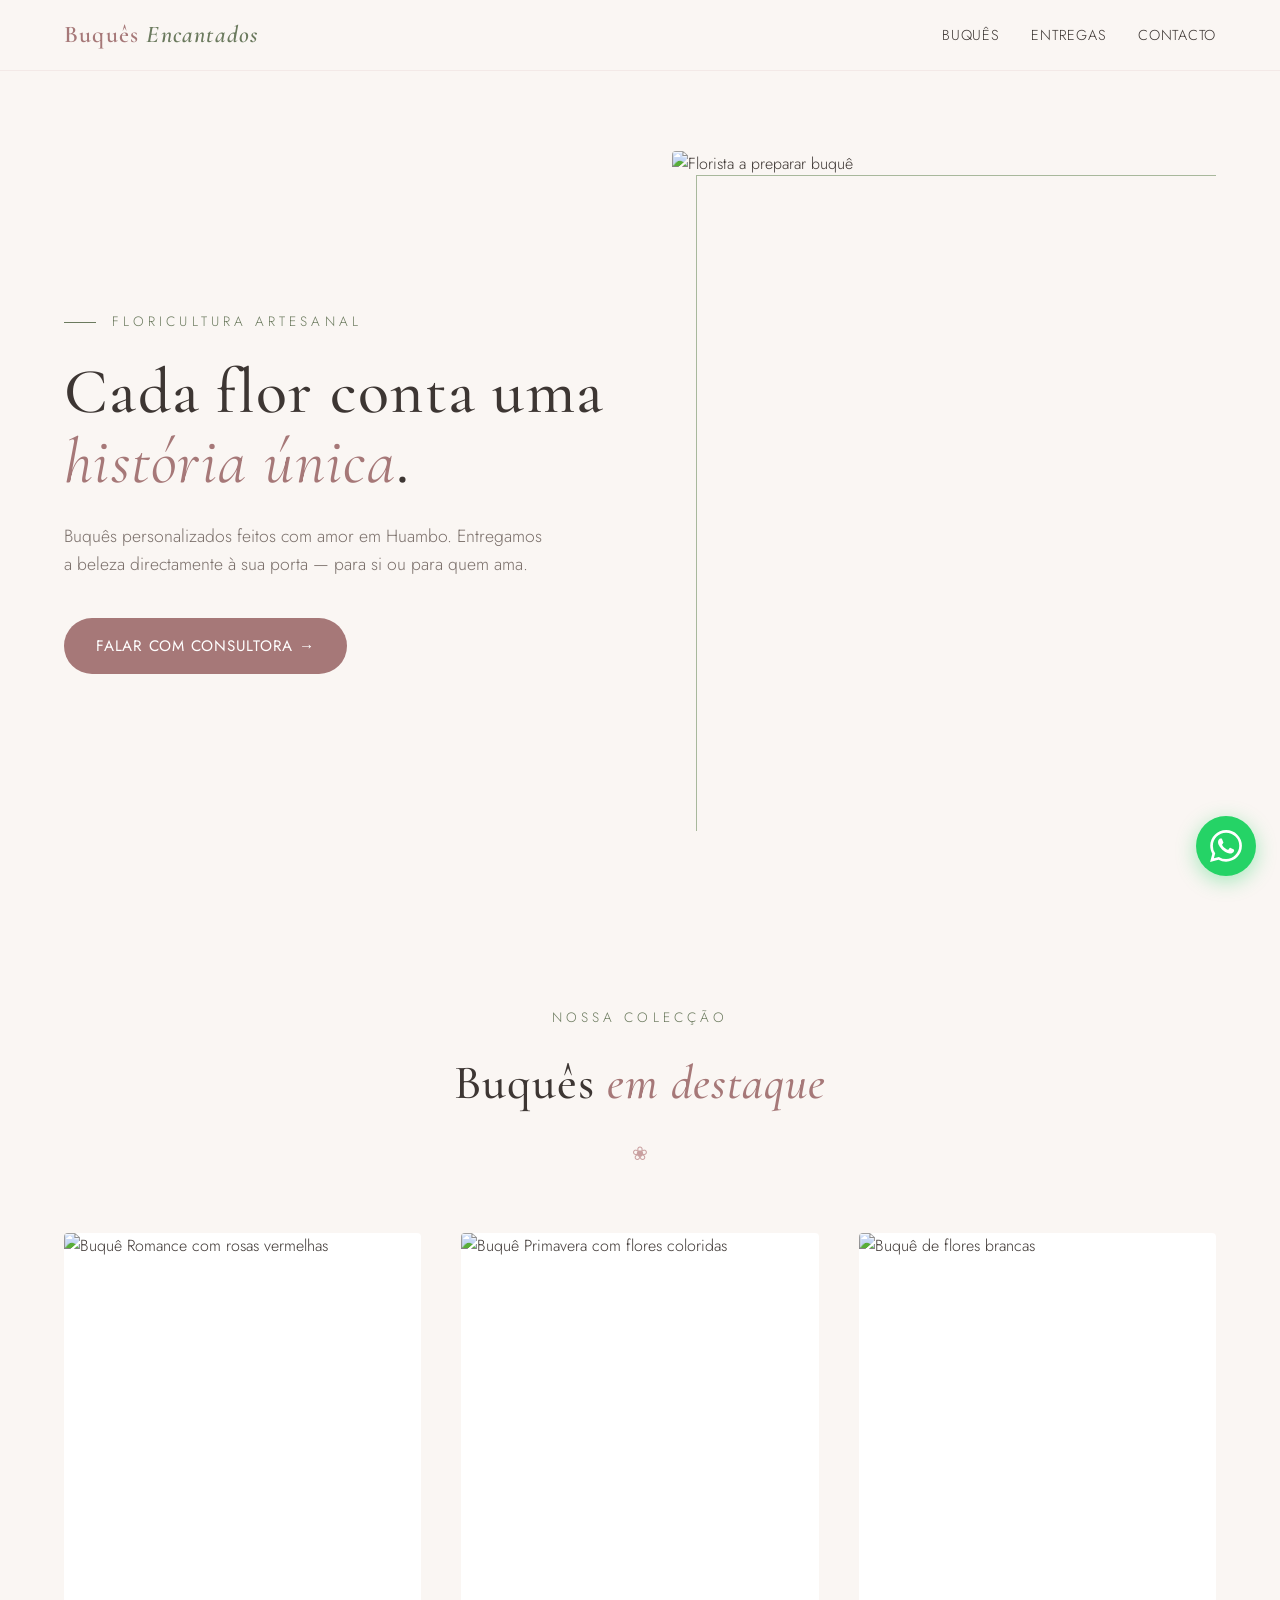
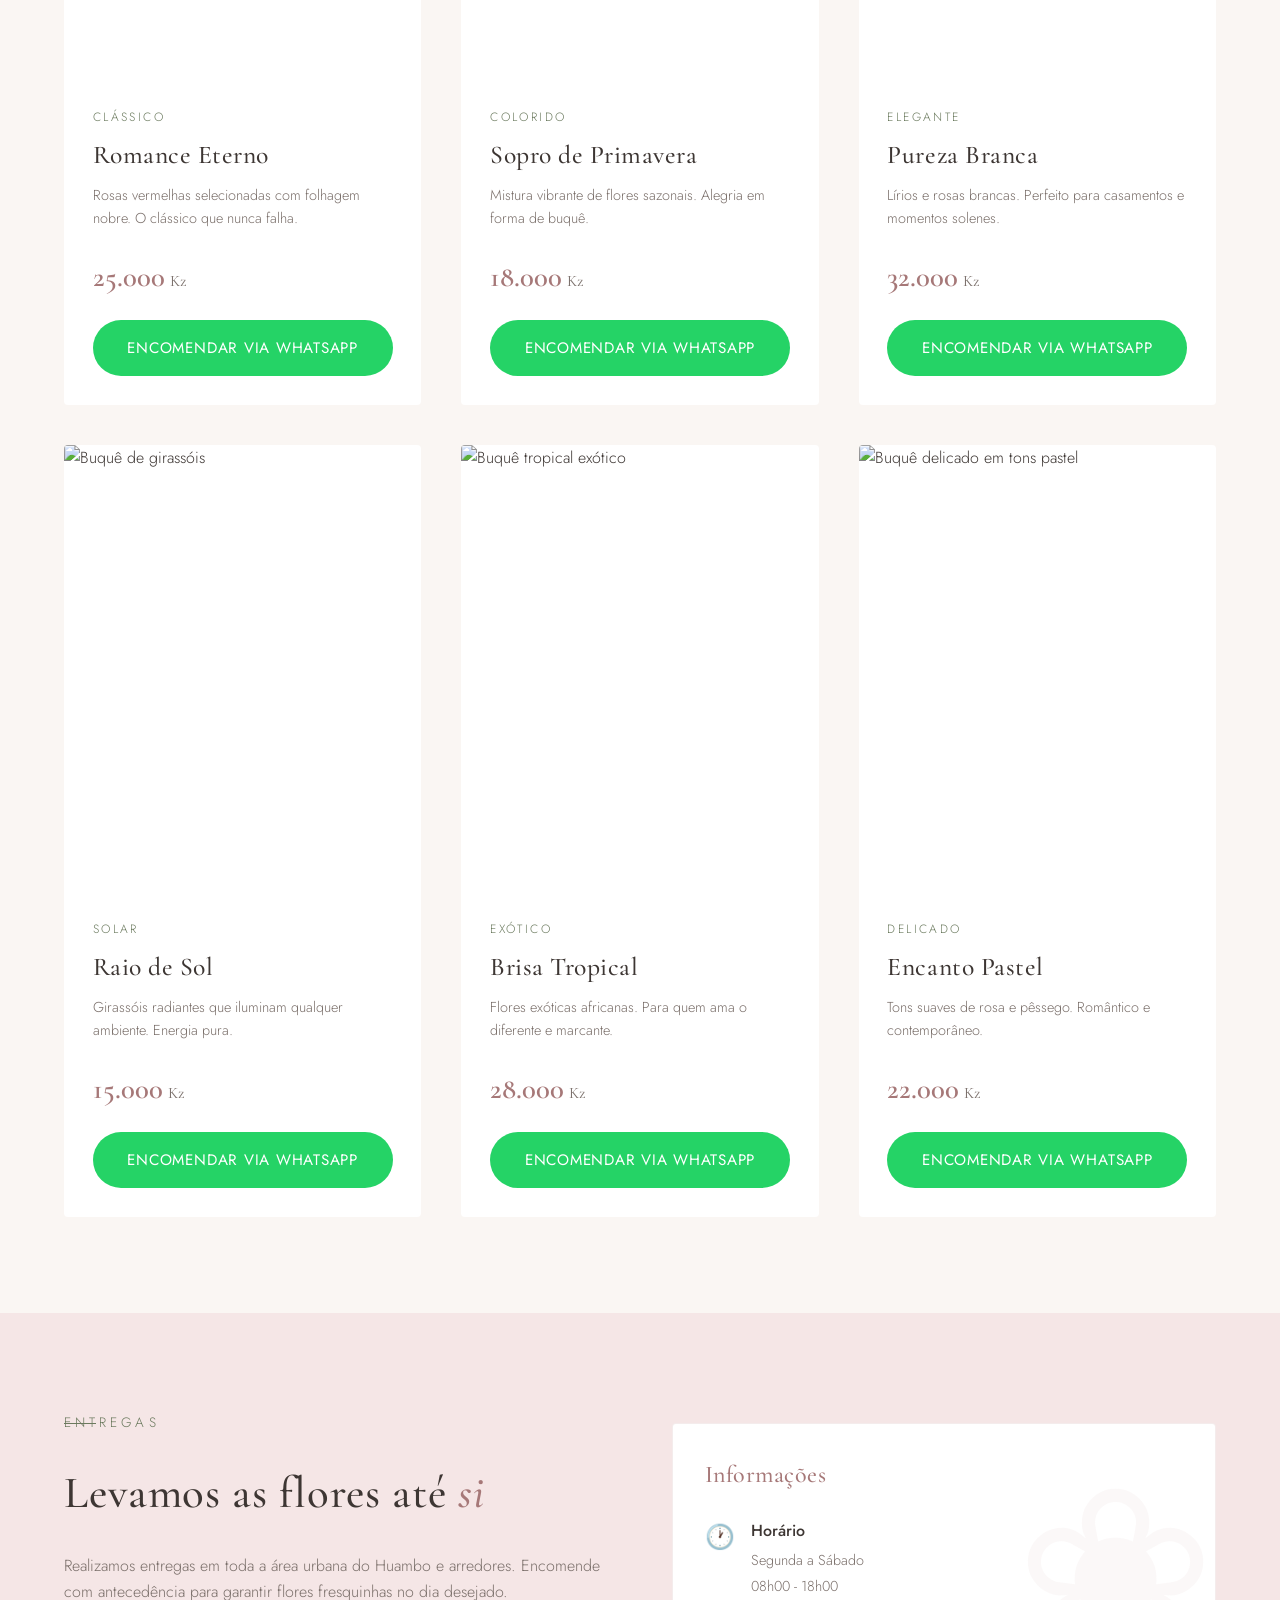
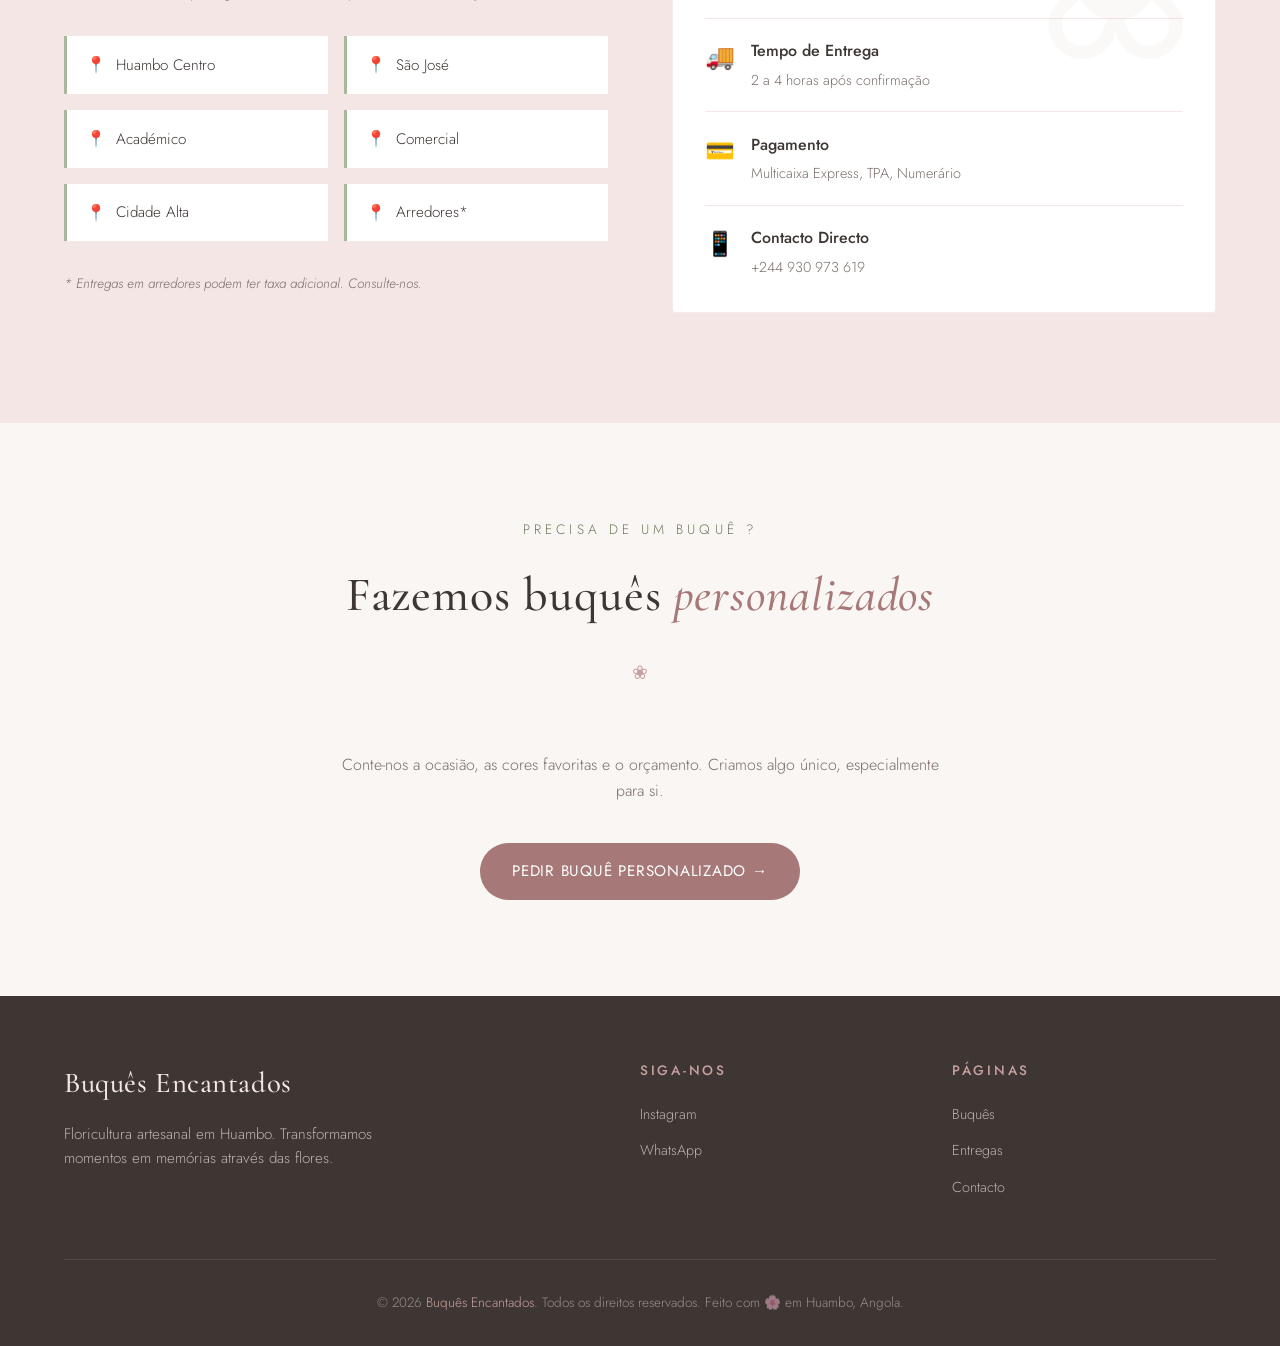
==== index.html @ ee4c5f5b "landingpages" ====
<!DOCTYPE html>
<html lang="pt-AO">
<head>
    <!-- ============================================= -->
    <!-- META TAGS - Configurações básicas e SEO       -->
    <!-- ============================================= -->
    <meta charset="UTF-8">
    <meta http-equiv="X-UA-Compatible" content="IE=edge">
    <!-- Viewport: garante que a página se adapte a celulares (responsivo) -->
    <meta name="viewport" content="width=device-width, initial-scale=1.0">
    
    <!-- SEO: descrição que aparece no Google e ao partilhar no WhatsApp -->
    <meta name="description" content="Buquês de flores artesanais em Huambo, Angola. Encomendas e entregas rápidas. Fale connosco pelo WhatsApp.">
    <meta name="keywords" content="flores, buquês, Huambo, Angola, entrega de flores, floricultura">
    <meta name="author" content="Floricultura">
    
    <!-- Open Graph: como a página aparece quando partilhada no WhatsApp/Facebook -->
    <meta property="og:title" content="Flores em Huambo">
    <meta property="og:description" content="Buquês artesanais com entrega em Huambo e arredores.">
    <meta property="og:type" content="website">
    
    <title>Flores Artesanais em Huambo</title>
    

     <link rel="stylesheet" href="style.css">
    <link rel="preconnect" href="https://fonts.googleapis.com">
    <link rel="preconnect" href="https://fonts.gstatic.com" crossorigin>
    
    <link href="https://fonts.googleapis.com/css2?family=Cormorant+Garamond:wght@400;500;600;700&family=Jost:wght@300;400;500;600&display=swap" rel="stylesheet">
    
     <link rel="icon" href="data:image/svg+xml,<svg xmlns=%22http://www.w3.org/2000/svg%22 viewBox=%220 0 100 100%22><text y=%22.9em%22 font-size=%2290%22>🌸</text></svg>">
    
</head>
<body>

    <nav class="navbar">
        <div class="nav-container">
            <div class="logo">Buquês <span>Encantados</span></div>
            
            <!-- Menu de navegação (esconde-se em ecrãs pequenos) -->
            <ul class="nav-links">
                <li><a href="#produtos">Buquês</a></li>
                <li><a href="#entrega">Entregas</a></li>
                <li><a href="#contacto">Contacto</a></li>
            </ul>
        </div>
    </nav>

    <!-- ============================================= -->
    <!-- HERO SECTION - Banner principal               -->
    <!-- ============================================= -->
    <section class="hero">
        <div class="hero-content fade-in">
            <span class="hero-tag">Floricultura Artesanal</span>
            <h1>Cada flor conta uma <em>história única</em>.</h1>
            <p class="hero-description">
                Buquês personalizados feitos com amor em Huambo. Entregamos a beleza 
                directamente à sua porta — para si ou para quem ama.
            </p>
            <!-- BOTÃO PRINCIPAL: Já vai com mensagem pronta para o WhatsApp -->
            <!-- IMPORTANTE: Substitua o número 244923000000 pelo número real da consultora -->
            <a href="https://wa.me/244923000000?text=Ol%C3%A1!%20Gostaria%20de%20falar%20com%20a%20consultora%20sobre%20os%20buqu%C3%AAs." 
               class="btn btn-primary" 
               target="_blank" 
               rel="noopener">
                Falar com Consultora →
            </a>
        </div>

        <!-- IMAGEM PRINCIPAL: Substitua a URL pela foto da loja/dona -->
        <!-- Usamos parâmetros do Unsplash (?w=600&q=75) para otimizar o tamanho -->
        <div class="hero-image fade-in">
            <img src="https://images.unsplash.com/photo-1561181286-d3fee7d55364?w=600&q=75&auto=format&fit=crop" 
                 alt="Florista a preparar buquê" 
                 loading="eager"
                 width="600"
                 height="750">
        </div>
    </section>

    <!-- ============================================= -->
    <!-- SECÇÃO DE PRODUTOS - Grid com os buquês       -->
    <!-- ============================================= -->
    <section class="produtos" id="produtos">
        <div class="container">
            <div class="section-title">
                <span class="tag">Nossa Colecção</span>
                <h2>Buquês <em>em destaque</em></h2>
            </div>

            <!-- Grid responsivo (ajusta-se sozinho ao ecrã) -->
            <div class="produtos-grid">

                <!-- ============================================= -->
                <!-- CARD 1: Buquê Romance                         -->
                <!-- Para adicionar mais buquês, copie um card     -->
                <!-- ============================================= -->
                <article class="produto-card">
                    <div class="produto-imagem">
                        <!-- loading="lazy": só carrega a imagem quando aparece no ecrã (poupa internet) -->
                        <img src="https://images.unsplash.com/photo-1561181286-d3fee7d55364?w=400&q=70&auto=format&fit=crop" 
                             alt="Buquê Romance com rosas vermelhas" 
                             loading="lazy"
                             width="400"
                             height="500">
                    </div>
                    <div class="produto-info">
                        <span class="produto-categoria">Clássico</span>
                        <h3 class="produto-nome">Romance Eterno</h3>
                        <p class="produto-descricao">
                            Rosas vermelhas selecionadas com folhagem nobre. O clássico que nunca falha.
                        </p>
                        <div class="produto-preco">
                            25.000<span class="moeda">Kz</span>
                        </div>
                        <!-- Mensagem pronta para WhatsApp (já com nome do produto codificado) -->
                        <a href="https://wa.me/244923000000?text=Ol%C3%A1%2C%20gostaria%20de%20encomendar%20o%20Romance%20Eterno." 
                           class="btn btn-whatsapp" 
                           target="_blank" 
                           rel="noopener">
                            Encomendar via WhatsApp
                        </a>
                    </div>
                </article>

                <!-- CARD 2: Primavera -->
                <article class="produto-card">
                    <div class="produto-imagem">
                        <img src="https://images.unsplash.com/photo-1487530811176-3780de880c2d?w=400&q=70&auto=format&fit=crop" 
                             alt="Buquê Primavera com flores coloridas" 
                             loading="lazy"
                             width="400"
                             height="500">
                    </div>
                    <div class="produto-info">
                        <span class="produto-categoria">Colorido</span>
                        <h3 class="produto-nome">Sopro de Primavera</h3>
                        <p class="produto-descricao">
                            Mistura vibrante de flores sazonais. Alegria em forma de buquê.
                        </p>
                        <div class="produto-preco">
                            18.000<span class="moeda">Kz</span>
                        </div>
                        <a href="https://wa.me/244930973619?text=Ol%C3%A1%2C%20gostaria%20de%20encomendar%20o%20Sopro%20de%20Primavera." 
                           class="btn btn-whatsapp" 
                           target="_blank" 
                           rel="noopener">
                            Encomendar via WhatsApp
                        </a>
                    </div>
                </article>

                <!-- CARD 3: Branco Puro -->
                <article class="produto-card">
                    <div class="produto-imagem">
                        <img src="https://images.unsplash.com/photo-1455659817273-f96807779a8a?w=400&q=70&auto=format&fit=crop" 
                             alt="Buquê de flores brancas" 
                             loading="lazy"
                             width="400"
                             height="500">
                    </div>
                    <div class="produto-info">
                        <span class="produto-categoria">Elegante</span>
                        <h3 class="produto-nome">Pureza Branca</h3>
                        <p class="produto-descricao">
                            Lírios e rosas brancas. Perfeito para casamentos e momentos solenes.
                        </p>
                        <div class="produto-preco">
                            32.000<span class="moeda">Kz</span>
                        </div>
                        <a href="https://wa.me/244923000000?text=Ol%C3%A1%2C%20gostaria%20de%20encomendar%20o%20Pureza%20Branca." 
                           class="btn btn-whatsapp" 
                           target="_blank" 
                           rel="noopener">
                            Encomendar via WhatsApp
                        </a>
                    </div>
                </article>

                <!-- CARD 4: Girassol -->
                <article class="produto-card">
                    <div class="produto-imagem">
                        <img src="https://images.unsplash.com/photo-1597848212624-a19eb35e2651?w=400&q=70&auto=format&fit=crop" 
                             alt="Buquê de girassóis" 
                             loading="lazy"
                             width="400"
                             height="500">
                    </div>
                    <div class="produto-info">
                        <span class="produto-categoria">Solar</span>
                        <h3 class="produto-nome">Raio de Sol</h3>
                        <p class="produto-descricao">
                            Girassóis radiantes que iluminam qualquer ambiente. Energia pura.
                        </p>
                        <div class="produto-preco">
                            15.000<span class="moeda">Kz</span>
                        </div>
                        <a href="https://wa.me/244923000000?text=Ol%C3%A1%2C%20gostaria%20de%20encomendar%20o%20Raio%20de%20Sol." 
                           class="btn btn-whatsapp" 
                           target="_blank" 
                           rel="noopener">
                            Encomendar via WhatsApp
                        </a>
                    </div>
                </article>

                <!-- CARD 5: Tropical -->
                <article class="produto-card">
                    <div class="produto-imagem">
                        <img src="https://images.unsplash.com/photo-1469259943454-aa100abba749?w=400&q=70&auto=format&fit=crop" 
                             alt="Buquê tropical exótico" 
                             loading="lazy"
                             width="400"
                             height="500">
                    </div>
                    <div class="produto-info">
                        <span class="produto-categoria">Exótico</span>
                        <h3 class="produto-nome">Brisa Tropical</h3>
                        <p class="produto-descricao">
                            Flores exóticas africanas. Para quem ama o diferente e marcante.
                        </p>
                        <div class="produto-preco">
                            28.000<span class="moeda">Kz</span>
                        </div>
                        <a href="https://wa.me/244923000000?text=Ol%C3%A1%2C%20gostaria%20de%20encomendar%20o%20Brisa%20Tropical." 
                           class="btn btn-whatsapp" 
                           target="_blank" 
                           rel="noopener">
                            Encomendar via WhatsApp
                        </a>
                    </div>
                </article>

                <!-- CARD 6: Suave -->
                <article class="produto-card">
                    <div class="produto-imagem">
                        <img src="https://images.unsplash.com/photo-1518895949257-7621c3c786d7?w=400&q=70&auto=format&fit=crop" 
                             alt="Buquê delicado em tons pastel" 
                             loading="lazy"
                             width="400"
                             height="500">
                    </div>
                    <div class="produto-info">
                        <span class="produto-categoria">Delicado</span>
                        <h3 class="produto-nome">Encanto Pastel</h3>
                        <p class="produto-descricao">
                            Tons suaves de rosa e pêssego. Romântico e contemporâneo.
                        </p>
                        <div class="produto-preco">
                            22.000<span class="moeda">Kz</span>
                        </div>
                        <a href="https://wa.me/244923000000?text=Ol%C3%A1%2C%20gostaria%20de%20encomendar%20o%20Encanto%20Pastel." 
                           class="btn btn-whatsapp" 
                           target="_blank" 
                           rel="noopener">
                            Encomendar via WhatsApp
                        </a>
                    </div>
                </article>

            </div>
        </div>
    </section>

    <!-- ============================================= -->
    <!-- SECÇÃO DE ENTREGA - Zonas atendidas           -->
    <!-- ============================================= -->
    <section class="entrega" id="entrega">
        <div class="container">
            <div class="entrega-grid">

                <div class="entrega-content">
                    <span class="hero-tag" style="padding-left: 0;">Entregas</span>
                    <h2>Levamos as flores até <em>si</em></h2>
                    <p>
                        Realizamos entregas em toda a área urbana do Huambo e arredores. 
                        Encomende com antecedência para garantir flores fresquinhas no dia desejado.
                    </p>

                    <!-- LISTA DE ZONAS: Edite aqui as zonas que a empreendedora cobre -->
                    <ul class="zonas-lista">
                        <li>Huambo Centro</li>
                        <li>São José</li>
                        <li>Académico</li>
                        <li>Comercial</li>
                        <li>Cidade Alta</li>
                        <li>Arredores*</li>
                    </ul>

                    <p style="font-size: 0.85rem; font-style: italic;">
                        * Entregas em arredores podem ter taxa adicional. Consulte-nos.
                    </p>
                </div>

                <!-- CAIXA DE INFORMAÇÕES: Horários e contactos -->
                <div class="info-box">
                    <h3>Informações</h3>
                    
                    <div class="info-item">
                        <div class="info-icon">🕐</div>
                        <div class="info-text">
                            <strong>Horário</strong>
                            <span>Segunda a Sábado<br>08h00 - 18h00</span>
                        </div>
                    </div>

                    <div class="info-item">
                        <div class="info-icon">🚚</div>
                        <div class="info-text">
                            <strong>Tempo de Entrega</strong>
                            <span>2 a 4 horas após confirmação</span>
                        </div>
                    </div>

                    <div class="info-item">
                        <div class="info-icon">💳</div>
                        <div class="info-text">
                            <strong>Pagamento</strong>
                            <span>Multicaixa Express, TPA, Numerário</span>
                        </div>
                    </div>

                    <div class="info-item">
                        <div class="info-icon">📱</div>
                        <div class="info-text">
                            <strong>Contacto Directo</strong>
                            <!-- IMPORTANTE: Atualize o número do WhatsApp aqui -->
                            <span>+244 930 973 619</span>
                        </div>
                    </div>
                </div>

            </div>
        </div>
    </section>

    <!-- ============================================= -->
    <!-- CTA FINAL - Última chamada para acção         -->
    <!-- ============================================= -->
    <section class="cta-final" id="contacto">
        <div class="container">
            <div class="section-title">
                <span class="tag">Precisa de um buquê ?</span>
                <h2>Fazemos buquês <em>personalizados</em></h2>
            </div>
            <p>
                Conte-nos a ocasião, as cores favoritas e o orçamento. 
                Criamos algo único, especialmente para si.
            </p>
            <a href="https://wa.me/2449230973619?text=Ol%C3%A1!%20Gostaria%20de%20encomendar%20um%20buqu%C3%AA%20personalizado." 
               class="btn btn-primary" 
               target="_blank" 
               rel="noopener">
                Pedir Buquê Personalizado →
            </a>
        </div>
    </section>

    <!-- ============================================= -->
    <!-- FOOTER - Rodapé com informações               -->
    <!-- ============================================= -->
    <footer class="footer">
        <div class="container">
            <div class="footer-grid">
                
                <!-- Coluna 1: Marca e descrição -->
                <div class="footer-brand">
                    <h3>Buquês Encantados</h3>
                    <p>
                        Floricultura artesanal em Huambo. 
                        Transformamos momentos em memórias através das flores.
                    </p>
                </div>

                <!-- Coluna 2: Redes Sociais -->
                <div class="footer-col">
                    <h4>Siga-nos</h4>
                    <ul>
                        <!-- ATUALIZE: Coloque o @ correto do Instagram -->
                        <li><a href="https://instagram.com/buquesencantados" target="_blank" rel="noopener">Instagram</a></li>
                        <li><a href="https://wa.me/244923000000" target="_blank" rel="noopener">WhatsApp</a></li>
                    </ul>
                </div>

                <!-- Coluna 3: Navegação -->
                <div class="footer-col">
                    <h4>Páginas</h4>
                    <ul>
                        <li><a href="#produtos">Buquês</a></li>
                        <li><a href="#entrega">Entregas</a></li>
                        <li><a href="#contacto">Contacto</a></li>
                    </ul>
                </div>

            </div>

            <!-- Direitos autorais -->
            <div class="footer-bottom">
                <p>
                    © 2026 <span>Buquês Encantados</span>. Todos os direitos reservados. 
                    Feito com 🌸 em Huambo, Angola.
                </p>
            </div>
        </div>
    </footer>

    <!-- ============================================= -->
    <!-- BOTÃO FLUTUANTE WHATSAPP - Sempre visível    -->
    <!-- ============================================= -->
    <a href="https://wa.me/244923000000?text=Ol%C3%A1!%20Vim%20pelo%20site%20e%20gostaria%20de%20mais%20informa%C3%A7%C3%B5es." 
       class="whatsapp-flutuante" 
       target="_blank" 
       rel="noopener"
       aria-label="Falar pelo WhatsApp">
        <!-- Ícone do WhatsApp em SVG (mais leve que imagem) -->
        <svg viewBox="0 0 24 24" xmlns="http://www.w3.org/2000/svg">
            <path d="M17.472 14.382c-.297-.149-1.758-.867-2.03-.967-.273-.099-.471-.148-.67.15-.197.297-.767.966-.94 1.164-.173.199-.347.223-.644.075-.297-.15-1.255-.463-2.39-1.475-.883-.788-1.48-1.761-1.653-2.059-.173-.297-.018-.458.13-.606.134-.133.298-.347.446-.52.149-.174.198-.298.298-.497.099-.198.05-.371-.025-.52-.075-.149-.669-1.612-.916-2.207-.242-.579-.487-.5-.669-.51-.173-.008-.371-.01-.57-.01-.198 0-.52.074-.792.372-.272.297-1.04 1.016-1.04 2.479 0 1.462 1.065 2.875 1.213 3.074.149.198 2.096 3.2 5.077 4.487.709.306 1.262.489 1.694.625.712.227 1.36.195 1.871.118.571-.085 1.758-.719 2.006-1.413.248-.694.248-1.289.173-1.413-.074-.124-.272-.198-.57-.347m-5.421 7.403h-.004a9.87 9.87 0 01-5.031-1.378l-.361-.214-3.741.982.998-3.648-.235-.374a9.86 9.86 0 01-1.51-5.26c.001-5.45 4.436-9.884 9.888-9.884 2.64 0 5.122 1.03 6.988 2.898a9.825 9.825 0 012.893 6.994c-.003 5.45-4.437 9.884-9.885 9.884m8.413-18.297A11.815 11.815 0 0012.05 0C5.495 0 .16 5.335.157 11.892c0 2.096.547 4.142 1.588 5.945L.057 24l6.305-1.654a11.882 11.882 0 005.683 1.448h.005c6.554 0 11.89-5.335 11.893-11.893a11.821 11.821 0 00-3.48-8.413z"/>
        </svg>
    </a>

</body>
</html>
---- style.css ----
/* ============================================= */
        /* VARIÁVEIS DE COR - Mude aqui para alterar TODA a página */
        /* ============================================= */
        :root {
            --rosa-seco: #c9a0a0;          /* Rosa principal (botões e destaques) */
            --rosa-claro: #f5e6e6;         /* Rosa muito claro (fundos suaves) */
            --rosa-escuro: #a67878;        /* Rosa escuro (hover dos botões) */
            --verde-suave: #a8b89c;        /* Verde sálvia (folhas) */
            --verde-escuro: #6b7a5e;       /* Verde escuro (acentos) */
            --branco-sujo: #faf6f3;        /* Branco quente (fundo principal) */
            --bege: #f0e8e0;               /* Bege suave (cards) */
            --texto: #3d3633;              /* Cor do texto principal */
            --texto-suave: #7a6f6a;        /* Texto secundário */
            --whatsapp: #25d366;           /* Verde oficial do WhatsApp */
            --whatsapp-escuro: #1da851;    /* WhatsApp hover */
        }

        * {
            margin: 0;
            padding: 0;
            box-sizing: border-box;
        }

        /* Rolagem suave ao clicar nos links do menu */
        html {
            scroll-behavior: smooth;
        }

       
        body {
            font-family: 'Jost', sans-serif;
            font-weight: 300;
            color: var(--texto);
            background-color: var(--branco-sujo);
            line-height: 1.6;
            overflow-x: hidden; /* Evita scroll horizontal indesejado */
        }

        /* Títulos usam a fonte serifada elegante */
        h1, h2, h3 {
            font-family: 'Cormorant Garamond', serif;
            font-weight: 500;
            letter-spacing: 0.02em;
        }

        img {
            max-width: 100%;
            display: block;
        }

        /* ============================================= */
        /* CONTAINER - Limita largura em telas grandes  */
        /* ============================================= */
        .container {
            max-width: 1200px;
            margin: 0 auto;
            padding: 0 1.5rem;
        }

        /* ============================================= */
        /* NAVBAR - Menu superior fixo                  */
        /* ============================================= */
        .navbar {
            position: sticky;
            top: 0;
            background-color: rgba(250, 246, 243, 0.95);
            backdrop-filter: blur(10px);
            -webkit-backdrop-filter: blur(10px); /* Safari */
            z-index: 100;
            padding: 1rem 0;
            border-bottom: 1px solid rgba(201, 160, 160, 0.15);
        }

        .nav-container {
            display: flex;
            justify-content: space-between;
            align-items: center;
            max-width: 1200px;
            margin: 0 auto;
            padding: 0 1.5rem;
        }

        .logo {
            font-family: 'Cormorant Garamond', serif;
            font-size: 1.5rem;
            font-weight: 600;
            color: var(--rosa-escuro);
            letter-spacing: 0.05em;
        }

        .logo span {
            color: var(--verde-escuro);
            font-style: italic;
        }

        /* Menu de navegação - escondido no celular */
        .nav-links {
            display: flex;
            gap: 2rem;
            list-style: none;
        }

        .nav-links a {
            color: var(--texto);
            text-decoration: none;
            font-size: 0.9rem;
            letter-spacing: 0.05em;
            transition: color 0.3s ease;
            text-transform: uppercase;
        }

        .nav-links a:hover {
            color: var(--rosa-escuro);
        }

        /* ============================================= */
        /* HERO SECTION - Primeira secção (banner)      */
        /* ============================================= */
        .hero {
            display: grid;
            grid-template-columns: 1fr 1fr;
            gap: 4rem;
            align-items: center;
            padding: 5rem 1.5rem;
            max-width: 1200px;
            margin: 0 auto;
            min-height: 80vh;
        }

        .hero-content {
            position: relative;
        }

        /* Pequeno texto decorativo acima do título */
        .hero-tag {
            display: inline-block;
            font-size: 0.85rem;
            letter-spacing: 0.3em;
            text-transform: uppercase;
            color: var(--verde-escuro);
            margin-bottom: 1.5rem;
            padding-left: 3rem;
            position: relative;
        }

        /* Linha decorativa antes da tag */
        .hero-tag::before {
            content: '';
            position: absolute;
            left: 0;
            top: 50%;
            width: 2rem;
            height: 1px;
            background-color: var(--verde-escuro);
        }

        .hero h1 {
            font-size: clamp(2.5rem, 5vw, 4.5rem); /* Tamanho responsivo: ajusta sozinho */
            line-height: 1.1;
            margin-bottom: 1.5rem;
            color: var(--texto);
        }

        .hero h1 em {
            color: var(--rosa-escuro);
            font-style: italic;
            font-weight: 400;
        }

        .hero-description {
            font-size: 1.1rem;
            color: var(--texto-suave);
            margin-bottom: 2.5rem;
            max-width: 480px;
        }

        /* ============================================= */
        /* BOTÕES - Estilos reutilizáveis                */
        /* ============================================= */
        .btn {
            display: inline-flex;
            align-items: center;
            gap: 0.6rem;
            padding: 1rem 2rem;
            border: none;
            border-radius: 50px;
            font-family: 'Jost', sans-serif;
            font-size: 0.95rem;
            font-weight: 400;
            letter-spacing: 0.05em;
            cursor: pointer;
            text-decoration: none;
            transition: all 0.3s ease;
            text-transform: uppercase;
        }

        /* Botão principal (rosa) */
        .btn-primary {
            background-color: var(--rosa-escuro);
            color: white;
        }

        .btn-primary:hover {
            background-color: var(--texto);
            transform: translateY(-2px);
            box-shadow: 0 10px 25px rgba(166, 120, 120, 0.3);
        }

        /* Botão WhatsApp (verde) */
        .btn-whatsapp {
            background-color: var(--whatsapp);
            color: white;
            width: 100%;
            justify-content: center;
        }

        .btn-whatsapp:hover {
            background-color: var(--whatsapp-escuro);
            transform: translateY(-2px);
        }

        /* ============================================= */
        /* IMAGEM HERO - Foto principal com moldura     */
        /* ============================================= */
        .hero-image {
            position: relative;
            aspect-ratio: 4/5;
            overflow: hidden;
            border-radius: 4px;
        }

        .hero-image img {
            width: 100%;
            height: 100%;
            object-fit: cover;
        }

        /* Decoração: moldura verde atrás da imagem */
        .hero-image::before {
            content: '';
            position: absolute;
            top: 1.5rem;
            left: 1.5rem;
            right: -1.5rem;
            bottom: -1.5rem;
            border: 1px solid var(--verde-suave);
            z-index: -1;
        }

        /* ============================================= */
        /* TÍTULOS DE SECÇÃO - Estilo reutilizável      */
        /* ============================================= */
        .section-title {
            text-align: center;
            margin-bottom: 4rem;
        }

        .section-title .tag {
            font-size: 0.85rem;
            letter-spacing: 0.3em;
            text-transform: uppercase;
            color: var(--verde-escuro);
            display: block;
            margin-bottom: 1rem;
        }

        .section-title h2 {
            font-size: clamp(2rem, 4vw, 3rem);
            color: var(--texto);
        }

        .section-title h2 em {
            color: var(--rosa-escuro);
            font-style: italic;
        }

        /* Linha decorativa abaixo do título */
        .section-title::after {
            content: '❀';
            display: block;
            margin-top: 1rem;
            color: var(--rosa-seco);
            font-size: 1.2rem;
        }

        /* ============================================= */
        /* GRID DE PRODUTOS - Galeria de buquês         */
        /* ============================================= */
        .produtos {
            padding: 6rem 0;
            background-color: var(--branco-sujo);
        }

        .produtos-grid {
            display: grid;
            /* Auto-fit: ajusta o número de colunas conforme o ecrã */
            grid-template-columns: repeat(auto-fit, minmax(280px, 1fr));
            gap: 2.5rem;
        }

        /* CARD DE PRODUTO - Cada buquê */
        .produto-card {
            background-color: white;
            border-radius: 4px;
            overflow: hidden;
            transition: transform 0.4s ease, box-shadow 0.4s ease;
            display: flex;
            flex-direction: column;
        }

        .produto-card:hover {
            transform: translateY(-8px);
            box-shadow: 0 20px 40px rgba(166, 120, 120, 0.15);
        }

        .produto-imagem {
            aspect-ratio: 4/5;
            overflow: hidden;
            position: relative;
        }

        .produto-imagem img {
            width: 100%;
            height: 100%;
            object-fit: cover;
            transition: transform 0.6s ease;
        }

        .produto-card:hover .produto-imagem img {
            transform: scale(1.05); /* Efeito de zoom suave ao passar o rato */
        }

        .produto-info {
            padding: 1.8rem;
            flex-grow: 1;
            display: flex;
            flex-direction: column;
        }

        .produto-categoria {
            font-size: 0.75rem;
            letter-spacing: 0.2em;
            text-transform: uppercase;
            color: var(--verde-escuro);
            margin-bottom: 0.5rem;
        }

        .produto-nome {
            font-family: 'Cormorant Garamond', serif;
            font-size: 1.6rem;
            font-weight: 500;
            margin-bottom: 0.5rem;
            color: var(--texto);
        }

        .produto-descricao {
            font-size: 0.9rem;
            color: var(--texto-suave);
            margin-bottom: 1.5rem;
            flex-grow: 1;
        }

        .produto-preco {
            font-family: 'Cormorant Garamond', serif;
            font-size: 1.8rem;
            font-weight: 600;
            color: var(--rosa-escuro);
            margin-bottom: 1.2rem;
        }

        .produto-preco .moeda {
            font-size: 1rem;
            font-weight: 400;
            color: var(--texto-suave);
            margin-left: 0.3rem;
        }

        /* ============================================= */
        /* SECÇÃO DE ENTREGA - Zonas de entrega         */
        /* ============================================= */
        .entrega {
            padding: 6rem 0;
            background-color: var(--rosa-claro);
            position: relative;
            overflow: hidden;
        }

        /* Decoração floral no fundo (suave) */
        .entrega::before {
            content: '❀';
            position: absolute;
            top: 10%;
            right: 5%;
            font-size: 15rem;
            color: rgba(201, 160, 160, 0.08);
            pointer-events: none;
        }

        .entrega-grid {
            display: grid;
            grid-template-columns: 1fr 1fr;
            gap: 4rem;
            align-items: center;
        }

        .entrega-content h2 {
            font-size: clamp(2rem, 4vw, 2.8rem);
            margin-bottom: 1.5rem;
        }

        .entrega-content h2 em {
            color: var(--rosa-escuro);
            font-style: italic;
        }

        .entrega-content p {
            color: var(--texto-suave);
            margin-bottom: 2rem;
        }

        /* Lista das zonas de entrega */
        .zonas-lista {
            list-style: none;
            display: grid;
            grid-template-columns: repeat(2, 1fr);
            gap: 1rem;
            margin-bottom: 2rem;
        }

        .zonas-lista li {
            padding: 1rem 1.2rem;
            background-color: white;
            border-left: 3px solid var(--verde-suave);
            font-size: 0.95rem;
            display: flex;
            align-items: center;
            gap: 0.6rem;
        }

        .zonas-lista li::before {
            content: '📍';
            font-size: 1rem;
        }

        .info-box {
            background-color: white;
            padding: 2rem;
            border-radius: 4px;
            border: 1px solid rgba(201, 160, 160, 0.2);
        }

        .info-box h3 {
            font-size: 1.5rem;
            margin-bottom: 1.5rem;
            color: var(--rosa-escuro);
        }

        .info-item {
            display: flex;
            gap: 1rem;
            margin-bottom: 1.2rem;
            padding-bottom: 1.2rem;
            border-bottom: 1px solid var(--rosa-claro);
        }

        .info-item:last-child {
            margin-bottom: 0;
            padding-bottom: 0;
            border-bottom: none;
        }

        .info-icon {
            font-size: 1.5rem;
            flex-shrink: 0;
        }

        .info-text strong {
            display: block;
            font-weight: 500;
            margin-bottom: 0.2rem;
            color: var(--texto);
        }

        .info-text span {
            font-size: 0.9rem;
            color: var(--texto-suave);
        }

        /* ============================================= */
        /* CTA FINAL - Chamada para acção               */
        /* ============================================= */
        .cta-final {
            padding: 6rem 0;
            text-align: center;
            background-color: var(--branco-sujo);
        }

        .cta-final h2 {
            font-size: clamp(2rem, 4vw, 3rem);
            margin-bottom: 1.5rem;
        }

        .cta-final h2 em {
            color: var(--rosa-escuro);
            font-style: italic;
        }

        .cta-final p {
            color: var(--texto-suave);
            margin-bottom: 2.5rem;
            max-width: 600px;
            margin-left: auto;
            margin-right: auto;
        }

        /* ============================================= */
        /* FOOTER - Rodapé do site                      */
        /* ============================================= */
        .footer {
            background-color: var(--texto);
            color: var(--branco-sujo);
            padding: 4rem 0 2rem;
        }

        .footer-grid {
            display: grid;
            grid-template-columns: 2fr 1fr 1fr;
            gap: 3rem;
            margin-bottom: 3rem;
        }

        .footer-brand h3 {
            font-size: 1.8rem;
            color: var(--rosa-claro);
            margin-bottom: 1rem;
        }

        .footer-brand p {
            color: rgba(245, 230, 230, 0.7);
            font-size: 0.95rem;
            max-width: 350px;
        }

        .footer-col h4 {
            font-family: 'Jost', sans-serif;
            font-size: 0.85rem;
            letter-spacing: 0.2em;
            text-transform: uppercase;
            color: var(--rosa-seco);
            margin-bottom: 1.2rem;
            font-weight: 500;
        }

        .footer-col ul {
            list-style: none;
        }

        .footer-col li {
            margin-bottom: 0.7rem;
        }

        .footer-col a {
            color: rgba(245, 230, 230, 0.7);
            text-decoration: none;
            font-size: 0.9rem;
            transition: color 0.3s ease;
        }

        .footer-col a:hover {
            color: var(--rosa-claro);
        }

        .footer-bottom {
            padding-top: 2rem;
            border-top: 1px solid rgba(245, 230, 230, 0.1);
            text-align: center;
            font-size: 0.85rem;
            color: rgba(245, 230, 230, 0.5);
        }

        .footer-bottom span {
            color: var(--rosa-seco);
        }

        /* ============================================= */
        /* BOTÃO FLUTUANTE WHATSAPP - Sempre visível   */
        /* ============================================= */
        .whatsapp-flutuante {
            position: fixed;
            bottom: 1.5rem;
            right: 1.5rem;
            width: 60px;
            height: 60px;
            background-color: var(--whatsapp);
            border-radius: 50%;
            display: flex;
            align-items: center;
            justify-content: center;
            box-shadow: 0 5px 20px rgba(37, 211, 102, 0.4);
            z-index: 99;
            transition: transform 0.3s ease;
            text-decoration: none;
            animation: pulse 2s infinite;
        }

        .whatsapp-flutuante:hover {
            transform: scale(1.1);
        }

        .whatsapp-flutuante svg {
            width: 32px;
            height: 32px;
            fill: white;
        }

        /* Animação de pulsação para chamar atenção */
        @keyframes pulse {
            0% { box-shadow: 0 5px 20px rgba(37, 211, 102, 0.4), 0 0 0 0 rgba(37, 211, 102, 0.6); }
            70% { box-shadow: 0 5px 20px rgba(37, 211, 102, 0.4), 0 0 0 15px rgba(37, 211, 102, 0); }
            100% { box-shadow: 0 5px 20px rgba(37, 211, 102, 0.4), 0 0 0 0 rgba(37, 211, 102, 0); }
        }

        /* ============================================= */
        /* RESPONSIVO - Tablets (até 900px)             */
        /* ============================================= */
        @media (max-width: 900px) {
            .hero {
                grid-template-columns: 1fr;
                gap: 3rem;
                padding: 3rem 1.5rem;
                text-align: center;
                min-height: auto;
            }

            .hero-tag {
                padding-left: 0;
            }

            .hero-tag::before {
                display: none;
            }

            .hero-description {
                margin-left: auto;
                margin-right: auto;
            }

            .hero-image {
                max-width: 400px;
                margin: 0 auto;
            }

            .entrega-grid {
                grid-template-columns: 1fr;
                gap: 3rem;
            }

            .footer-grid {
                grid-template-columns: 1fr 1fr;
                gap: 2rem;
            }
        }

        /* ============================================= */
        /* RESPONSIVO - Celulares (até 600px)           */
        /* ============================================= */
        @media (max-width: 600px) {
            /* Esconde menu no celular (poderia adicionar hambúrguer aqui) */
            .nav-links {
                display: none;
            }

            .produtos, .entrega, .cta-final {
                padding: 4rem 0;
            }

            .produtos-grid {
                grid-template-columns: 1fr;
                gap: 2rem;
            }

            .zonas-lista {
                grid-template-columns: 1fr;
            }

            .footer-grid {
                grid-template-columns: 1fr;
                text-align: center;
            }

            .footer-brand p {
                margin: 0 auto;
            }

            .section-title {
                margin-bottom: 3rem;
            }

            .whatsapp-flutuante {
                width: 55px;
                height: 55px;
                bottom: 1rem;
                right: 1rem;
            }

            .whatsapp-flutuante svg {
                width: 28px;
                height: 28px;
            }
        }

        /* ============================================= */
        /* ANIMAÇÃO DE ENTRADA - Elementos aparecem suavemente */
        /* ============================================= */
        .fade-in {
            animation: fadeInUp 0.8s ease-out;
        }

        @keyframes fadeInUp {
            from {
                opacity: 0;
                transform: translateY(20px);
            }
            to {
                opacity: 1;
                transform: translateY(0);
            }
        }
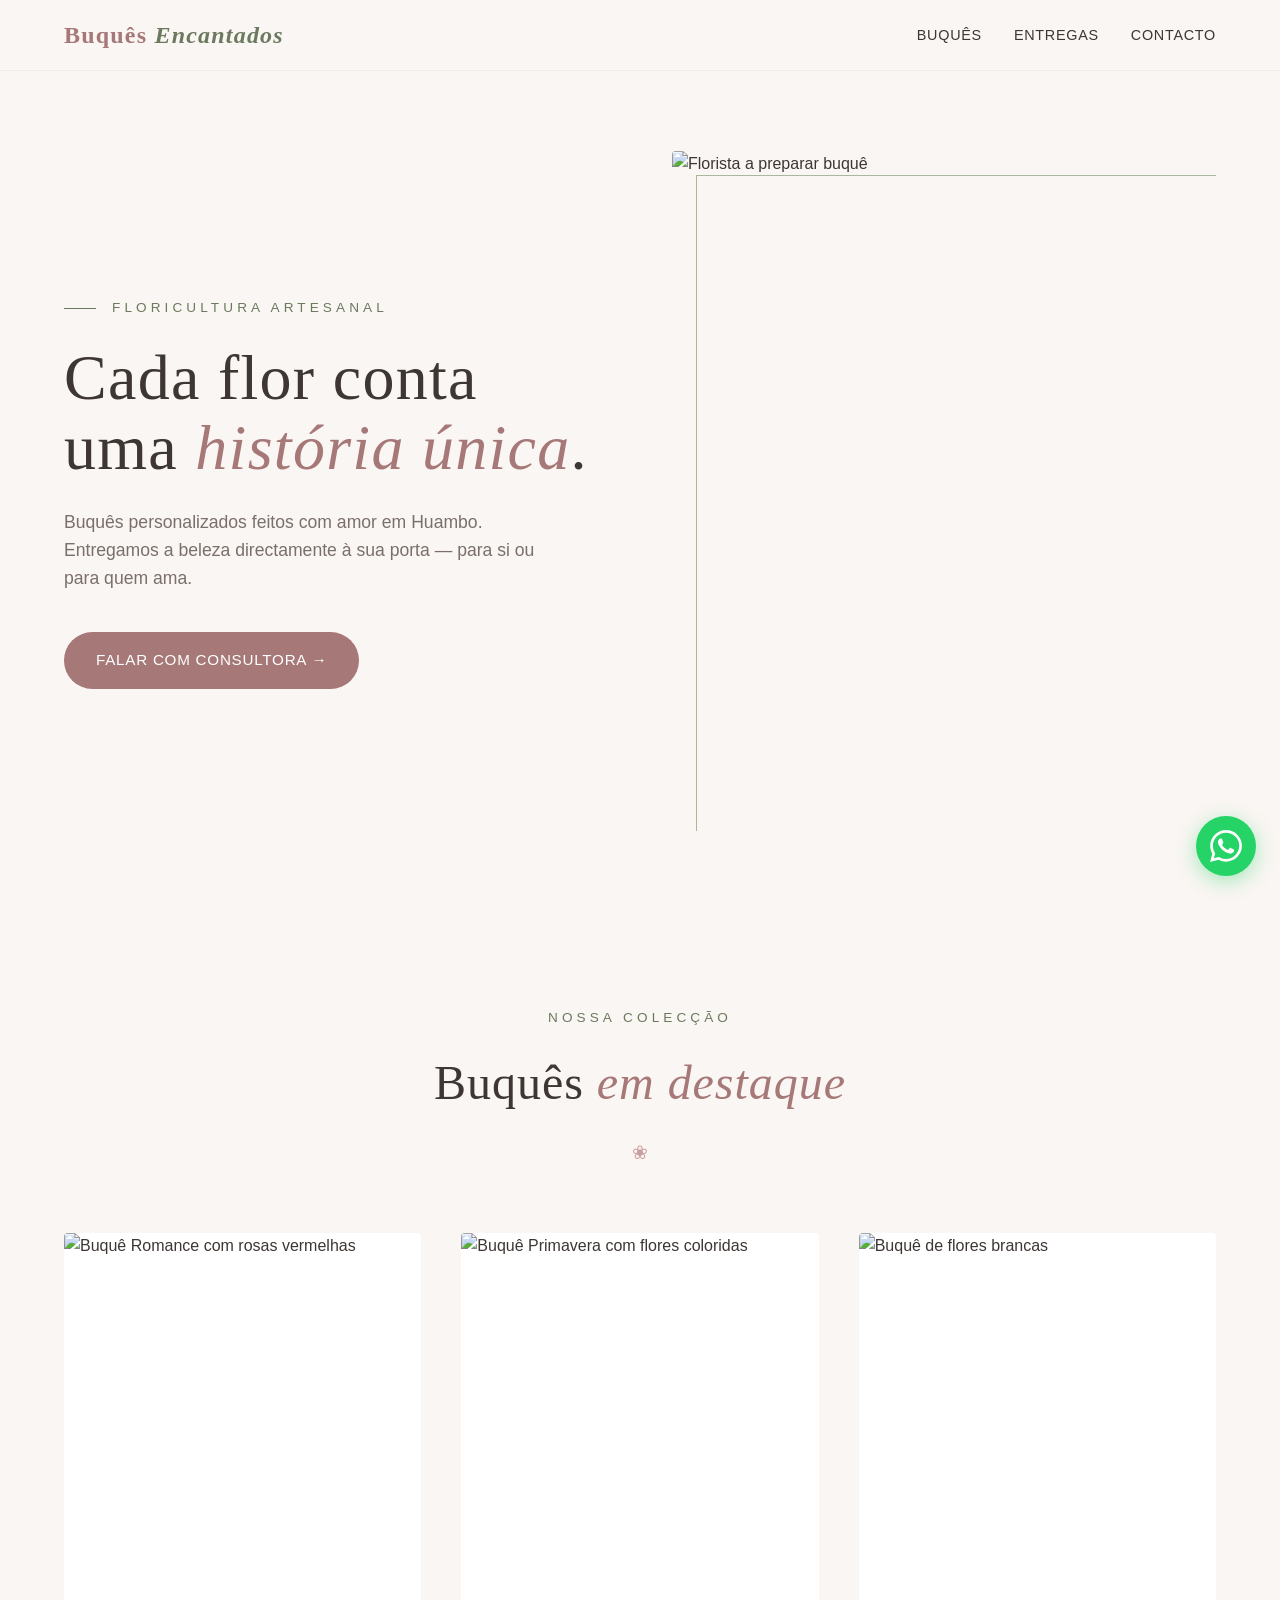
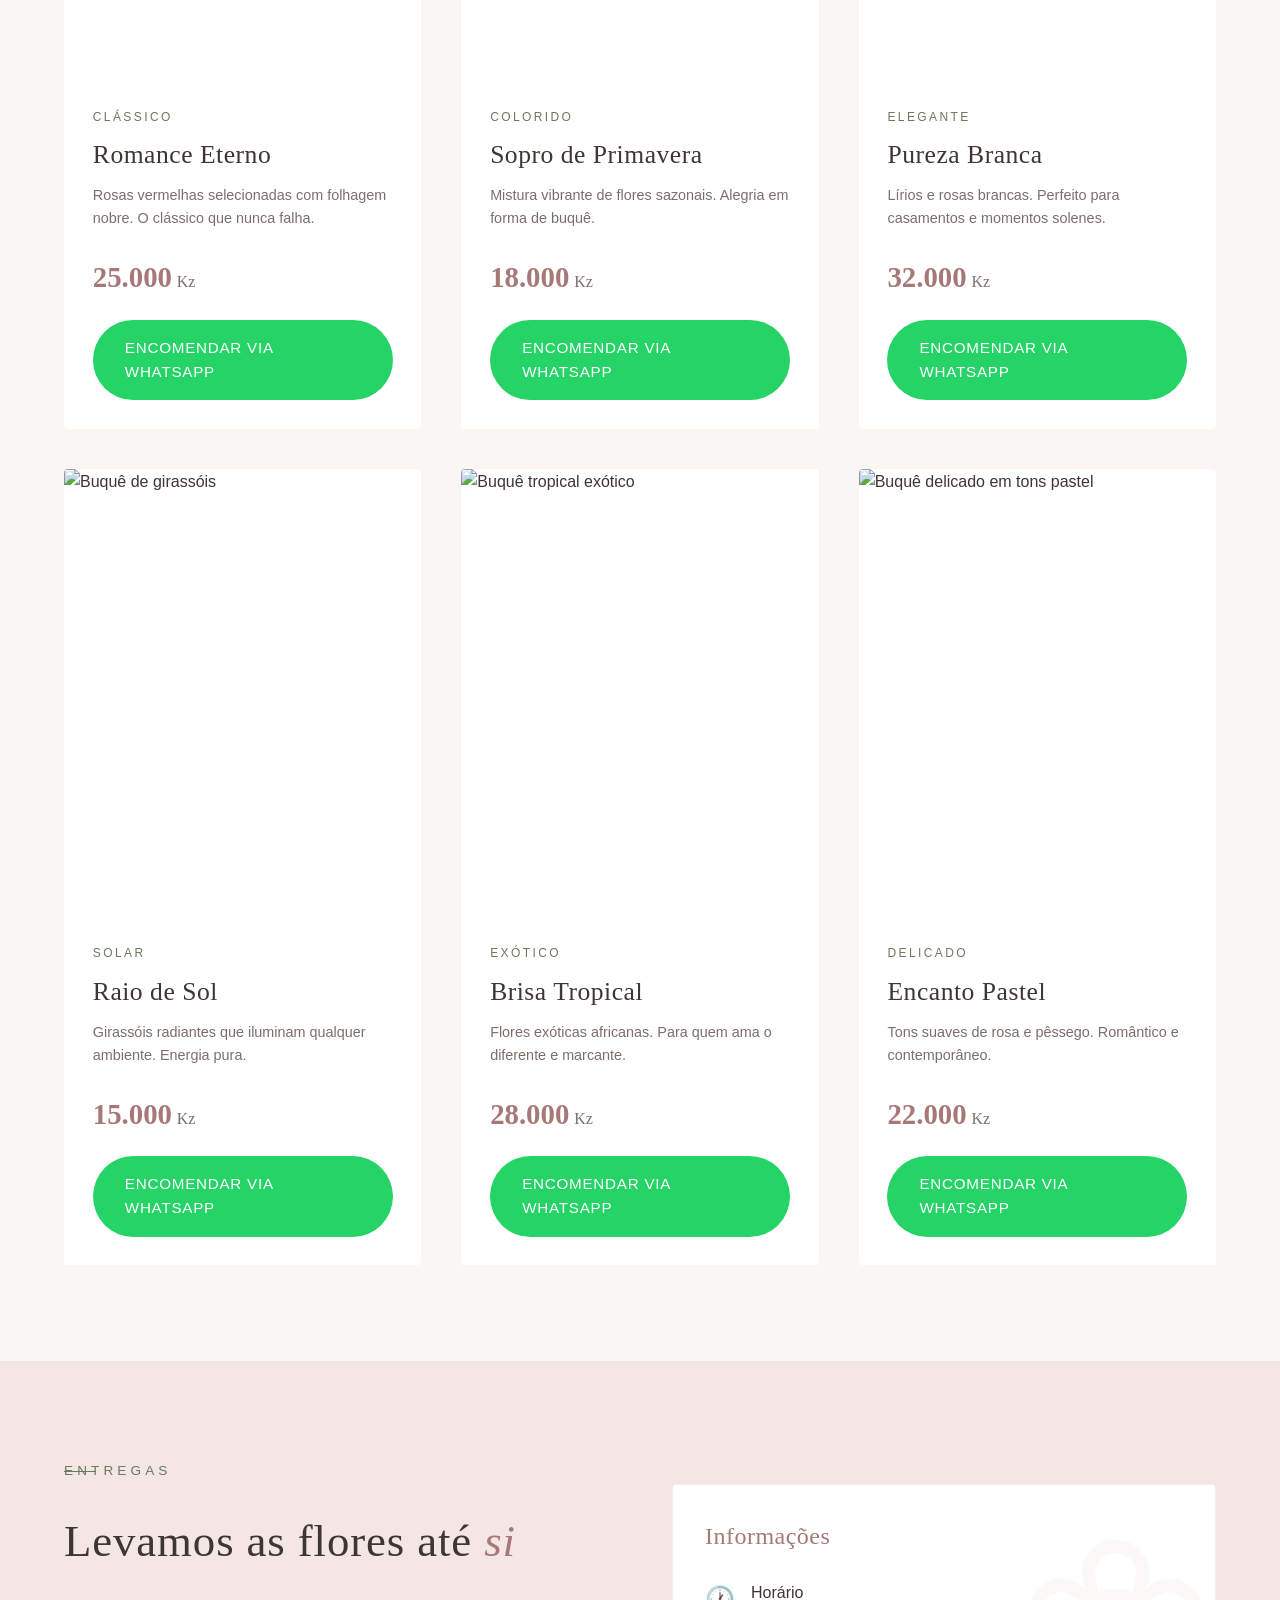
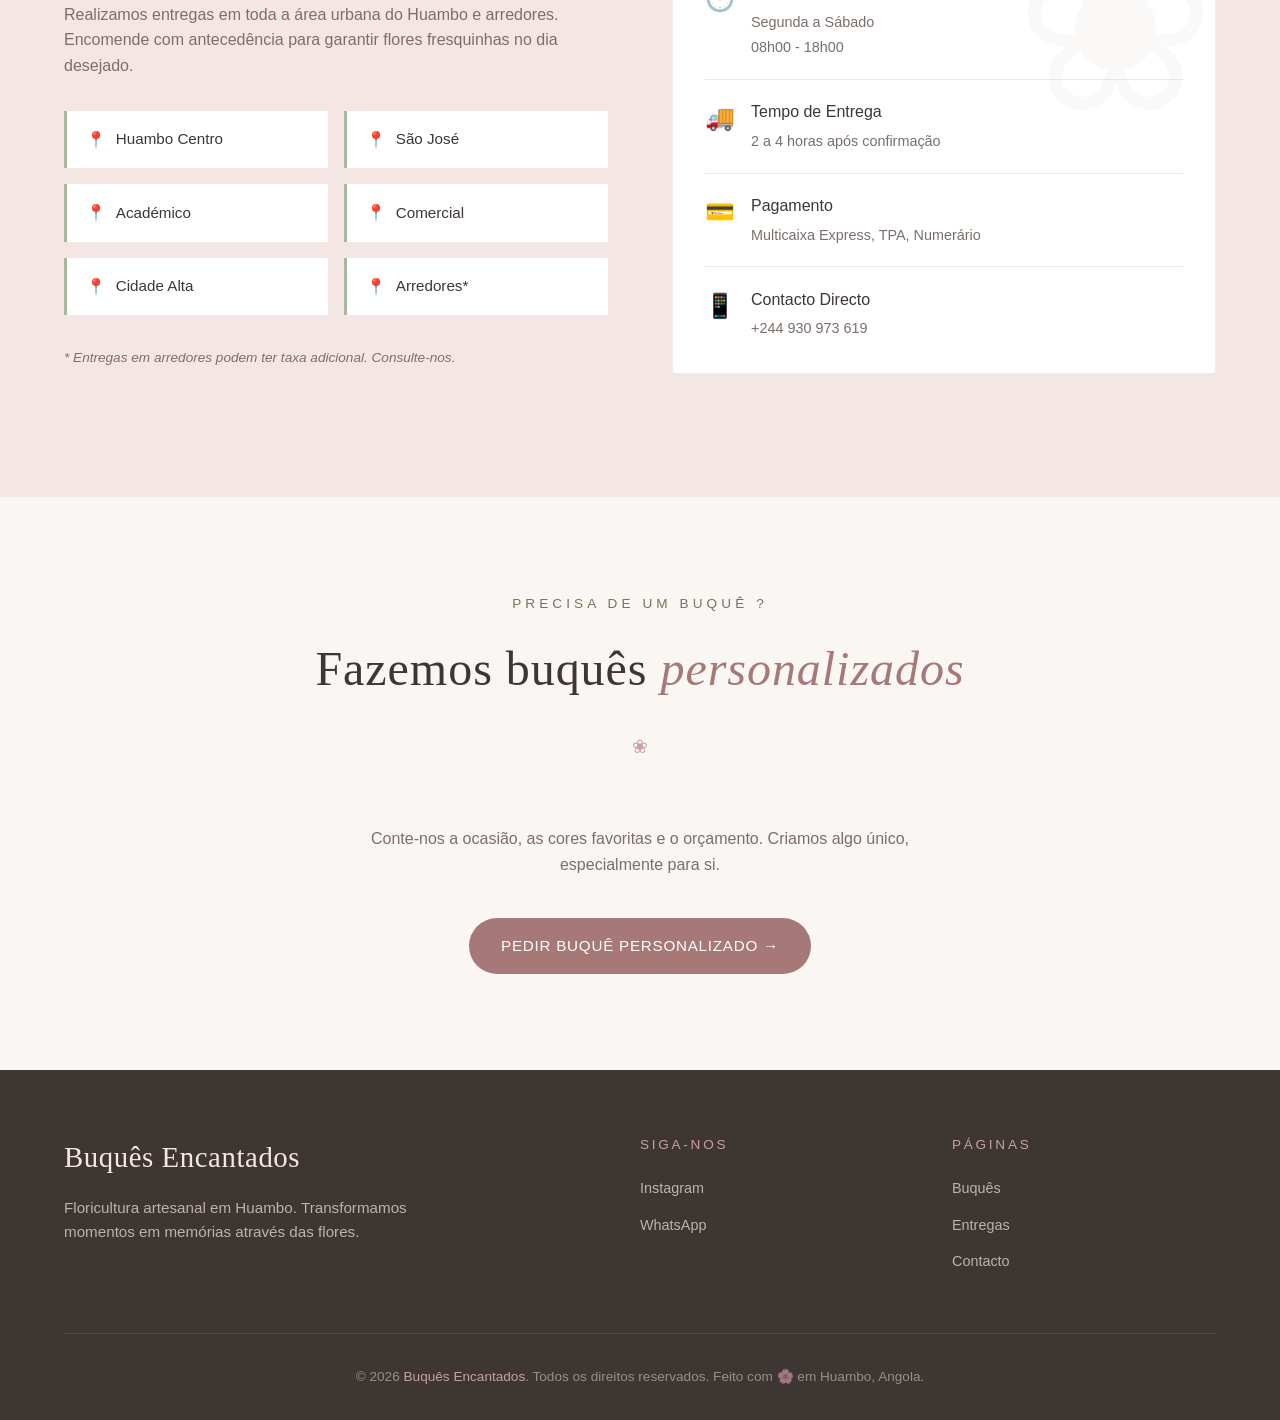
==== commit b37164f3: "Add files via upload" ====
--- a/index.html
+++ b/index.html
@@ -26,8 +26,7 @@
     <link rel="preconnect" href="https://fonts.googleapis.com">
     <link rel="preconnect" href="https://fonts.gstatic.com" crossorigin>
     
-    <link href="https://fonts.googleapis.com/css2?family=Cormorant+Garamond:wght@400;500;600;700&family=Jost:wght@300;400;500;600&display=swap" rel="stylesheet">
-    
+    <link href="https://fonts.googleapis.com/css2?family=Oswald:wght@200..700&display=swap" rel="stylesheet">
      <link rel="icon" href="data:image/svg+xml,<svg xmlns=%22http://www.w3.org/2000/svg%22 viewBox=%220 0 100 100%22><text y=%22.9em%22 font-size=%2290%22>🌸</text></svg>">
     
 </head>
@@ -70,7 +69,7 @@
         <!-- IMAGEM PRINCIPAL: Substitua a URL pela foto da loja/dona -->
         <!-- Usamos parâmetros do Unsplash (?w=600&q=75) para otimizar o tamanho -->
         <div class="hero-image fade-in">
-            <img src="https://images.unsplash.com/photo-1561181286-d3fee7d55364?w=600&q=75&auto=format&fit=crop" 
+            <img src="imagens/1.jpg" 
                  alt="Florista a preparar buquê" 
                  loading="eager"
                  width="600"
@@ -126,7 +125,7 @@
                 <!-- CARD 2: Primavera -->
                 <article class="produto-card">
                     <div class="produto-imagem">
-                        <img src="https://images.unsplash.com/photo-1487530811176-3780de880c2d?w=400&q=70&auto=format&fit=crop" 
+                        <img src="imagens/2.jpg" 
                              alt="Buquê Primavera com flores coloridas" 
                              loading="lazy"
                              width="400"
@@ -180,7 +179,7 @@
                 <!-- CARD 4: Girassol -->
                 <article class="produto-card">
                     <div class="produto-imagem">
-                        <img src="https://images.unsplash.com/photo-1597848212624-a19eb35e2651?w=400&q=70&auto=format&fit=crop" 
+                        <img src="imagens/Un bouquet de chocolat 🍫💐.jpeg" 
                              alt="Buquê de girassóis" 
                              loading="lazy"
                              width="400"
@@ -207,7 +206,7 @@
                 <!-- CARD 5: Tropical -->
                 <article class="produto-card">
                     <div class="produto-imagem">
-                        <img src="https://images.unsplash.com/photo-1469259943454-aa100abba749?w=400&q=70&auto=format&fit=crop" 
+                        <img src="imagens/1C.jpeg" 
                              alt="Buquê tropical exótico" 
                              loading="lazy"
                              width="400"
@@ -234,7 +233,7 @@
                 <!-- CARD 6: Suave -->
                 <article class="produto-card">
                     <div class="produto-imagem">
-                        <img src="https://images.unsplash.com/photo-1518895949257-7621c3c786d7?w=400&q=70&auto=format&fit=crop" 
+                        <img src="imagens/2C.jpeg" 
                              alt="Buquê delicado em tons pastel" 
                              loading="lazy"
                              width="400"
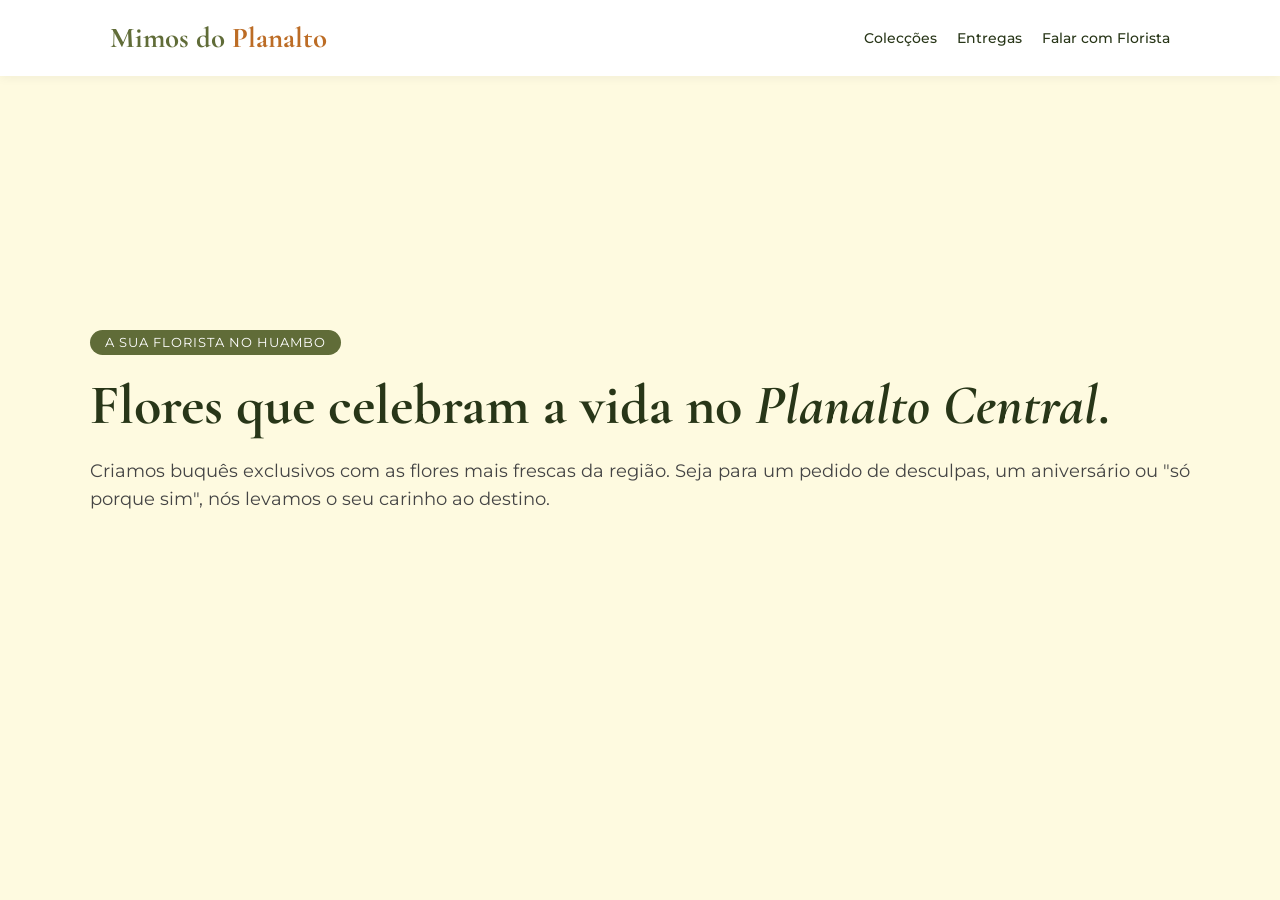
==== commit ac6115bf: "mudança de idioma" ====
--- a/index.html
+++ b/index.html
@@ -1,421 +1,117 @@
 <!DOCTYPE html>
 <html lang="pt-AO">
 <head>
-    <!-- ============================================= -->
-    <!-- META TAGS - Configurações básicas e SEO       -->
-    <!-- ============================================= -->
     <meta charset="UTF-8">
-    <meta http-equiv="X-UA-Compatible" content="IE=edge">
-    <!-- Viewport: garante que a página se adapte a celulares (responsivo) -->
     <meta name="viewport" content="width=device-width, initial-scale=1.0">
+    <meta name="description" content="A melhor floricultura do Huambo. Buquês artesanais, flores frescas e mimos especiais com entrega ao domicílio.">
+    <title>Mimos do Planalto | Floricultura em Huambo</title>
     
-    <!-- SEO: descrição que aparece no Google e ao partilhar no WhatsApp -->
-    <meta name="description" content="Buquês de flores artesanais em Huambo, Angola. Encomendas e entregas rápidas. Fale connosco pelo WhatsApp.">
-    <meta name="keywords" content="flores, buquês, Huambo, Angola, entrega de flores, floricultura">
-    <meta name="author" content="Floricultura">
-    
-    <!-- Open Graph: como a página aparece quando partilhada no WhatsApp/Facebook -->
-    <meta property="og:title" content="Flores em Huambo">
-    <meta property="og:description" content="Buquês artesanais com entrega em Huambo e arredores.">
-    <meta property="og:type" content="website">
-    
-    <title>Flores Artesanais em Huambo</title>
-    
+    <link rel="preconnect" href="https://fonts.googleapis.com">
+    <link href="https://fonts.googleapis.com/css2?family=Cormorant+Garamond:ital,wght@0,500;0,700;1,500&family=Montserrat:wght@300;400;600&display=swap" rel="stylesheet">
 
-     <link rel="stylesheet" href="style.css">
-    <link rel="preconnect" href="https://fonts.googleapis.com">
-    <link rel="preconnect" href="https://fonts.gstatic.com" crossorigin>
-    
-    <link href="https://fonts.googleapis.com/css2?family=Oswald:wght@200..700&display=swap" rel="stylesheet">
-     <link rel="icon" href="data:image/svg+xml,<svg xmlns=%22http://www.w3.org/2000/svg%22 viewBox=%220 0 100 100%22><text y=%22.9em%22 font-size=%2290%22>🌸</text></svg>">
-    
+    <style>
+        :root {
+            --primary: #d4a373; /* Tom de terra/dourado */
+            --secondary: #606c38; /* Verde folha */
+            --accent: #bc6c25; /* Terracota */
+            --light: #fefae0;
+            --dark: #283618;
+            --white: #ffffff;
+        }
+
+        * { margin: 0; padding: 0; box-sizing: border-box; }
+        body { font-family: 'Montserrat', sans-serif; background-color: var(--light); color: var(--dark); line-height: 1.6; }
+
+        .container { max-width: 1100px; margin: 0 auto; padding: 0 20px; }
+        em { font-family: 'Cormorant Garamond', serif; font-style: italic; }
+
+        /* Navigation */
+        .navbar { background: var(--white); padding: 15px 0; position: sticky; top: 0; z-index: 1000; box-shadow: 0 2px 10px rgba(0,0,0,0.05); }
+        .nav-container { display: flex; justify-content: space-between; align-items: center; }
+        .logo { font-family: 'Cormorant Garamond', serif; font-size: 1.8rem; font-weight: bold; color: var(--secondary); text-decoration: none; }
+        .logo span { color: var(--accent); }
+        .nav-links { list-style: none; display: flex; gap: 20px; }
+        .nav-links a { text-decoration: none; color: var(--dark); font-weight: 500; font-size: 0.9rem; transition: 0.3s; }
+        .nav-links a:hover { color: var(--accent); }
+
+        /* Hero */
+        .hero { display: flex; align-items: center; min-height: 80vh; padding: 60px 0; gap: 40px; flex-wrap: wrap; }
+        .hero-content { flex: 1; min-width: 300px; }
+        .hero-tag { background: var(--secondary); color: var(--white); padding: 5px 15px; border-radius: 50px; font-size: 0.8rem; text-transform: uppercase; letter-spacing: 1px; }
+        .hero h1 { font-family: 'Cormorant Garamond', serif; font-size: 3.5rem; line-height: 1.1; margin: 20px 0; color: var(--dark); }
+        .hero p { font-size: 1.1rem; margin-bottom: 30px; color: #444; }
+        .hero-image { flex: 1; min-width: 300px; position: relative; }
+        .hero-image img { width: 100%; border-radius: 20px; box-shadow: 20px 20px 0 var(--primary); }
+
+        /* Buttons */
+        .btn { display: inline-block; padding: 15px 35px; border-radius: 5px; text-decoration: none; font-weight: 600; transition: 0.3s; cursor: pointer; border: none; }
+        .btn-primary { background: var(--accent); color: var(--white); }
+        .btn-primary:hover { background: var(--dark); transform: translateY(-3px); }
+        .btn-whatsapp { background: #25d366; color: var(--white); width: 100%; text-align: center; margin-top: 15px; }
+
+        /* Products Section */
+        .produtos { padding: 80px 0; background: var(--white); }
+        .section-title { text-align: center; margin-bottom: 50px; }
+        .section-title h2 { font-family: 'Cormorant Garamond', serif; font-size: 2.8rem; }
+        .produtos-grid { display: grid; grid-template-columns: repeat(auto-fit, minmax(300px, 1fr)); gap: 30px; }
+        
+        .produto-card { background: var(--light); border-radius: 15px; overflow: hidden; transition: 0.3s; }
+        .produto-card:hover { transform: translateY(-10px); box-shadow: 0 10px 20px rgba(0,0,0,0.1); }
+        .produto-imagem { height: 350px; overflow: hidden; }
+        .produto-imagem img { width: 100%; height: 100%; object-fit: cover; }
+        .produto-info { padding: 25px; }
+        .produto-categoria { color: var(--accent); font-size: 0.8rem; font-weight: 600; text-transform: uppercase; }
+        .produto-nome { font-family: 'Cormorant Garamond', serif; font-size: 1.6rem; margin: 10px 0; }
+        .produto-preco { font-size: 1.4rem; font-weight: bold; color: var(--secondary); margin-bottom: 15px; }
+        .moeda { font-size: 0.9rem; margin-left: 4px; }
+
+        /* Entrega Info */
+        .entrega { padding: 80px 0; background: var(--secondary); color: var(--white); }
+        .entrega-grid { display: grid; grid-template-columns: 1fr 1fr; gap: 50px; align-items: center; }
+        .zonas-lista { list-style: none; margin: 20px 0; display: grid; grid-template-columns: 1fr 1fr; gap: 10px; }
+        .zonas-lista li::before { content: "📍 "; }
+        .info-box { background: rgba(255,255,255,0.1); padding: 30px; border-radius: 15px; border-left: 5px solid var(--primary); }
+
+        /* Footer */
+        .footer { background: var(--dark); color: var(--white); padding: 60px 0 20px; }
+        .footer-grid { display: grid; grid-template-columns: repeat(auto-fit, minmax(200px, 1fr)); gap: 40px; margin-bottom: 40px; }
+        .footer-brand h3 { font-family: 'Cormorant Garamond', serif; font-size: 1.8rem; margin-bottom: 15px; }
+        .footer-col h4 { margin-bottom: 20px; color: var(--primary); }
+        .footer-col ul { list-style: none; }
+        .footer-col a { color: #ccc; text-decoration: none; display: block; margin-bottom: 10px; }
+        .footer-bottom { border-top: 1px solid rgba(255,255,255,0.1); padding-top: 20px; text-align: center; font-size: 0.8rem; }
+
+        /* Floating WhatsApp */
+        .whatsapp-flutuante { position: fixed; bottom: 30px; right: 30px; background: #25d366; width: 60px; height: 60px; border-radius: 50%; display: flex; align-items: center; justify-content: center; box-shadow: 0 4px 10px rgba(0,0,0,0.3); z-index: 1000; transition: 0.3s; }
+        .whatsapp-flutuante:hover { transform: scale(1.1); }
+        .whatsapp-flutuante svg { width: 35px; fill: white; }
+
+        @media (max-width: 768px) {
+            .hero h1 { font-size: 2.5rem; }
+            .entrega-grid { grid-template-columns: 1fr; }
+            .nav-links { display: none; }
+        }
+    </style>
 </head>
 <body>
 
     <nav class="navbar">
-        <div class="nav-container">
-            <div class="logo">Buquês <span>Encantados</span></div>
-            
-            <!-- Menu de navegação (esconde-se em ecrãs pequenos) -->
+        <div class="container nav-container">
+            <a href="#" class="logo">Mimos do <span>Planalto</span></a>
             <ul class="nav-links">
-                <li><a href="#produtos">Buquês</a></li>
+                <li><a href="#produtos">Colecções</a></li>
                 <li><a href="#entrega">Entregas</a></li>
-                <li><a href="#contacto">Contacto</a></li>
+                <li><a href="#contacto">Falar com Florista</a></li>
             </ul>
         </div>
     </nav>
 
-    <!-- ============================================= -->
-    <!-- HERO SECTION - Banner principal               -->
-    <!-- ============================================= -->
-    <section class="hero">
-        <div class="hero-content fade-in">
-            <span class="hero-tag">Floricultura Artesanal</span>
-            <h1>Cada flor conta uma <em>história única</em>.</h1>
-            <p class="hero-description">
-                Buquês personalizados feitos com amor em Huambo. Entregamos a beleza 
-                directamente à sua porta — para si ou para quem ama.
+    <section class="container hero">
+        <div class="hero-content">
+            <span class="hero-tag">A sua Florista no Huambo</span>
+            <h1>Flores que celebram a vida no <em>Planalto Central</em>.</h1>
+            <p>
+                Criamos buquês exclusivos com as flores mais frescas da região. 
+                Seja para um pedido de desculpas, um aniversário ou "só porque sim", nós levamos o seu carinho ao destino.
             </p>
-            <!-- BOTÃO PRINCIPAL: Já vai com mensagem pronta para o WhatsApp -->
-            <!-- IMPORTANTE: Substitua o número 244923000000 pelo número real da consultora -->
-            <a href="https://wa.me/244923000000?text=Ol%C3%A1!%20Gostaria%20de%20falar%20com%20a%20consultora%20sobre%20os%20buqu%C3%AAs." 
-               class="btn btn-primary" 
-               target="_blank" 
-               rel="noopener">
-                Falar com Consultora →
-            </a>
-        </div>
-
-        <!-- IMAGEM PRINCIPAL: Substitua a URL pela foto da loja/dona -->
-        <!-- Usamos parâmetros do Unsplash (?w=600&q=75) para otimizar o tamanho -->
-        <div class="hero-image fade-in">
-            <img src="imagens/1.jpg" 
-                 alt="Florista a preparar buquê" 
-                 loading="eager"
-                 width="600"
-                 height="750">
-        </div>
-    </section>
-
-    <!-- ============================================= -->
-    <!-- SECÇÃO DE PRODUTOS - Grid com os buquês       -->
-    <!-- ============================================= -->
-    <section class="produtos" id="produtos">
-        <div class="container">
-            <div class="section-title">
-                <span class="tag">Nossa Colecção</span>
-                <h2>Buquês <em>em destaque</em></h2>
-            </div>
-
-            <!-- Grid responsivo (ajusta-se sozinho ao ecrã) -->
-            <div class="produtos-grid">
-
-                <!-- ============================================= -->
-                <!-- CARD 1: Buquê Romance                         -->
-                <!-- Para adicionar mais buquês, copie um card     -->
-                <!-- ============================================= -->
-                <article class="produto-card">
-                    <div class="produto-imagem">
-                        <!-- loading="lazy": só carrega a imagem quando aparece no ecrã (poupa internet) -->
-                        <img src="https://images.unsplash.com/photo-1561181286-d3fee7d55364?w=400&q=70&auto=format&fit=crop" 
-                             alt="Buquê Romance com rosas vermelhas" 
-                             loading="lazy"
-                             width="400"
-                             height="500">
-                    </div>
-                    <div class="produto-info">
-                        <span class="produto-categoria">Clássico</span>
-                        <h3 class="produto-nome">Romance Eterno</h3>
-                        <p class="produto-descricao">
-                            Rosas vermelhas selecionadas com folhagem nobre. O clássico que nunca falha.
-                        </p>
-                        <div class="produto-preco">
-                            25.000<span class="moeda">Kz</span>
-                        </div>
-                        <!-- Mensagem pronta para WhatsApp (já com nome do produto codificado) -->
-                        <a href="https://wa.me/244923000000?text=Ol%C3%A1%2C%20gostaria%20de%20encomendar%20o%20Romance%20Eterno." 
-                           class="btn btn-whatsapp" 
-                           target="_blank" 
-                           rel="noopener">
-                            Encomendar via WhatsApp
-                        </a>
-                    </div>
-                </article>
-
-                <!-- CARD 2: Primavera -->
-                <article class="produto-card">
-                    <div class="produto-imagem">
-                        <img src="imagens/2.jpg" 
-                             alt="Buquê Primavera com flores coloridas" 
-                             loading="lazy"
-                             width="400"
-                             height="500">
-                    </div>
-                    <div class="produto-info">
-                        <span class="produto-categoria">Colorido</span>
-                        <h3 class="produto-nome">Sopro de Primavera</h3>
-                        <p class="produto-descricao">
-                            Mistura vibrante de flores sazonais. Alegria em forma de buquê.
-                        </p>
-                        <div class="produto-preco">
-                            18.000<span class="moeda">Kz</span>
-                        </div>
-                        <a href="https://wa.me/244930973619?text=Ol%C3%A1%2C%20gostaria%20de%20encomendar%20o%20Sopro%20de%20Primavera." 
-                           class="btn btn-whatsapp" 
-                           target="_blank" 
-                           rel="noopener">
-                            Encomendar via WhatsApp
-                        </a>
-                    </div>
-                </article>
-
-                <!-- CARD 3: Branco Puro -->
-                <article class="produto-card">
-                    <div class="produto-imagem">
-                        <img src="https://images.unsplash.com/photo-1455659817273-f96807779a8a?w=400&q=70&auto=format&fit=crop" 
-                             alt="Buquê de flores brancas" 
-                             loading="lazy"
-                             width="400"
-                             height="500">
-                    </div>
-                    <div class="produto-info">
-                        <span class="produto-categoria">Elegante</span>
-                        <h3 class="produto-nome">Pureza Branca</h3>
-                        <p class="produto-descricao">
-                            Lírios e rosas brancas. Perfeito para casamentos e momentos solenes.
-                        </p>
-                        <div class="produto-preco">
-                            32.000<span class="moeda">Kz</span>
-                        </div>
-                        <a href="https://wa.me/244923000000?text=Ol%C3%A1%2C%20gostaria%20de%20encomendar%20o%20Pureza%20Branca." 
-                           class="btn btn-whatsapp" 
-                           target="_blank" 
-                           rel="noopener">
-                            Encomendar via WhatsApp
-                        </a>
-                    </div>
-                </article>
-
-                <!-- CARD 4: Girassol -->
-                <article class="produto-card">
-                    <div class="produto-imagem">
-                        <img src="imagens/Un bouquet de chocolat 🍫💐.jpeg" 
-                             alt="Buquê de girassóis" 
-                             loading="lazy"
-                             width="400"
-                             height="500">
-                    </div>
-                    <div class="produto-info">
-                        <span class="produto-categoria">Solar</span>
-                        <h3 class="produto-nome">Raio de Sol</h3>
-                        <p class="produto-descricao">
-                            Girassóis radiantes que iluminam qualquer ambiente. Energia pura.
-                        </p>
-                        <div class="produto-preco">
-                            15.000<span class="moeda">Kz</span>
-                        </div>
-                        <a href="https://wa.me/244923000000?text=Ol%C3%A1%2C%20gostaria%20de%20encomendar%20o%20Raio%20de%20Sol." 
-                           class="btn btn-whatsapp" 
-                           target="_blank" 
-                           rel="noopener">
-                            Encomendar via WhatsApp
-                        </a>
-                    </div>
-                </article>
-
-                <!-- CARD 5: Tropical -->
-                <article class="produto-card">
-                    <div class="produto-imagem">
-                        <img src="imagens/1C.jpeg" 
-                             alt="Buquê tropical exótico" 
-                             loading="lazy"
-                             width="400"
-                             height="500">
-                    </div>
-                    <div class="produto-info">
-                        <span class="produto-categoria">Exótico</span>
-                        <h3 class="produto-nome">Brisa Tropical</h3>
-                        <p class="produto-descricao">
-                            Flores exóticas africanas. Para quem ama o diferente e marcante.
-                        </p>
-                        <div class="produto-preco">
-                            28.000<span class="moeda">Kz</span>
-                        </div>
-                        <a href="https://wa.me/244923000000?text=Ol%C3%A1%2C%20gostaria%20de%20encomendar%20o%20Brisa%20Tropical." 
-                           class="btn btn-whatsapp" 
-                           target="_blank" 
-                           rel="noopener">
-                            Encomendar via WhatsApp
-                        </a>
-                    </div>
-                </article>
-
-                <!-- CARD 6: Suave -->
-                <article class="produto-card">
-                    <div class="produto-imagem">
-                        <img src="imagens/2C.jpeg" 
-                             alt="Buquê delicado em tons pastel" 
-                             loading="lazy"
-                             width="400"
-                             height="500">
-                    </div>
-                    <div class="produto-info">
-                        <span class="produto-categoria">Delicado</span>
-                        <h3 class="produto-nome">Encanto Pastel</h3>
-                        <p class="produto-descricao">
-                            Tons suaves de rosa e pêssego. Romântico e contemporâneo.
-                        </p>
-                        <div class="produto-preco">
-                            22.000<span class="moeda">Kz</span>
-                        </div>
-                        <a href="https://wa.me/244923000000?text=Ol%C3%A1%2C%20gostaria%20de%20encomendar%20o%20Encanto%20Pastel." 
-                           class="btn btn-whatsapp" 
-                           target="_blank" 
-                           rel="noopener">
-                            Encomendar via WhatsApp
-                        </a>
-                    </div>
-                </article>
-
-            </div>
-        </div>
-    </section>
-
-    <!-- ============================================= -->
-    <!-- SECÇÃO DE ENTREGA - Zonas atendidas           -->
-    <!-- ============================================= -->
-    <section class="entrega" id="entrega">
-        <div class="container">
-            <div class="entrega-grid">
-
-                <div class="entrega-content">
-                    <span class="hero-tag" style="padding-left: 0;">Entregas</span>
-                    <h2>Levamos as flores até <em>si</em></h2>
-                    <p>
-                        Realizamos entregas em toda a área urbana do Huambo e arredores. 
-                        Encomende com antecedência para garantir flores fresquinhas no dia desejado.
-                    </p>
-
-                    <!-- LISTA DE ZONAS: Edite aqui as zonas que a empreendedora cobre -->
-                    <ul class="zonas-lista">
-                        <li>Huambo Centro</li>
-                        <li>São José</li>
-                        <li>Académico</li>
-                        <li>Comercial</li>
-                        <li>Cidade Alta</li>
-                        <li>Arredores*</li>
-                    </ul>
-
-                    <p style="font-size: 0.85rem; font-style: italic;">
-                        * Entregas em arredores podem ter taxa adicional. Consulte-nos.
-                    </p>
-                </div>
-
-                <!-- CAIXA DE INFORMAÇÕES: Horários e contactos -->
-                <div class="info-box">
-                    <h3>Informações</h3>
-                    
-                    <div class="info-item">
-                        <div class="info-icon">🕐</div>
-                        <div class="info-text">
-                            <strong>Horário</strong>
-                            <span>Segunda a Sábado<br>08h00 - 18h00</span>
-                        </div>
-                    </div>
-
-                    <div class="info-item">
-                        <div class="info-icon">🚚</div>
-                        <div class="info-text">
-                            <strong>Tempo de Entrega</strong>
-                            <span>2 a 4 horas após confirmação</span>
-                        </div>
-                    </div>
-
-                    <div class="info-item">
-                        <div class="info-icon">💳</div>
-                        <div class="info-text">
-                            <strong>Pagamento</strong>
-                            <span>Multicaixa Express, TPA, Numerário</span>
-                        </div>
-                    </div>
-
-                    <div class="info-item">
-                        <div class="info-icon">📱</div>
-                        <div class="info-text">
-                            <strong>Contacto Directo</strong>
-                            <!-- IMPORTANTE: Atualize o número do WhatsApp aqui -->
-                            <span>+244 930 973 619</span>
-                        </div>
-                    </div>
-                </div>
-
-            </div>
-        </div>
-    </section>
-
-    <!-- ============================================= -->
-    <!-- CTA FINAL - Última chamada para acção         -->
-    <!-- ============================================= -->
-    <section class="cta-final" id="contacto">
-        <div class="container">
-            <div class="section-title">
-                <span class="tag">Precisa de um buquê ?</span>
-                <h2>Fazemos buquês <em>personalizados</em></h2>
-            </div>
-            <p>
-                Conte-nos a ocasião, as cores favoritas e o orçamento. 
-                Criamos algo único, especialmente para si.
-            </p>
-            <a href="https://wa.me/2449230973619?text=Ol%C3%A1!%20Gostaria%20de%20encomendar%20um%20buqu%C3%AA%20personalizado." 
-               class="btn btn-primary" 
-               target="_blank" 
-               rel="noopener">
-                Pedir Buquê Personalizado →
-            </a>
-        </div>
-    </section>
-
-    <!-- ============================================= -->
-    <!-- FOOTER - Rodapé com informações               -->
-    <!-- ============================================= -->
-    <footer class="footer">
-        <div class="container">
-            <div class="footer-grid">
-                
-                <!-- Coluna 1: Marca e descrição -->
-                <div class="footer-brand">
-                    <h3>Buquês Encantados</h3>
-                    <p>
-                        Floricultura artesanal em Huambo. 
-                        Transformamos momentos em memórias através das flores.
-                    </p>
-                </div>
-
-                <!-- Coluna 2: Redes Sociais -->
-                <div class="footer-col">
-                    <h4>Siga-nos</h4>
-                    <ul>
-                        <!-- ATUALIZE: Coloque o @ correto do Instagram -->
-                        <li><a href="https://instagram.com/buquesencantados" target="_blank" rel="noopener">Instagram</a></li>
-                        <li><a href="https://wa.me/244923000000" target="_blank" rel="noopener">WhatsApp</a></li>
-                    </ul>
-                </div>
-
-                <!-- Coluna 3: Navegação -->
-                <div class="footer-col">
-                    <h4>Páginas</h4>
-                    <ul>
-                        <li><a href="#produtos">Buquês</a></li>
-                        <li><a href="#entrega">Entregas</a></li>
-                        <li><a href="#contacto">Contacto</a></li>
-                    </ul>
-                </div>
-
-            </div>
-
-            <!-- Direitos autorais -->
-            <div class="footer-bottom">
-                <p>
-                    © 2026 <span>Buquês Encantados</span>. Todos os direitos reservados. 
-                    Feito com 🌸 em Huambo, Angola.
-                </p>
-            </div>
-        </div>
-    </footer>
-
-    <!-- ============================================= -->
-    <!-- BOTÃO FLUTUANTE WHATSAPP - Sempre visível    -->
-    <!-- ============================================= -->
-    <a href="https://wa.me/244923000000?text=Ol%C3%A1!%20Vim%20pelo%20site%20e%20gostaria%20de%20mais%20informa%C3%A7%C3%B5es." 
-       class="whatsapp-flutuante" 
-       target="_blank" 
-       rel="noopener"
-       aria-label="Falar pelo WhatsApp">
-        <!-- Ícone do WhatsApp em SVG (mais leve que imagem) -->
-        <svg viewBox="0 0 24 24" xmlns="http://www.w3.org/2000/svg">
-            <path d="M17.472 14.382c-.297-.149-1.758-.867-2.03-.967-.273-.099-.471-.148-.67.15-.197.297-.767.966-.94 1.164-.173.199-.347.223-.644.075-.297-.15-1.255-.463-2.39-1.475-.883-.788-1.48-1.761-1.653-2.059-.173-.297-.018-.458.13-.606.134-.133.298-.347.446-.52.149-.174.198-.298.298-.497.099-.198.05-.371-.025-.52-.075-.149-.669-1.612-.916-2.207-.242-.579-.487-.5-.669-.51-.173-.008-.371-.01-.57-.01-.198 0-.52.074-.792.372-.272.297-1.04 1.016-1.04 2.479 0 1.462 1.065 2.875 1.213 3.074.149.198 2.096 3.2 5.077 4.487.709.306 1.262.489 1.694.625.712.227 1.36.195 1.871.118.571-.085 1.758-.719 2.006-1.413.248-.694.248-1.289.173-1.413-.074-.124-.272-.198-.57-.347m-5.421 7.403h-.004a9.87 9.87 0 01-5.031-1.378l-.361-.214-3.741.982.998-3.648-.235-.374a9.86 9.86 0 01-1.51-5.26c.001-5.45 4.436-9.884 9.888-9.884 2.64 0 5.122 1.03 6.988 2.898a9.825 9.825 0 012.893 6.994c-.003 5.45-4.437 9.884-9.885 9.884m8.413-18.297A11.815 11.815 0 0012.05 0C5.495 0 .16 5.335.157 11.892c0 2.096.547 4.142 1.588 5.945L.057 24l6.305-1.654a11.882 11.882 0 005.683 1.448h.005c6.554 0 11.89-5.335 11.893-11.893a11.821 11.821 0 00-3.48-8.413z"/>
-        </svg>
-    </a>
-
-</body>
-</html>+            <a href="
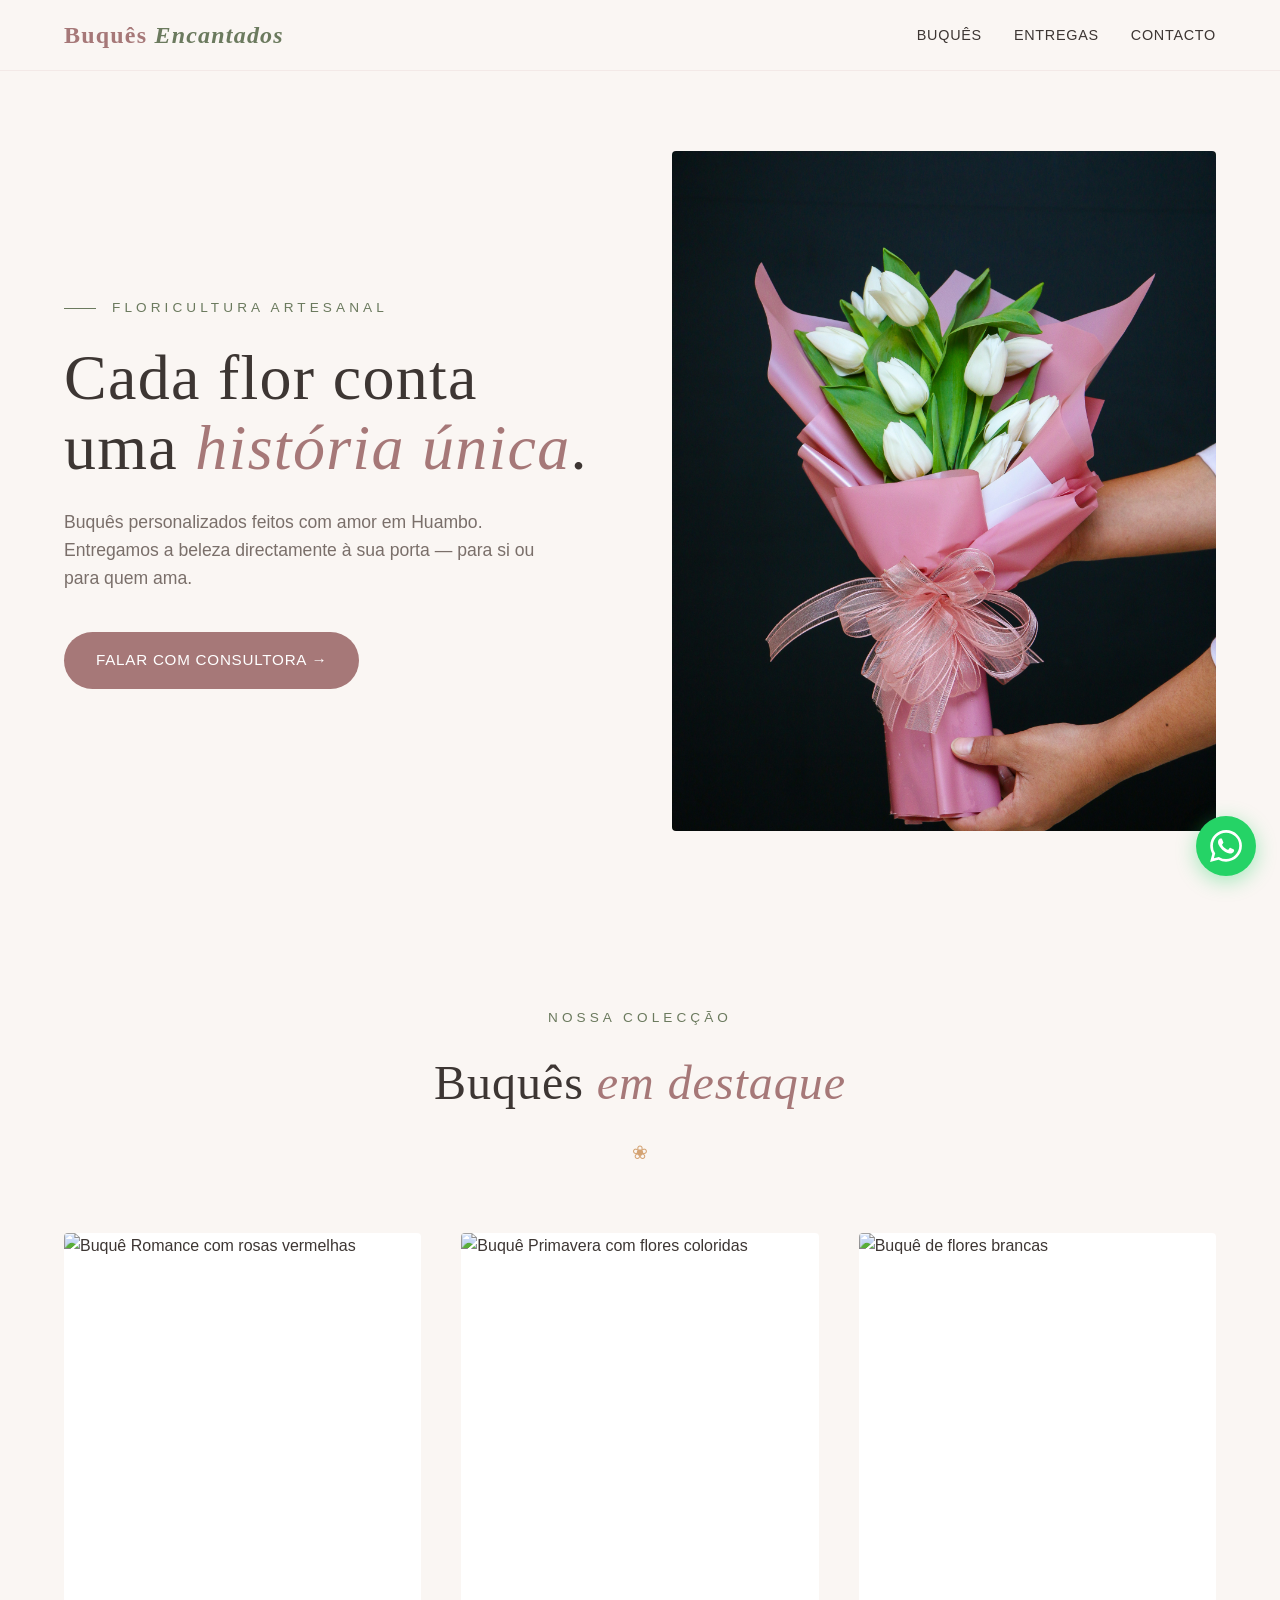
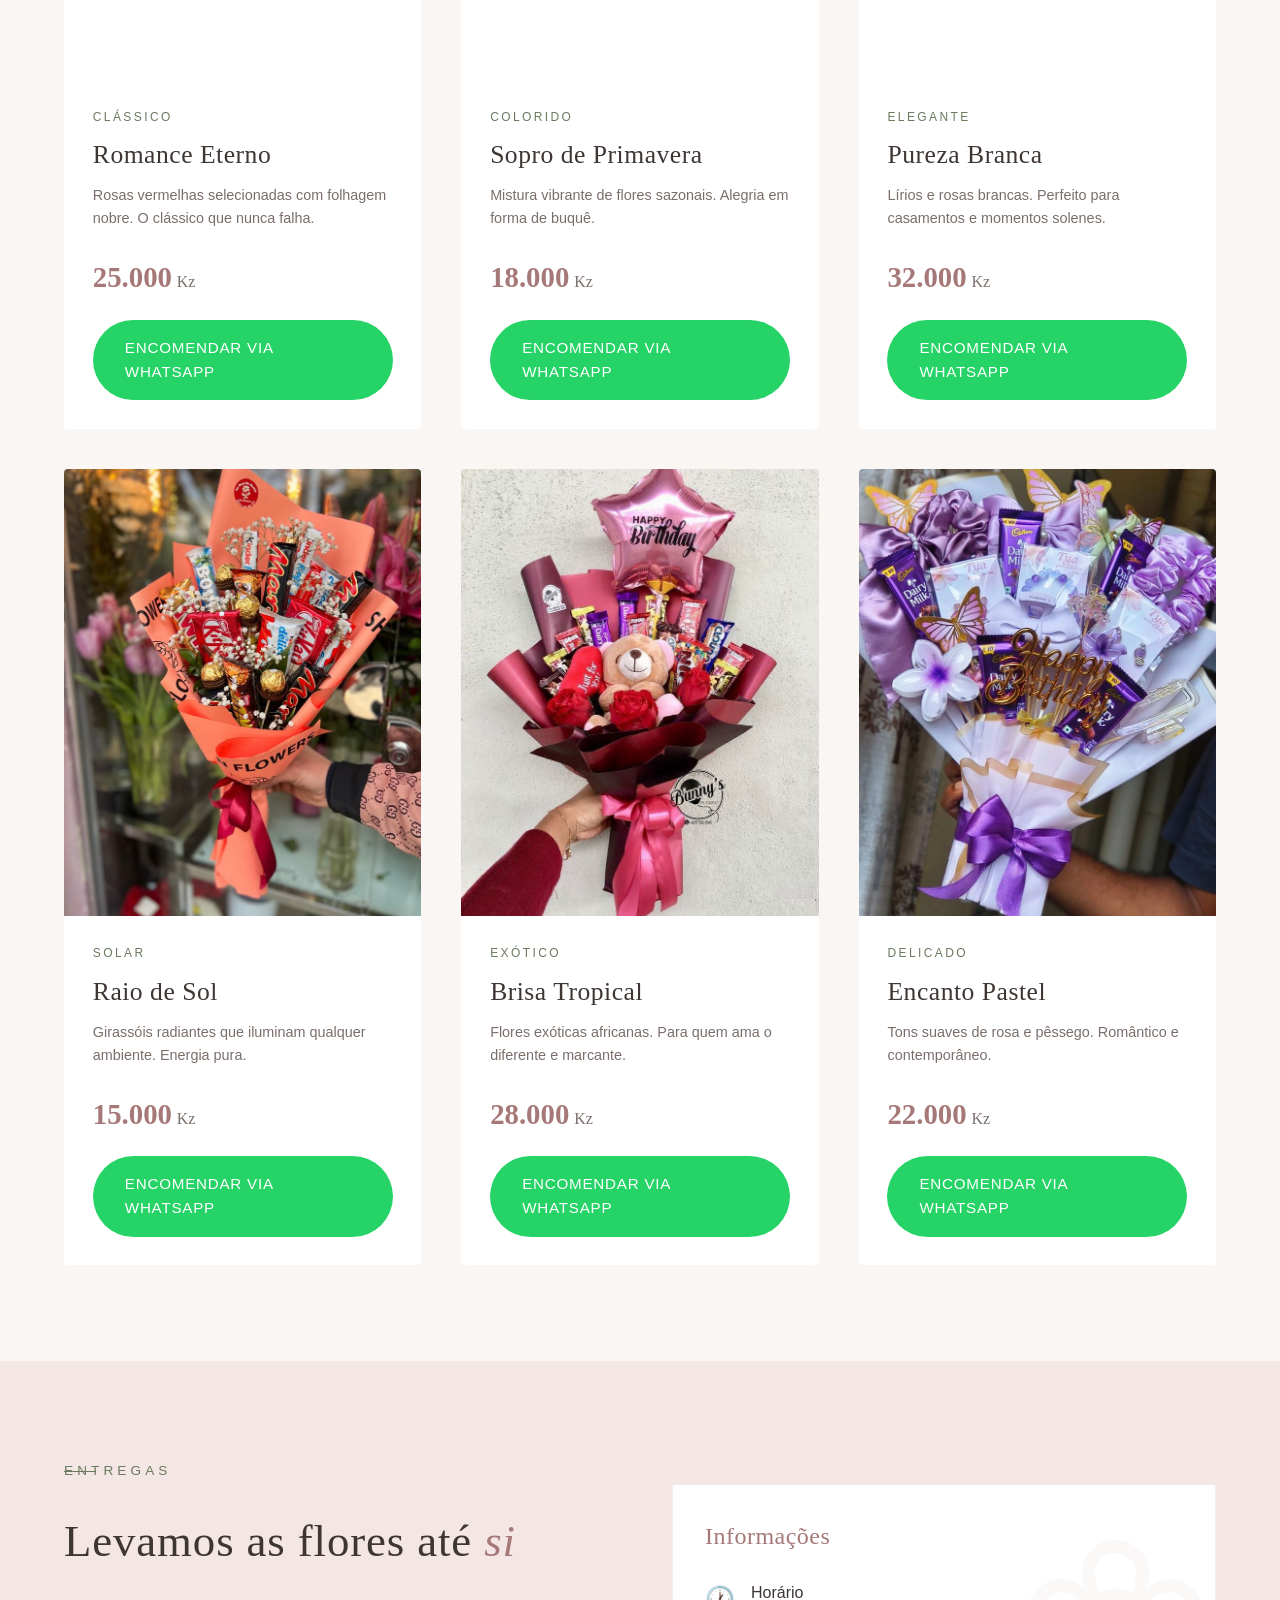
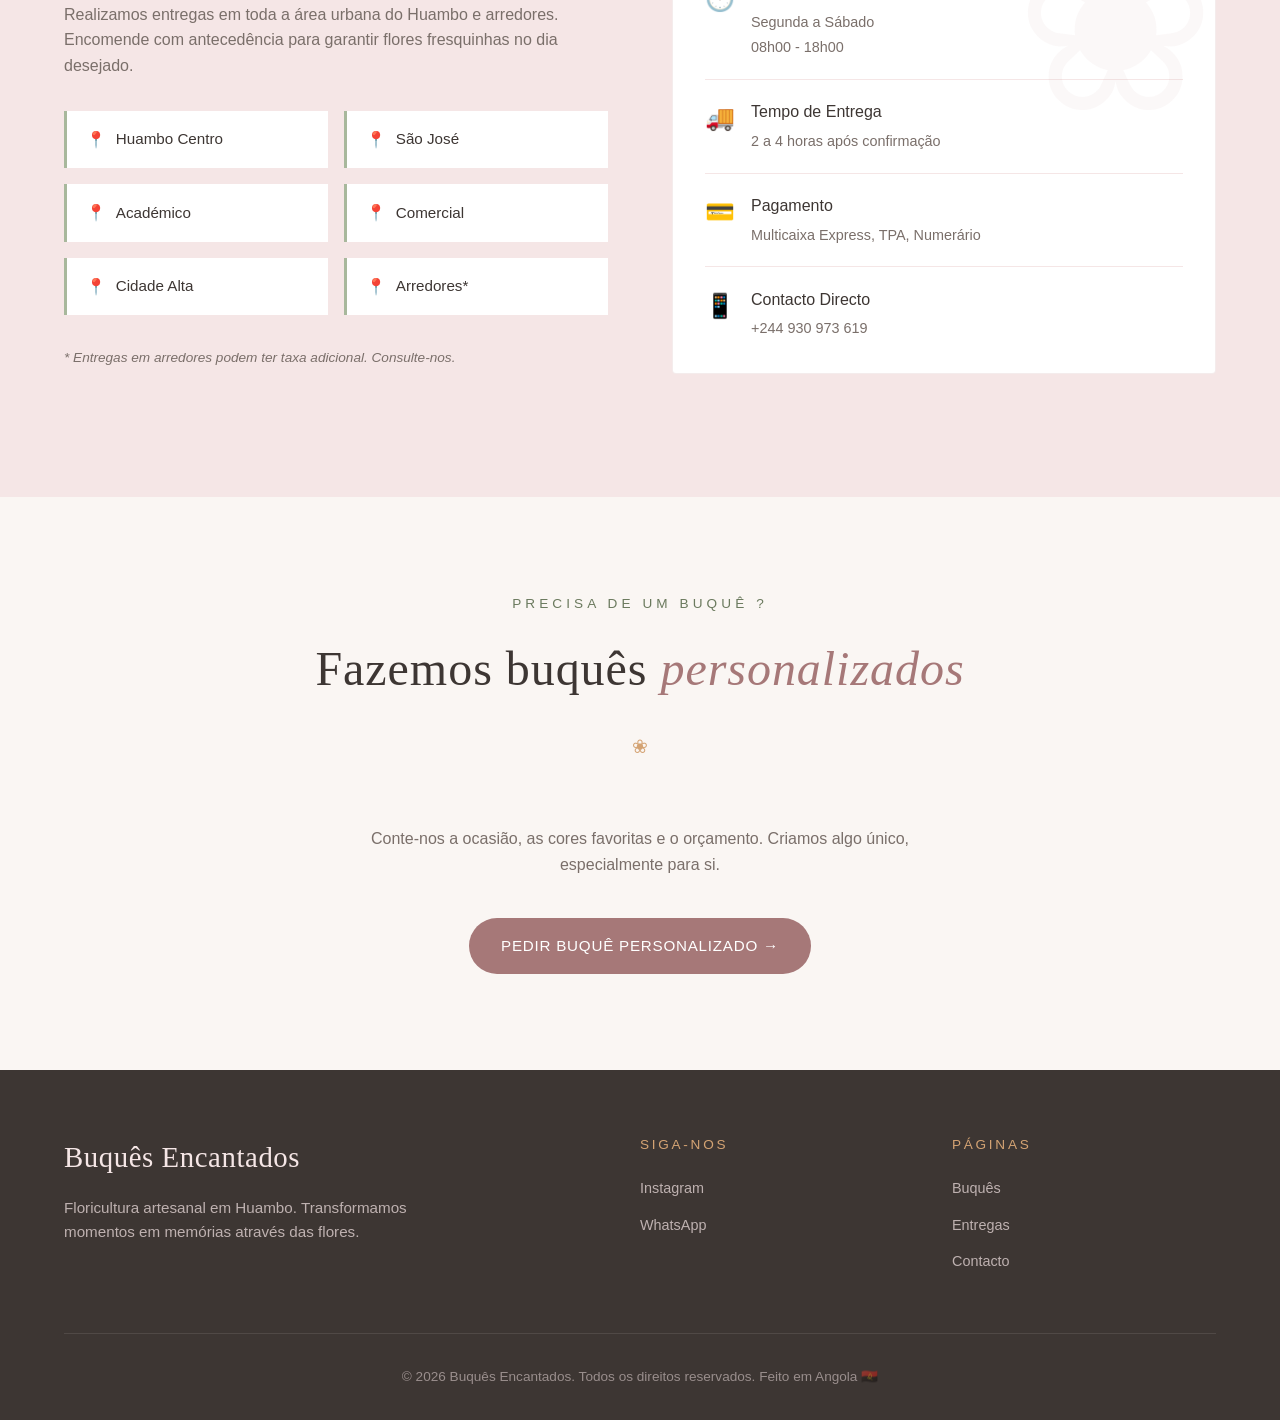
==== commit f6592e85: "`Updated HTML and CSS files for a flower shop website`" ====
--- a/index.html
+++ b/index.html
@@ -1,117 +1,418 @@
 <!DOCTYPE html>
 <html lang="pt-AO">
 <head>
+    <!-- ============================================= -->
+    <!-- META TAGS - Configurações básicas e SEO       -->
+    <!-- ============================================= -->
     <meta charset="UTF-8">
+    <meta http-equiv="X-UA-Compatible" content="IE=edge">
+    <!-- Viewport: garante que a página se adapte a celulares (responsivo) -->
     <meta name="viewport" content="width=device-width, initial-scale=1.0">
-    <meta name="description" content="A melhor floricultura do Huambo. Buquês artesanais, flores frescas e mimos especiais com entrega ao domicílio.">
-    <title>Mimos do Planalto | Floricultura em Huambo</title>
-    
+    
+    <!-- SEO: descrição que aparece no Google e ao partilhar no WhatsApp -->
+    <meta name="description" content="Buquês de flores artesanais em Huambo, Angola. Encomendas e entregas rápidas. Fale connosco pelo WhatsApp.">
+    <meta name="keywords" content="flores, buquês, Huambo, Angola, entrega de flores, floricultura">
+    <meta name="author" content="Floricultura">
+    
+    <!-- Open Graph: como a página aparece quando partilhada no WhatsApp/Facebook -->
+    <meta property="og:title" content="Flores em Huambo">
+    <meta property="og:description" content="Buquês artesanais com entrega em Huambo e arredores.">
+    <meta property="og:type" content="website">
+    
+    <title>Flores Artesanais em Huambo</title>
+    
+
+     <link rel="stylesheet" href="style.css">
     <link rel="preconnect" href="https://fonts.googleapis.com">
-    <link href="https://fonts.googleapis.com/css2?family=Cormorant+Garamond:ital,wght@0,500;0,700;1,500&family=Montserrat:wght@300;400;600&display=swap" rel="stylesheet">
-
-    <style>
-        :root {
-            --primary: #d4a373; /* Tom de terra/dourado */
-            --secondary: #606c38; /* Verde folha */
-            --accent: #bc6c25; /* Terracota */
-            --light: #fefae0;
-            --dark: #283618;
-            --white: #ffffff;
-        }
-
-        * { margin: 0; padding: 0; box-sizing: border-box; }
-        body { font-family: 'Montserrat', sans-serif; background-color: var(--light); color: var(--dark); line-height: 1.6; }
-
-        .container { max-width: 1100px; margin: 0 auto; padding: 0 20px; }
-        em { font-family: 'Cormorant Garamond', serif; font-style: italic; }
-
-        /* Navigation */
-        .navbar { background: var(--white); padding: 15px 0; position: sticky; top: 0; z-index: 1000; box-shadow: 0 2px 10px rgba(0,0,0,0.05); }
-        .nav-container { display: flex; justify-content: space-between; align-items: center; }
-        .logo { font-family: 'Cormorant Garamond', serif; font-size: 1.8rem; font-weight: bold; color: var(--secondary); text-decoration: none; }
-        .logo span { color: var(--accent); }
-        .nav-links { list-style: none; display: flex; gap: 20px; }
-        .nav-links a { text-decoration: none; color: var(--dark); font-weight: 500; font-size: 0.9rem; transition: 0.3s; }
-        .nav-links a:hover { color: var(--accent); }
-
-        /* Hero */
-        .hero { display: flex; align-items: center; min-height: 80vh; padding: 60px 0; gap: 40px; flex-wrap: wrap; }
-        .hero-content { flex: 1; min-width: 300px; }
-        .hero-tag { background: var(--secondary); color: var(--white); padding: 5px 15px; border-radius: 50px; font-size: 0.8rem; text-transform: uppercase; letter-spacing: 1px; }
-        .hero h1 { font-family: 'Cormorant Garamond', serif; font-size: 3.5rem; line-height: 1.1; margin: 20px 0; color: var(--dark); }
-        .hero p { font-size: 1.1rem; margin-bottom: 30px; color: #444; }
-        .hero-image { flex: 1; min-width: 300px; position: relative; }
-        .hero-image img { width: 100%; border-radius: 20px; box-shadow: 20px 20px 0 var(--primary); }
-
-        /* Buttons */
-        .btn { display: inline-block; padding: 15px 35px; border-radius: 5px; text-decoration: none; font-weight: 600; transition: 0.3s; cursor: pointer; border: none; }
-        .btn-primary { background: var(--accent); color: var(--white); }
-        .btn-primary:hover { background: var(--dark); transform: translateY(-3px); }
-        .btn-whatsapp { background: #25d366; color: var(--white); width: 100%; text-align: center; margin-top: 15px; }
-
-        /* Products Section */
-        .produtos { padding: 80px 0; background: var(--white); }
-        .section-title { text-align: center; margin-bottom: 50px; }
-        .section-title h2 { font-family: 'Cormorant Garamond', serif; font-size: 2.8rem; }
-        .produtos-grid { display: grid; grid-template-columns: repeat(auto-fit, minmax(300px, 1fr)); gap: 30px; }
-        
-        .produto-card { background: var(--light); border-radius: 15px; overflow: hidden; transition: 0.3s; }
-        .produto-card:hover { transform: translateY(-10px); box-shadow: 0 10px 20px rgba(0,0,0,0.1); }
-        .produto-imagem { height: 350px; overflow: hidden; }
-        .produto-imagem img { width: 100%; height: 100%; object-fit: cover; }
-        .produto-info { padding: 25px; }
-        .produto-categoria { color: var(--accent); font-size: 0.8rem; font-weight: 600; text-transform: uppercase; }
-        .produto-nome { font-family: 'Cormorant Garamond', serif; font-size: 1.6rem; margin: 10px 0; }
-        .produto-preco { font-size: 1.4rem; font-weight: bold; color: var(--secondary); margin-bottom: 15px; }
-        .moeda { font-size: 0.9rem; margin-left: 4px; }
-
-        /* Entrega Info */
-        .entrega { padding: 80px 0; background: var(--secondary); color: var(--white); }
-        .entrega-grid { display: grid; grid-template-columns: 1fr 1fr; gap: 50px; align-items: center; }
-        .zonas-lista { list-style: none; margin: 20px 0; display: grid; grid-template-columns: 1fr 1fr; gap: 10px; }
-        .zonas-lista li::before { content: "📍 "; }
-        .info-box { background: rgba(255,255,255,0.1); padding: 30px; border-radius: 15px; border-left: 5px solid var(--primary); }
-
-        /* Footer */
-        .footer { background: var(--dark); color: var(--white); padding: 60px 0 20px; }
-        .footer-grid { display: grid; grid-template-columns: repeat(auto-fit, minmax(200px, 1fr)); gap: 40px; margin-bottom: 40px; }
-        .footer-brand h3 { font-family: 'Cormorant Garamond', serif; font-size: 1.8rem; margin-bottom: 15px; }
-        .footer-col h4 { margin-bottom: 20px; color: var(--primary); }
-        .footer-col ul { list-style: none; }
-        .footer-col a { color: #ccc; text-decoration: none; display: block; margin-bottom: 10px; }
-        .footer-bottom { border-top: 1px solid rgba(255,255,255,0.1); padding-top: 20px; text-align: center; font-size: 0.8rem; }
-
-        /* Floating WhatsApp */
-        .whatsapp-flutuante { position: fixed; bottom: 30px; right: 30px; background: #25d366; width: 60px; height: 60px; border-radius: 50%; display: flex; align-items: center; justify-content: center; box-shadow: 0 4px 10px rgba(0,0,0,0.3); z-index: 1000; transition: 0.3s; }
-        .whatsapp-flutuante:hover { transform: scale(1.1); }
-        .whatsapp-flutuante svg { width: 35px; fill: white; }
-
-        @media (max-width: 768px) {
-            .hero h1 { font-size: 2.5rem; }
-            .entrega-grid { grid-template-columns: 1fr; }
-            .nav-links { display: none; }
-        }
-    </style>
+    <link rel="preconnect" href="https://fonts.gstatic.com" crossorigin>
+    
+    <link href="https://fonts.googleapis.com/css2?family=Oswald:wght@200..700&display=swap" rel="stylesheet">
+     <link rel="icon" href="data:image/svg+xml,<svg xmlns=%22http://www.w3.org/2000/svg%22 viewBox=%220 0 100 100%22><text y=%22.9em%22 font-size=%2290%22>🌸</text></svg>">
+    
 </head>
 <body>
 
     <nav class="navbar">
-        <div class="container nav-container">
-            <a href="#" class="logo">Mimos do <span>Planalto</span></a>
+        <div class="nav-container">
+            <div class="logo">Buquês <span>Encantados</span></div>
+            
+            <!-- Menu de navegação (esconde-se em ecrãs pequenos) -->
             <ul class="nav-links">
-                <li><a href="#produtos">Colecções</a></li>
+                <li><a href="#produtos">Buquês</a></li>
                 <li><a href="#entrega">Entregas</a></li>
-                <li><a href="#contacto">Falar com Florista</a></li>
+                <li><a href="#contacto">Contacto</a></li>
             </ul>
         </div>
     </nav>
 
-    <section class="container hero">
-        <div class="hero-content">
-            <span class="hero-tag">A sua Florista no Huambo</span>
-            <h1>Flores que celebram a vida no <em>Planalto Central</em>.</h1>
+    <!-- ============================================= -->
+    <!-- HERO SECTION - Banner principal               -->
+    <!-- ============================================= -->
+    <section class="hero">
+        <div class="hero-content fade-in">
+            <span class="hero-tag">Floricultura Artesanal</span>
+            <h1>Cada flor conta uma <em>história única</em>.</h1>
+            <p class="hero-description">
+                Buquês personalizados feitos com amor em Huambo. Entregamos a beleza 
+                directamente à sua porta — para si ou para quem ama.
+            </p>
+            <!-- BOTÃO PRINCIPAL: Já vai com mensagem pronta para o WhatsApp -->
+            <!-- IMPORTANTE: Substitua o número 244923000000 pelo número real da consultora -->
+            <a href="https://wa.me/244923000000?text=Ol%C3%A1!%20Gostaria%20de%20falar%20com%20a%20consultora%20sobre%20os%20buqu%C3%AAs." 
+               class="btn btn-primary" 
+               target="_blank" 
+               rel="noopener">
+                Falar com Consultora →
+            </a>
+        </div>
+
+        <!-- IMAGEM PRINCIPAL: Substitua a URL pela foto da loja/dona -->
+        <!-- Usamos parâmetros do Unsplash (?w=600&q=75) para otimizar o tamanho -->
+        <div class="hero-image fade-in">
+            <img src="imagens/1.jpg" 
+                 alt="Florista a preparar buquê" 
+                 loading="eager"
+                 width="600"
+                 height="750">
+        </div>
+    </section>
+
+    <!-- ============================================= -->
+    <!-- SECÇÃO DE PRODUTOS - Grid com os buquês       -->
+    <!-- ============================================= -->
+    <section class="produtos" id="produtos">
+        <div class="container">
+            <div class="section-title">
+                <span class="tag">Nossa Colecção</span>
+                <h2>Buquês <em>em destaque</em></h2>
+            </div>
+
+            <!-- Grid responsivo (ajusta-se sozinho ao ecrã) -->
+            <div class="produtos-grid">
+
+                <!-- ============================================= -->
+                <!-- CARD 1: Buquê Romance                         -->
+                <!-- Para adicionar mais buquês, copie um card     -->
+                <!-- ============================================= -->
+                <article class="produto-card">
+                    <div class="produto-imagem">
+                        <!-- loading="lazy": só carrega a imagem quando aparece no ecrã (poupa internet) -->
+                        <img src="https://images.unsplash.com/photo-1561181286-d3fee7d55364?w=400&q=70&auto=format&fit=crop" 
+                             alt="Buquê Romance com rosas vermelhas" 
+                             loading="lazy"
+                             width="400"
+                             height="500">
+                    </div>
+                    <div class="produto-info">
+                        <span class="produto-categoria">Clássico</span>
+                        <h3 class="produto-nome">Romance Eterno</h3>
+                        <p class="produto-descricao">
+                            Rosas vermelhas selecionadas com folhagem nobre. O clássico que nunca falha.
+                        </p>
+                        <div class="produto-preco">
+                            25.000<span class="moeda">Kz</span>
+                        </div>
+                        <!-- Mensagem pronta para WhatsApp (já com nome do produto codificado) -->
+                        <a href="https://wa.me/244923000000?text=Ol%C3%A1%2C%20gostaria%20de%20encomendar%20o%20Romance%20Eterno." 
+                           class="btn btn-whatsapp" 
+                           target="_blank" 
+                           rel="noopener">
+                            Encomendar via WhatsApp
+                        </a>
+                    </div>
+                </article>
+
+                <!-- CARD 2: Primavera -->
+                <article class="produto-card">
+                    <div class="produto-imagem">
+                        <img src="imagens/2.jpg" 
+                             alt="Buquê Primavera com flores coloridas" 
+                             loading="lazy"
+                             width="400"
+                             height="500">
+                    </div>
+                    <div class="produto-info">
+                        <span class="produto-categoria">Colorido</span>
+                        <h3 class="produto-nome">Sopro de Primavera</h3>
+                        <p class="produto-descricao">
+                            Mistura vibrante de flores sazonais. Alegria em forma de buquê.
+                        </p>
+                        <div class="produto-preco">
+                            18.000<span class="moeda">Kz</span>
+                        </div>
+                        <a href="https://wa.me/244930973619?text=Ol%C3%A1%2C%20gostaria%20de%20encomendar%20o%20Sopro%20de%20Primavera." 
+                           class="btn btn-whatsapp" 
+                           target="_blank" 
+                           rel="noopener">
+                            Encomendar via WhatsApp
+                        </a>
+                    </div>
+                </article>
+
+                <!-- CARD 3: Branco Puro -->
+                <article class="produto-card">
+                    <div class="produto-imagem">
+                        <img src="https://images.unsplash.com/photo-1455659817273-f96807779a8a?w=400&q=70&auto=format&fit=crop" 
+                             alt="Buquê de flores brancas" 
+                             loading="lazy"
+                             width="400"
+                             height="500">
+                    </div>
+                    <div class="produto-info">
+                        <span class="produto-categoria">Elegante</span>
+                        <h3 class="produto-nome">Pureza Branca</h3>
+                        <p class="produto-descricao">
+                            Lírios e rosas brancas. Perfeito para casamentos e momentos solenes.
+                        </p>
+                        <div class="produto-preco">
+                            32.000<span class="moeda">Kz</span>
+                        </div>
+                        <a href="https://wa.me/244923000000?text=Ol%C3%A1%2C%20gostaria%20de%20encomendar%20o%20Pureza%20Branca." 
+                           class="btn btn-whatsapp" 
+                           target="_blank" 
+                           rel="noopener">
+                            Encomendar via WhatsApp
+                        </a>
+                    </div>
+                </article>
+
+                <!-- CARD 4: Girassol -->
+                <article class="produto-card">
+                    <div class="produto-imagem">
+                        <img src="imagens/Un bouquet de chocolat 🍫💐.jpeg" 
+                             alt="Buquê de girassóis" 
+                             loading="lazy"
+                             width="400"
+                             height="500">
+                    </div>
+                    <div class="produto-info">
+                        <span class="produto-categoria">Solar</span>
+                        <h3 class="produto-nome">Raio de Sol</h3>
+                        <p class="produto-descricao">
+                            Girassóis radiantes que iluminam qualquer ambiente. Energia pura.
+                        </p>
+                        <div class="produto-preco">
+                            15.000<span class="moeda">Kz</span>
+                        </div>
+                        <a href="https://wa.me/244923000000?text=Ol%C3%A1%2C%20gostaria%20de%20encomendar%20o%20Raio%20de%20Sol." 
+                           class="btn btn-whatsapp" 
+                           target="_blank" 
+                           rel="noopener">
+                            Encomendar via WhatsApp
+                        </a>
+                    </div>
+                </article>
+
+                <!-- CARD 5: Tropical -->
+                <article class="produto-card">
+                    <div class="produto-imagem">
+                        <img src="imagens/1C.jpeg" 
+                             alt="Buquê tropical exótico" 
+                             loading="lazy"
+                             width="400"
+                             height="500">
+                    </div>
+                    <div class="produto-info">
+                        <span class="produto-categoria">Exótico</span>
+                        <h3 class="produto-nome">Brisa Tropical</h3>
+                        <p class="produto-descricao">
+                            Flores exóticas africanas. Para quem ama o diferente e marcante.
+                        </p>
+                        <div class="produto-preco">
+                            28.000<span class="moeda">Kz</span>
+                        </div>
+                        <a href="https://wa.me/244923000000?text=Ol%C3%A1%2C%20gostaria%20de%20encomendar%20o%20Brisa%20Tropical." 
+                           class="btn btn-whatsapp" 
+                           target="_blank" 
+                           rel="noopener">
+                            Encomendar via WhatsApp
+                        </a>
+                    </div>
+                </article>
+
+                <!-- CARD 6: Suave -->
+                <article class="produto-card">
+                    <div class="produto-imagem">
+                        <img src="imagens/2C.jpeg" 
+                             alt="Buquê delicado em tons pastel" 
+                             loading="lazy"
+                             width="400"
+                             height="500">
+                    </div>
+                    <div class="produto-info">
+                        <span class="produto-categoria">Delicado</span>
+                        <h3 class="produto-nome">Encanto Pastel</h3>
+                        <p class="produto-descricao">
+                            Tons suaves de rosa e pêssego. Romântico e contemporâneo.
+                        </p>
+                        <div class="produto-preco">
+                            22.000<span class="moeda">Kz</span>
+                        </div>
+                        <a href="https://wa.me/244923000000?text=Ol%C3%A1%2C%20gostaria%20de%20encomendar%20o%20Encanto%20Pastel." 
+                           class="btn btn-whatsapp" 
+                           target="_blank" 
+                           rel="noopener">
+                            Encomendar via WhatsApp
+                        </a>
+                    </div>
+                </article>
+
+            </div>
+        </div>
+    </section>
+
+    <!-- ============================================= -->
+    <!-- SECÇÃO DE ENTREGA - Zonas atendidas           -->
+    <!-- ============================================= -->
+    <section class="entrega" id="entrega">
+        <div class="container">
+            <div class="entrega-grid">
+
+                <div class="entrega-content">
+                    <span class="hero-tag" style="padding-left: 0;">Entregas</span>
+                    <h2>Levamos as flores até <em>si</em></h2>
+                    <p>
+                        Realizamos entregas em toda a área urbana do Huambo e arredores. 
+                        Encomende com antecedência para garantir flores fresquinhas no dia desejado.
+                    </p>
+
+                    <!-- LISTA DE ZONAS: Edite aqui as zonas que a empreendedora cobre -->
+                    <ul class="zonas-lista">
+                        <li>Huambo Centro</li>
+                        <li>São José</li>
+                        <li>Académico</li>
+                        <li>Comercial</li>
+                        <li>Cidade Alta</li>
+                        <li>Arredores*</li>
+                    </ul>
+
+                    <p style="font-size: 0.85rem; font-style: italic;">
+                        * Entregas em arredores podem ter taxa adicional. Consulte-nos.
+                    </p>
+                </div>
+
+                <!-- CAIXA DE INFORMAÇÕES: Horários e contactos -->
+                <div class="info-box">
+                    <h3>Informações</h3>
+                    
+                    <div class="info-item">
+                        <div class="info-icon">🕐</div>
+                        <div class="info-text">
+                            <strong>Horário</strong>
+                            <span>Segunda a Sábado<br>08h00 - 18h00</span>
+                        </div>
+                    </div>
+
+                    <div class="info-item">
+                        <div class="info-icon">🚚</div>
+                        <div class="info-text">
+                            <strong>Tempo de Entrega</strong>
+                            <span>2 a 4 horas após confirmação</span>
+                        </div>
+                    </div>
+
+                    <div class="info-item">
+                        <div class="info-icon">💳</div>
+                        <div class="info-text">
+                            <strong>Pagamento</strong>
+                            <span>Multicaixa Express, TPA, Numerário</span>
+                        </div>
+                    </div>
+
+                    <div class="info-item">
+                        <div class="info-icon">📱</div>
+                        <div class="info-text">
+                            <strong>Contacto Directo</strong>
+                            <!-- IMPORTANTE: Atualize o número do WhatsApp aqui -->
+                            <span>+244 930 973 619</span>
+                        </div>
+                    </div>
+                </div>
+
+            </div>
+        </div>
+    </section>
+
+    <!-- ============================================= -->
+    <!-- CTA FINAL - Última chamada para acção         -->
+    <!-- ============================================= -->
+    <section class="cta-final" id="contacto">
+        <div class="container">
+            <div class="section-title">
+                <span class="tag">Precisa de um buquê ?</span>
+                <h2>Fazemos buquês <em>personalizados</em></h2>
+            </div>
             <p>
-                Criamos buquês exclusivos com as flores mais frescas da região. 
-                Seja para um pedido de desculpas, um aniversário ou "só porque sim", nós levamos o seu carinho ao destino.
+                Conte-nos a ocasião, as cores favoritas e o orçamento. 
+                Criamos algo único, especialmente para si.
             </p>
-            <a href="+            <a href="https://wa.me/2449230973619?text=Ol%C3%A1!%20Gostaria%20de%20encomendar%20um%20buqu%C3%AA%20personalizado." 
+               class="btn btn-primary" 
+               target="_blank" 
+               rel="noopener">
+                Pedir Buquê Personalizado →
+            </a>
+        </div>
+    </section>
+
+    <!-- ============================================= -->
+    <!-- FOOTER - Rodapé com informações               -->
+    <!-- ============================================= -->
+    <footer class="footer">
+        <div class="container">
+            <div class="footer-grid">
+                
+                <!-- Coluna 1: Marca e descrição -->
+                <div class="footer-brand">
+                    <h3>Buquês Encantados</h3>
+                    <p>
+                        Floricultura artesanal em Huambo. 
+                        Transformamos momentos em memórias através das flores.
+                    </p>
+                </div>
+
+                <!-- Coluna 2: Redes Sociais -->
+                <div class="footer-col">
+                    <h4>Siga-nos</h4>
+                    <ul>
+                        <!-- ATUALIZE: Coloque o @ correto do Instagram -->
+                        <li><a href="https://instagram.com/buquesencantados" target="_blank" rel="noopener">Instagram</a></li>
+                        <li><a href="https://wa.me/244923000000" target="_blank" rel="noopener">WhatsApp</a></li>
+                    </ul>
+                </div>
+
+                <!-- Coluna 3: Navegação -->
+                <div class="footer-col">
+                    <h4>Páginas</h4>
+                    <ul>
+                        <li><a href="#produtos">Buquês</a></li>
+                        <li><a href="#entrega">Entregas</a></li>
+                        <li><a href="#contacto">Contacto</a></li>
+                    </ul>
+                </div>
+
+            </div>
+
+            <!-- Direitos autorais -->
+             <div class="footer-bottom">
+                <p>&copy; 2026 Buquês Encantados. Todos os direitos reservados. Feito em Angola 🇦🇴</p>
+            </div>
+        </div>
+    </footer>
+
+    <!-- ============================================= -->
+    <!-- BOTÃO FLUTUANTE WHATSAPP - Sempre visível    -->
+    <!-- ============================================= -->
+    <a href="https://wa.me/244923000000?text=Ol%C3%A1!%20Vim%20pelo%20site%20e%20gostaria%20de%20mais%20informa%C3%A7%C3%B5es." 
+       class="whatsapp-flutuante" 
+       target="_blank" 
+       rel="noopener"
+       aria-label="Falar pelo WhatsApp">
+        <!-- Ícone do WhatsApp em SVG (mais leve que imagem) -->
+        <svg viewBox="0 0 24 24" xmlns="http://www.w3.org/2000/svg">
+            <path d="M17.472 14.382c-.297-.149-1.758-.867-2.03-.967-.273-.099-.471-.148-.67.15-.197.297-.767.966-.94 1.164-.173.199-.347.223-.644.075-.297-.15-1.255-.463-2.39-1.475-.883-.788-1.48-1.761-1.653-2.059-.173-.297-.018-.458.13-.606.134-.133.298-.347.446-.52.149-.174.198-.298.298-.497.099-.198.05-.371-.025-.52-.075-.149-.669-1.612-.916-2.207-.242-.579-.487-.5-.669-.51-.173-.008-.371-.01-.57-.01-.198 0-.52.074-.792.372-.272.297-1.04 1.016-1.04 2.479 0 1.462 1.065 2.875 1.213 3.074.149.198 2.096 3.2 5.077 4.487.709.306 1.262.489 1.694.625.712.227 1.36.195 1.871.118.571-.085 1.758-.719 2.006-1.413.248-.694.248-1.289.173-1.413-.074-.124-.272-.198-.57-.347m-5.421 7.403h-.004a9.87 9.87 0 01-5.031-1.378l-.361-.214-3.741.982.998-3.648-.235-.374a9.86 9.86 0 01-1.51-5.26c.001-5.45 4.436-9.884 9.888-9.884 2.64 0 5.122 1.03 6.988 2.898a9.825 9.825 0 012.893 6.994c-.003 5.45-4.437 9.884-9.885 9.884m8.413-18.297A11.815 11.815 0 0012.05 0C5.495 0 .16 5.335.157 11.892c0 2.096.547 4.142 1.588 5.945L.057 24l6.305-1.654a11.882 11.882 0 005.683 1.448h.005c6.554 0 11.89-5.335 11.893-11.893a11.821 11.821 0 00-3.48-8.413z"/>
+        </svg>
+    </a>
+
+</body>
+</html>
--- a/style.css
+++ b/style.css
@@ -0,0 +1,728 @@
+/* ============================================= */
+        /* VARIÁVEIS DE COR - Mude aqui para alterar TODA a página */
+        /* ============================================= */
+        :root {
+            --rosa-seco:  #d4a373;           /* Rosa principal (botões e destaques) */
+            --rosa-claro: #f5e6e6;         /* Rosa muito claro (fundos suaves) */
+            --rosa-escuro: #a67878;        /* Rosa escuro (hover dos botões) */
+            --verde-suave: #a8b89c;        /* Verde sálvia (folhas) */
+            --verde-escuro: #6b7a5e;       /* Verde escuro (acentos) */
+            --branco-sujo: #faf6f3;        /* Branco quente (fundo principal) */
+            --bege: #f0e8e0;               /* Bege suave (cards) */
+            --texto: #3d3633;              /* Cor do texto principal */
+            --texto-suave: #7a6f6a;        /* Texto secundário */
+            --whatsapp: #25d366;           /* Verde oficial do WhatsApp */
+            --whatsapp-escuro: #1da851;    /* WhatsApp hover */
+        }
+
+        * {
+            margin: 0;
+            padding: 0;
+            box-sizing: border-box;
+        }
+
+        /* Rolagem suave ao clicar nos links do menu */
+        html {
+            scroll-behavior: smooth;
+        }
+
+       
+        body {
+            font-family: 'Jost', sans-serif;
+            font-weight: 300;
+            color: var(--texto);
+            background-color: var(--branco-sujo);
+            line-height: 1.6;
+            overflow-x: hidden; /* Evita scroll horizontal indesejado */
+        }
+
+        /* Títulos usam a fonte serifada elegante */
+        h1, h2, h3 {
+            font-family: 'Cormorant Garamond', serif;
+            font-weight: 500;
+            letter-spacing: 0.02em;
+        }
+
+        img {
+            max-width: 100%;
+            display: block;
+        }
+
+        /* ============================================= */
+        /* CONTAINER - Limita largura em telas grandes  */
+        /* ============================================= */
+        .container {
+            max-width: 1200px;
+            margin: 0 auto;
+            padding: 0 1.5rem;
+        }
+
+        /* ============================================= */
+        /* NAVBAR - Menu superior fixo                  */
+        /* ============================================= */
+        .navbar {
+            position: sticky;
+            top: 0;
+            background-color: rgba(250, 246, 243, 0.95);
+            backdrop-filter: blur(10px);
+            -webkit-backdrop-filter: blur(10px); /* Safari */
+            z-index: 100;
+            padding: 1rem 0;
+            border-bottom: 1px solid rgba(201, 160, 160, 0.15);
+        }
+
+        .nav-container {
+            display: flex;
+            justify-content: space-between;
+            align-items: center;
+            max-width: 1200px;
+            margin: 0 auto;
+            padding: 0 1.5rem;
+        }
+
+        .logo {
+            font-family: 'Cormorant Garamond', serif;
+            font-size: 1.5rem;
+            font-weight: 600;
+            color: var(--rosa-escuro);
+            letter-spacing: 0.05em;
+        }
+
+        .logo span {
+            color: var(--verde-escuro);
+            font-style: italic;
+        }
+
+        /* Menu de navegação - escondido no celular */
+        .nav-links {
+            display: flex;
+            gap: 2rem;
+            list-style: none;
+        }
+
+        .nav-links a {
+            color: var(--texto);
+            text-decoration: none;
+            font-size: 0.9rem;
+            letter-spacing: 0.05em;
+            transition: color 0.3s ease;
+            text-transform: uppercase;
+        }
+
+        .nav-links a:hover {
+            color: var(--rosa-escuro);
+        }
+
+        /* ============================================= */
+        /* HERO SECTION - Primeira secção (banner)      */
+        /* ============================================= */
+        .hero {
+            display: grid;
+            grid-template-columns: 1fr 1fr;
+            gap: 4rem;
+            align-items: center;
+            padding: 5rem 1.5rem;
+            max-width: 1200px;
+            margin: 0 auto;
+            min-height: 80vh;
+        }
+
+        .hero-content {
+            position: relative;
+        }
+
+        /* Pequeno texto decorativo acima do título */
+        .hero-tag {
+            display: inline-block;
+            font-size: 0.85rem;
+            letter-spacing: 0.3em;
+            text-transform: uppercase;
+            color: var(--verde-escuro);
+            margin-bottom: 1.5rem;
+            padding-left: 3rem;
+            position: relative;
+        }
+
+        /* Linha decorativa antes da tag */
+        .hero-tag::before {
+            content: '';
+            position: absolute;
+            left: 0;
+            top: 50%;
+            width: 2rem;
+            height: 1px;
+            background-color: var(--verde-escuro);
+        }
+
+        .hero h1 {
+            font-size: clamp(2.5rem, 5vw, 4.5rem); /* Tamanho responsivo: ajusta sozinho */
+            line-height: 1.1;
+            margin-bottom: 1.5rem;
+            color: var(--texto);
+        }
+
+        .hero h1 em {
+            color: var(--rosa-escuro);
+            font-style: italic;
+            font-weight: 400;
+        }
+
+        .hero-description {
+            font-size: 1.1rem;
+            color: var(--texto-suave);
+            margin-bottom: 2.5rem;
+            max-width: 480px;
+        }
+
+        /* ============================================= */
+        /* BOTÕES - Estilos reutilizáveis                */
+        /* ============================================= */
+        .btn {
+            display: inline-flex;
+            align-items: center;
+            gap: 0.6rem;
+            padding: 1rem 2rem;
+            border: none;
+            border-radius: 50px;
+            font-family: 'Jost', sans-serif;
+            font-size: 0.95rem;
+            font-weight: 400;
+            letter-spacing: 0.05em;
+            cursor: pointer;
+            text-decoration: none;
+            transition: all 0.3s ease;
+            text-transform: uppercase;
+        }
+
+        /* Botão principal (rosa) */
+        .btn-primary {
+            background-color: var(--rosa-escuro);
+            color: white;
+        }
+
+        .btn-primary:hover {
+            background-color: var(--texto);
+            transform: translateY(-2px);
+            box-shadow: 0 10px 25px rgba(166, 120, 120, 0.3);
+        }
+
+        /* Botão WhatsApp (verde) */
+        .btn-whatsapp {
+            background-color: var(--whatsapp);
+            color: white;
+            width: 100%;
+            justify-content: center;
+        }
+
+        .btn-whatsapp:hover {
+            background-color: var(--whatsapp-escuro);
+            transform: translateY(-2px);
+        }
+
+        /* ============================================= */
+        /* IMAGEM HERO - Foto principal com moldura     */
+        /* ============================================= */
+        .hero-image {
+            position: relative;
+            aspect-ratio: 4/5;
+            overflow: hidden;
+            border-radius: 4px;
+        }
+
+        .hero-image img {
+            width: 100%;
+            height: 100%;
+            object-fit: cover;
+        }
+
+        /* Decoração: moldura verde atrás da imagem */
+        .hero-image::before {
+            content: '';
+            position: absolute;
+            top: 1.5rem;
+            left: 1.5rem;
+            right: -1.5rem;
+            bottom: -1.5rem;
+            border: 1px solid var(--verde-suave);
+            z-index: -1;
+        }
+
+        /* ============================================= */
+        /* TÍTULOS DE SECÇÃO - Estilo reutilizável      */
+        /* ============================================= */
+        .section-title {
+            text-align: center;
+            margin-bottom: 4rem;
+        }
+
+        .section-title .tag {
+            font-size: 0.85rem;
+            letter-spacing: 0.3em;
+            text-transform: uppercase;
+            color: var(--verde-escuro);
+            display: block;
+            margin-bottom: 1rem;
+        }
+
+        .section-title h2 {
+            font-size: clamp(2rem, 4vw, 3rem);
+            color: var(--texto);
+        }
+
+        .section-title h2 em {
+            color: var(--rosa-escuro);
+            font-style: italic;
+        }
+
+        /* Linha decorativa abaixo do título */
+        .section-title::after {
+            content: '❀';
+            display: block;
+            margin-top: 1rem;
+            color: var(--rosa-seco);
+            font-size: 1.2rem;
+        }
+
+        /* ============================================= */
+        /* GRID DE PRODUTOS - Galeria de buquês         */
+        /* ============================================= */
+        .produtos {
+            padding: 6rem 0;
+            background-color: var(--branco-sujo);
+        }
+
+        .produtos-grid {
+            display: grid;
+            /* Auto-fit: ajusta o número de colunas conforme o ecrã */
+            grid-template-columns: repeat(auto-fit, minmax(280px, 1fr));
+            gap: 2.5rem;
+        }
+
+        /* CARD DE PRODUTO - Cada buquê */
+        .produto-card {
+            background-color: white;
+            border-radius: 4px;
+            overflow: hidden;
+            transition: transform 0.4s ease, box-shadow 0.4s ease;
+            display: flex;
+            flex-direction: column;
+        }
+
+        .produto-card:hover {
+            transform: translateY(-8px);
+            box-shadow: 0 20px 40px rgba(166, 120, 120, 0.15);
+        }
+
+        .produto-imagem {
+            aspect-ratio: 4/5;
+            overflow: hidden;
+            position: relative;
+        }
+
+        .produto-imagem img {
+            width: 100%;
+            height: 100%;
+            object-fit: cover;
+            transition: transform 0.6s ease;
+        }
+
+        .produto-card:hover .produto-imagem img {
+            transform: scale(1.05); /* Efeito de zoom suave ao passar o rato */
+        }
+
+        .produto-info {
+            padding: 1.8rem;
+            flex-grow: 1;
+            display: flex;
+            flex-direction: column;
+        }
+
+        .produto-categoria {
+            font-size: 0.75rem;
+            letter-spacing: 0.2em;
+            text-transform: uppercase;
+            color: var(--verde-escuro);
+            margin-bottom: 0.5rem;
+        }
+
+        .produto-nome {
+            font-family: 'Cormorant Garamond', serif;
+            font-size: 1.6rem;
+            font-weight: 500;
+            margin-bottom: 0.5rem;
+            color: var(--texto);
+        }
+
+        .produto-descricao {
+            font-size: 0.9rem;
+            color: var(--texto-suave);
+            margin-bottom: 1.5rem;
+            flex-grow: 1;
+        }
+
+        .produto-preco {
+            font-family: 'Cormorant Garamond', serif;
+            font-size: 1.8rem;
+            font-weight: 600;
+            color: var(--rosa-escuro);
+            margin-bottom: 1.2rem;
+        }
+
+        .produto-preco .moeda {
+            font-size: 1rem;
+            font-weight: 400;
+            color: var(--texto-suave);
+            margin-left: 0.3rem;
+        }
+
+        /* ============================================= */
+        /* SECÇÃO DE ENTREGA - Zonas de entrega         */
+        /* ============================================= */
+        .entrega {
+            padding: 6rem 0;
+            background-color: var(--rosa-claro);
+            position: relative;
+            overflow: hidden;
+        }
+
+        /* Decoração floral no fundo (suave) */
+        .entrega::before {
+            content: '❀';
+            position: absolute;
+            top: 10%;
+            right: 5%;
+            font-size: 15rem;
+            color: rgba(201, 160, 160, 0.08);
+            pointer-events: none;
+        }
+
+        .entrega-grid {
+            display: grid;
+            grid-template-columns: 1fr 1fr;
+            gap: 4rem;
+            align-items: center;
+        }
+
+        .entrega-content h2 {
+            font-size: clamp(2rem, 4vw, 2.8rem);
+            margin-bottom: 1.5rem;
+        }
+
+        .entrega-content h2 em {
+            color: var(--rosa-escuro);
+            font-style: italic;
+        }
+
+        .entrega-content p {
+            color: var(--texto-suave);
+            margin-bottom: 2rem;
+        }
+
+        /* Lista das zonas de entrega */
+        .zonas-lista {
+            list-style: none;
+            display: grid;
+            grid-template-columns: repeat(2, 1fr);
+            gap: 1rem;
+            margin-bottom: 2rem;
+        }
+
+        .zonas-lista li {
+            padding: 1rem 1.2rem;
+            background-color: white;
+            border-left: 3px solid var(--verde-suave);
+            font-size: 0.95rem;
+            display: flex;
+            align-items: center;
+            gap: 0.6rem;
+        }
+
+        .zonas-lista li::before {
+            content: '📍';
+            font-size: 1rem;
+        }
+
+        .info-box {
+            background-color: white;
+            padding: 2rem;
+            border-radius: 4px;
+            border: 1px solid rgba(201, 160, 160, 0.2);
+        }
+
+        .info-box h3 {
+            font-size: 1.5rem;
+            margin-bottom: 1.5rem;
+            color: var(--rosa-escuro);
+        }
+
+        .info-item {
+            display: flex;
+            gap: 1rem;
+            margin-bottom: 1.2rem;
+            padding-bottom: 1.2rem;
+            border-bottom: 1px solid var(--rosa-claro);
+        }
+
+        .info-item:last-child {
+            margin-bottom: 0;
+            padding-bottom: 0;
+            border-bottom: none;
+        }
+
+        .info-icon {
+            font-size: 1.5rem;
+            flex-shrink: 0;
+        }
+
+        .info-text strong {
+            display: block;
+            font-weight: 500;
+            margin-bottom: 0.2rem;
+            color: var(--texto);
+        }
+
+        .info-text span {
+            font-size: 0.9rem;
+            color: var(--texto-suave);
+        }
+
+        /* ============================================= */
+        /* CTA FINAL - Chamada para acção               */
+        /* ============================================= */
+        .cta-final {
+            padding: 6rem 0;
+            text-align: center;
+            background-color: var(--branco-sujo);
+        }
+
+        .cta-final h2 {
+            font-size: clamp(2rem, 4vw, 3rem);
+            margin-bottom: 1.5rem;
+        }
+
+        .cta-final h2 em {
+            color: var(--rosa-escuro);
+            font-style: italic;
+        }
+
+        .cta-final p {
+            color: var(--texto-suave);
+            margin-bottom: 2.5rem;
+            max-width: 600px;
+            margin-left: auto;
+            margin-right: auto;
+        }
+
+        /* ============================================= */
+        /* FOOTER - Rodapé do site                      */
+        /* ============================================= */
+        .footer {
+            background-color: var(--texto);
+            color: var(--branco-sujo);
+            padding: 4rem 0 2rem;
+        }
+
+        .footer-grid {
+            display: grid;
+            grid-template-columns: 2fr 1fr 1fr;
+            gap: 3rem;
+            margin-bottom: 3rem;
+        }
+
+        .footer-brand h3 {
+            font-size: 1.8rem;
+            color: var(--rosa-claro);
+            margin-bottom: 1rem;
+        }
+
+        .footer-brand p {
+            color: rgba(245, 230, 230, 0.7);
+            font-size: 0.95rem;
+            max-width: 350px;
+        }
+
+        .footer-col h4 {
+            font-family: 'Jost', sans-serif;
+            font-size: 0.85rem;
+            letter-spacing: 0.2em;
+            text-transform: uppercase;
+            color: var(--rosa-seco);
+            margin-bottom: 1.2rem;
+            font-weight: 500;
+        }
+
+        .footer-col ul {
+            list-style: none;
+        }
+
+        .footer-col li {
+            margin-bottom: 0.7rem;
+        }
+
+        .footer-col a {
+            color: rgba(245, 230, 230, 0.7);
+            text-decoration: none;
+            font-size: 0.9rem;
+            transition: color 0.3s ease;
+        }
+
+        .footer-col a:hover {
+            color: var(--rosa-claro);
+        }
+
+        .footer-bottom {
+            padding-top: 2rem;
+            border-top: 1px solid rgba(245, 230, 230, 0.1);
+            text-align: center;
+            font-size: 0.85rem;
+            color: rgba(245, 230, 230, 0.5);
+        }
+
+        .footer-bottom span {
+            color: var(--rosa-seco);
+        }
+
+        /* ============================================= */
+        /* BOTÃO FLUTUANTE WHATSAPP - Sempre visível   */
+        /* ============================================= */
+        .whatsapp-flutuante {
+            position: fixed;
+            bottom: 1.5rem;
+            right: 1.5rem;
+            width: 60px;
+            height: 60px;
+            background-color: var(--whatsapp);
+            border-radius: 50%;
+            display: flex;
+            align-items: center;
+            justify-content: center;
+            box-shadow: 0 5px 20px rgba(37, 211, 102, 0.4);
+            z-index: 99;
+            transition: transform 0.3s ease;
+            text-decoration: none;
+            animation: pulse 2s infinite;
+        }
+
+        .whatsapp-flutuante:hover {
+            transform: scale(1.1);
+        }
+
+        .whatsapp-flutuante svg {
+            width: 32px;
+            height: 32px;
+            fill: white;
+        }
+
+        /* Animação de pulsação para chamar atenção */
+        @keyframes pulse {
+            0% { box-shadow: 0 5px 20px rgba(37, 211, 102, 0.4), 0 0 0 0 rgba(37, 211, 102, 0.6); }
+            70% { box-shadow: 0 5px 20px rgba(37, 211, 102, 0.4), 0 0 0 15px rgba(37, 211, 102, 0); }
+            100% { box-shadow: 0 5px 20px rgba(37, 211, 102, 0.4), 0 0 0 0 rgba(37, 211, 102, 0); }
+        }
+
+        /* ============================================= */
+        /* RESPONSIVO - Tablets (até 900px)             */
+        /* ============================================= */
+        @media (max-width: 900px) {
+            .hero {
+                grid-template-columns: 1fr;
+                gap: 3rem;
+                padding: 3rem 1.5rem;
+                text-align: center;
+                min-height: auto;
+            }
+
+            .hero-tag {
+                padding-left: 0;
+            }
+
+            .hero-tag::before {
+                display: none;
+            }
+
+            .hero-description {
+                margin-left: auto;
+                margin-right: auto;
+            }
+
+            .hero-image {
+                max-width: 400px;
+                margin: 0 auto;
+            }
+
+            .entrega-grid {
+                grid-template-columns: 1fr;
+                gap: 3rem;
+            }
+
+            .footer-grid {
+                grid-template-columns: 1fr 1fr;
+                gap: 2rem;
+            }
+        }
+
+        /* ============================================= */
+        /* RESPONSIVO - Celulares (até 600px)           */
+        /* ============================================= */
+        @media (max-width: 600px) {
+            /* Esconde menu no celular (poderia adicionar hambúrguer aqui) */
+            .nav-links {
+                display: none;
+            }
+
+            .produtos, .entrega, .cta-final {
+                padding: 4rem 0;
+            }
+
+            .produtos-grid {
+                grid-template-columns: 1fr;
+                gap: 2rem;
+            }
+
+            .zonas-lista {
+                grid-template-columns: 1fr;
+            }
+
+            .footer-grid {
+                grid-template-columns: 1fr;
+                text-align: center;
+            }
+
+            .footer-brand p {
+                margin: 0 auto;
+            }
+
+            .section-title {
+                margin-bottom: 3rem;
+            }
+
+            .whatsapp-flutuante {
+                width: 55px;
+                height: 55px;
+                bottom: 1rem;
+                right: 1rem;
+            }
+
+            .whatsapp-flutuante svg {
+                width: 28px;
+                height: 28px;
+            }
+        }
+
+        /* ============================================= */
+        /* ANIMAÇÃO DE ENTRADA - Elementos aparecem suavemente */
+        /* ============================================= */
+        .fade-in {
+            animation: fadeInUp 0.8s ease-out;
+        }
+
+        @keyframes fadeInUp {
+            from {
+                opacity: 0;
+                transform: translateY(20px);
+            }
+            to {
+                opacity: 1;
+                transform: translateY(0);
+            }
+        }
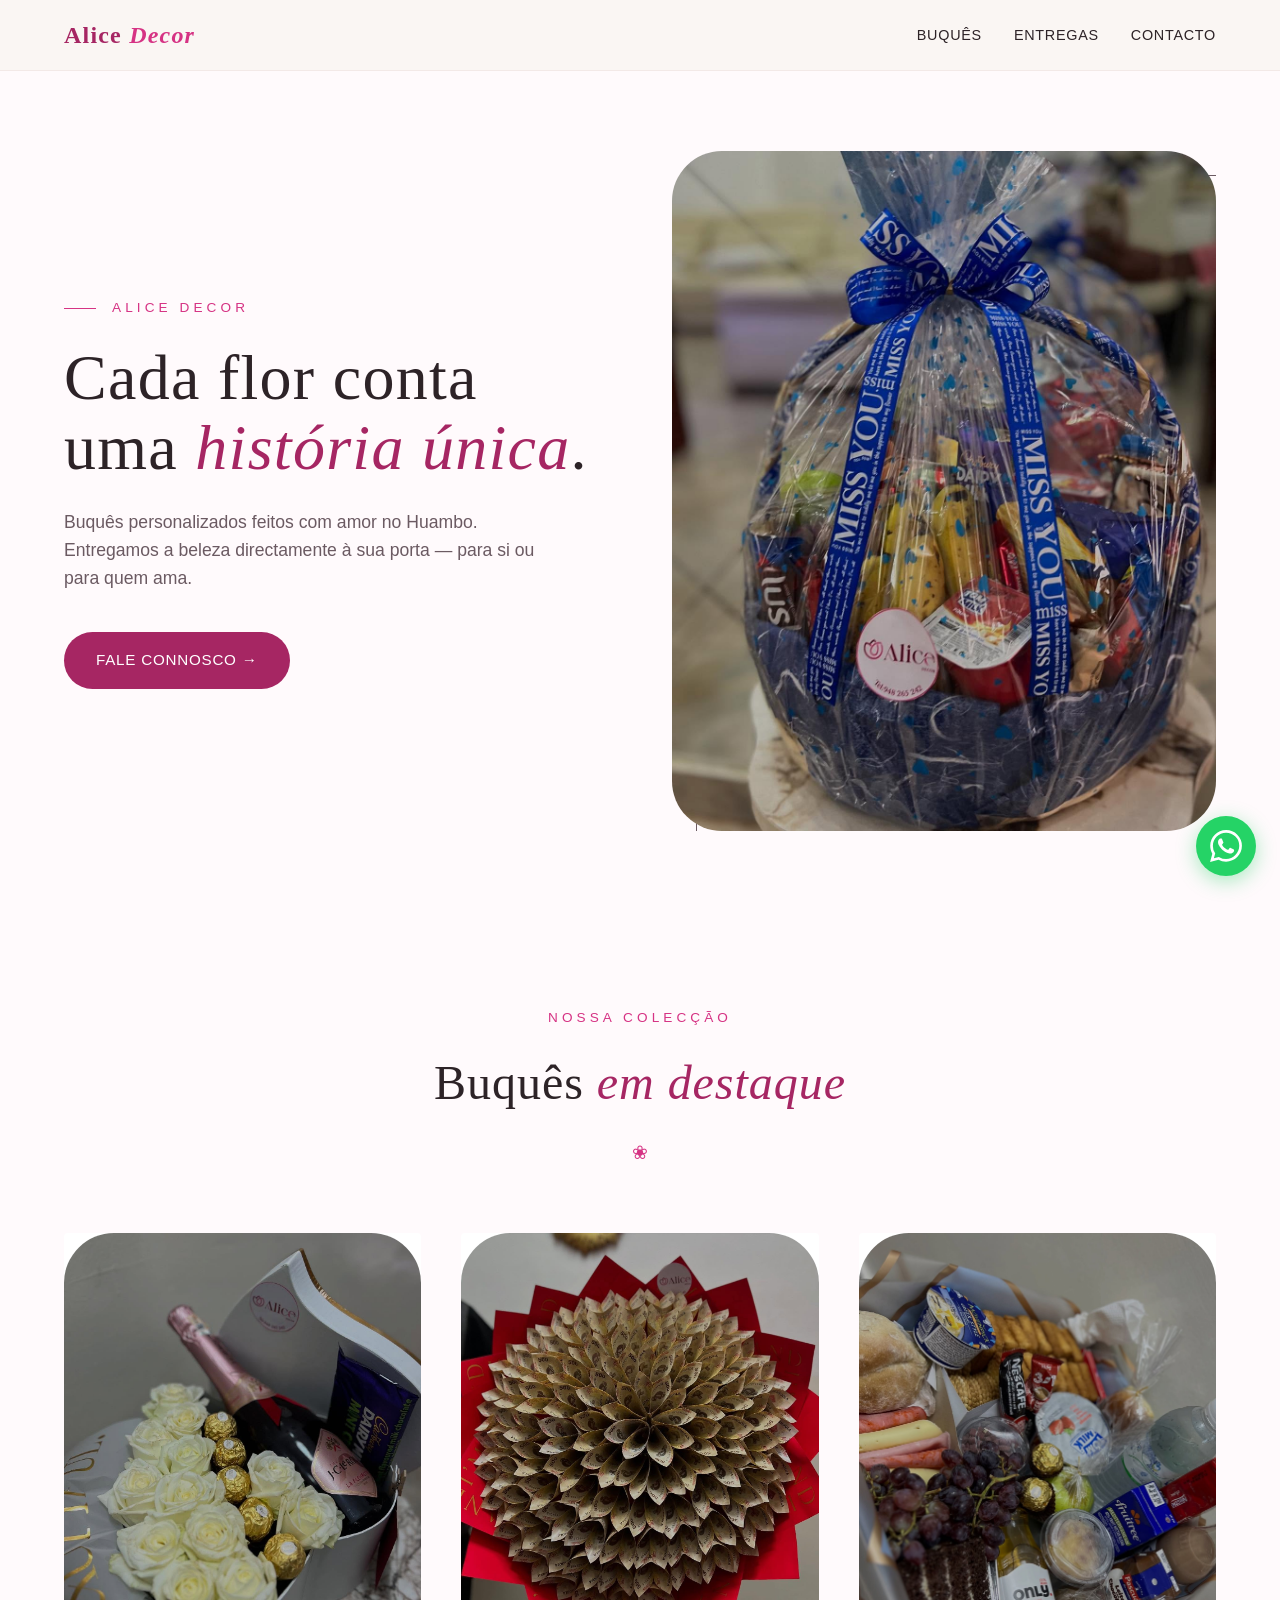
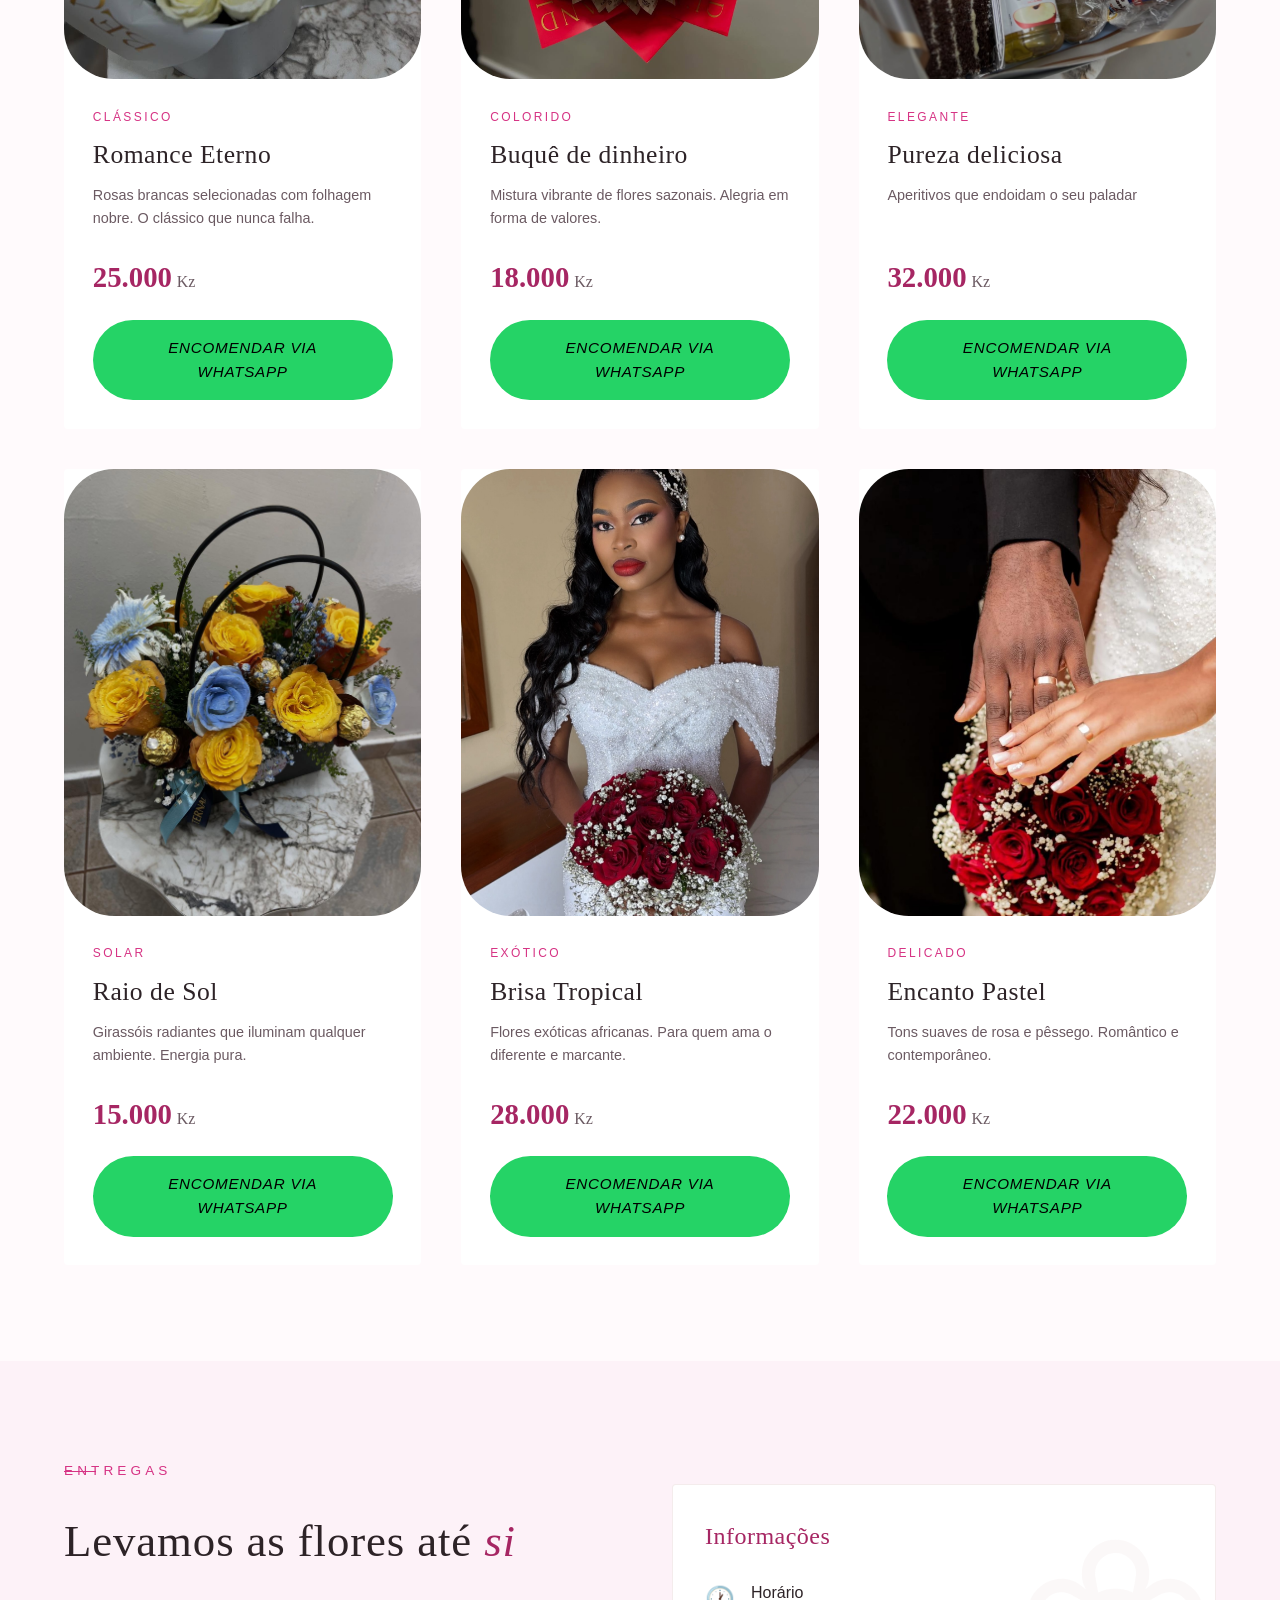
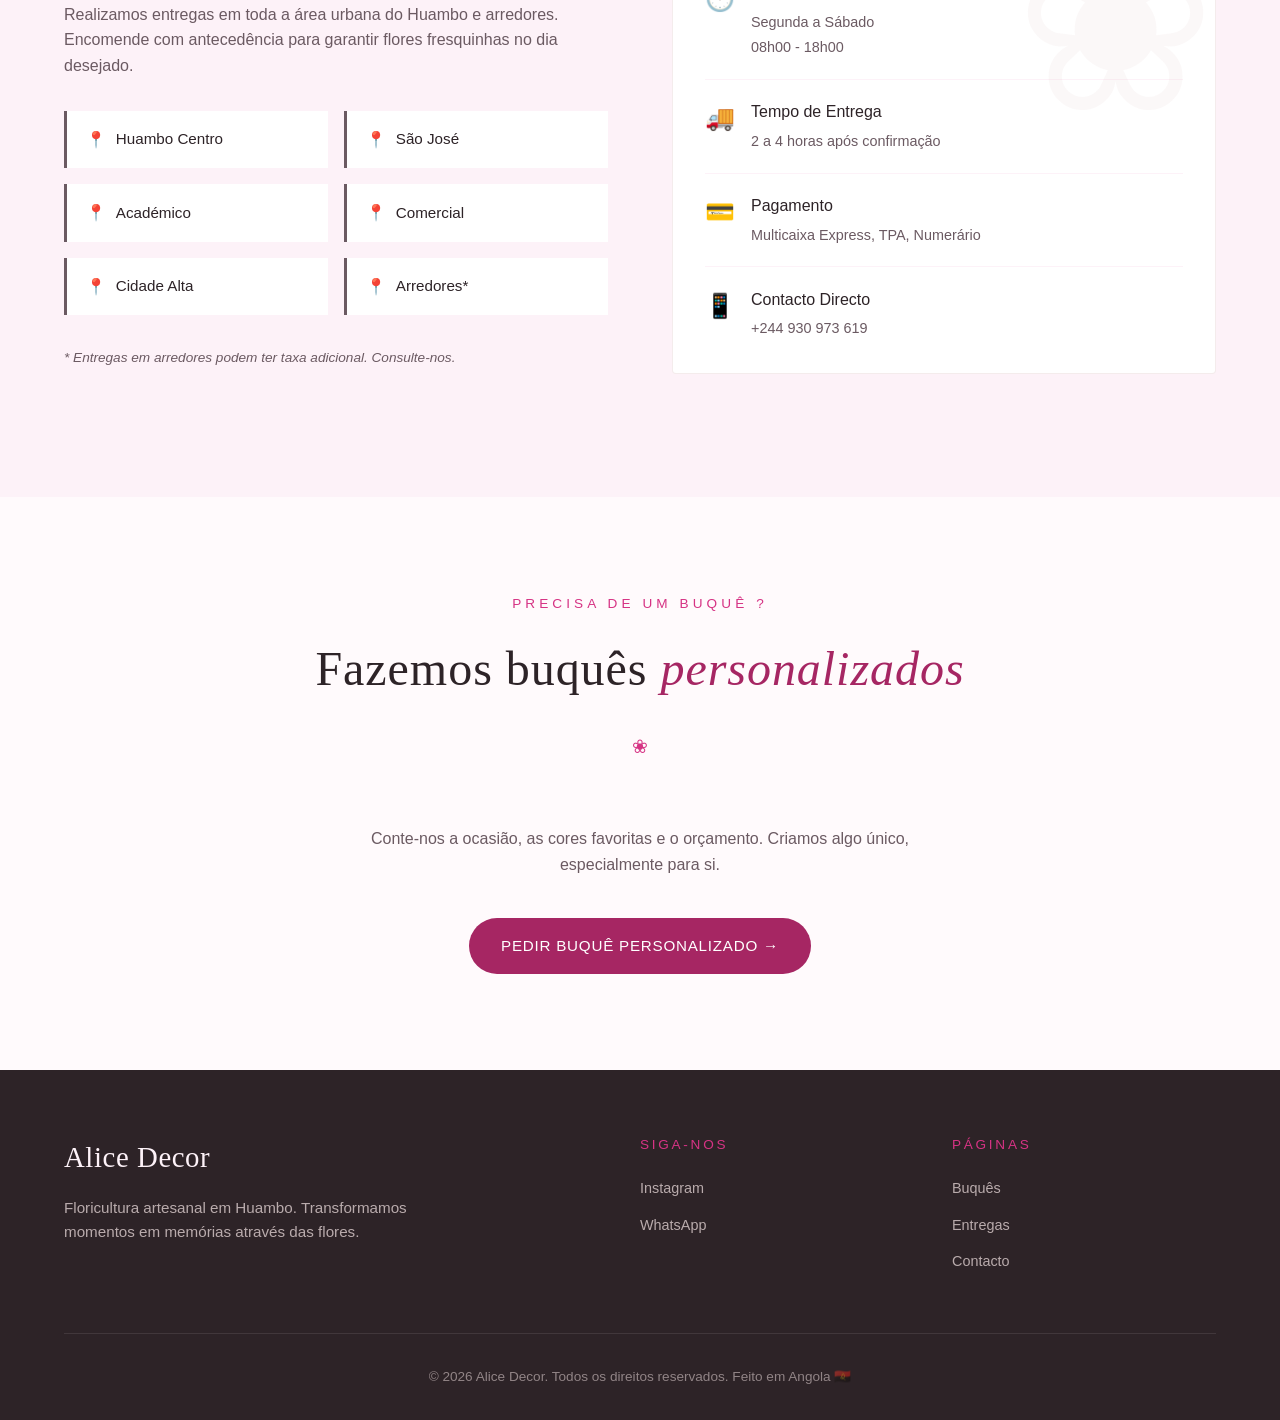
==== commit 6ad90c01: "Refactor code structure for improved readability and maintainability" ====
--- a/index.html
+++ b/index.html
@@ -19,7 +19,7 @@
     <meta property="og:description" content="Buquês artesanais com entrega em Huambo e arredores.">
     <meta property="og:type" content="website">
     
-    <title>Flores Artesanais em Huambo</title>
+    <title>Alice Decor- Huambo</title>
     
 
      <link rel="stylesheet" href="style.css">
@@ -34,7 +34,7 @@
 
     <nav class="navbar">
         <div class="nav-container">
-            <div class="logo">Buquês <span>Encantados</span></div>
+            <div class="logo">Alice <span>Decor</span></div>
             
             <!-- Menu de navegação (esconde-se em ecrãs pequenos) -->
             <ul class="nav-links">
@@ -50,10 +50,10 @@
     <!-- ============================================= -->
     <section class="hero">
         <div class="hero-content fade-in">
-            <span class="hero-tag">Floricultura Artesanal</span>
+            <span class="hero-tag">Alice Decor</span>
             <h1>Cada flor conta uma <em>história única</em>.</h1>
             <p class="hero-description">
-                Buquês personalizados feitos com amor em Huambo. Entregamos a beleza 
+                Buquês personalizados feitos com amor no Huambo. Entregamos a beleza 
                 directamente à sua porta — para si ou para quem ama.
             </p>
             <!-- BOTÃO PRINCIPAL: Já vai com mensagem pronta para o WhatsApp -->
@@ -62,14 +62,14 @@
                class="btn btn-primary" 
                target="_blank" 
                rel="noopener">
-                Falar com Consultora →
+                Fale connosco →
             </a>
         </div>
 
         <!-- IMAGEM PRINCIPAL: Substitua a URL pela foto da loja/dona -->
         <!-- Usamos parâmetros do Unsplash (?w=600&q=75) para otimizar o tamanho -->
         <div class="hero-image fade-in">
-            <img src="imagens/1.jpg" 
+            <img src="imagens/alice_decorhbo_1742407849_3591899835331720761_51028222577.jpg" 
                  alt="Florista a preparar buquê" 
                  loading="eager"
                  width="600"
@@ -97,7 +97,7 @@
                 <article class="produto-card">
                     <div class="produto-imagem">
                         <!-- loading="lazy": só carrega a imagem quando aparece no ecrã (poupa internet) -->
-                        <img src="https://images.unsplash.com/photo-1561181286-d3fee7d55364?w=400&q=70&auto=format&fit=crop" 
+                        <img src="imagens/alice_decorhbo_1742651293_3593941989763762745_51028222577.jpg" 
                              alt="Buquê Romance com rosas vermelhas" 
                              loading="lazy"
                              width="400"
@@ -107,7 +107,7 @@
                         <span class="produto-categoria">Clássico</span>
                         <h3 class="produto-nome">Romance Eterno</h3>
                         <p class="produto-descricao">
-                            Rosas vermelhas selecionadas com folhagem nobre. O clássico que nunca falha.
+                            Rosas brancas selecionadas com folhagem nobre. O clássico que nunca falha.
                         </p>
                         <div class="produto-preco">
                             25.000<span class="moeda">Kz</span>
@@ -125,7 +125,7 @@
                 <!-- CARD 2: Primavera -->
                 <article class="produto-card">
                     <div class="produto-imagem">
-                        <img src="imagens/2.jpg" 
+                        <img src="imagens/alice_decorhbo_1757964098_3722395111347819957_51028222577.jpg" 
                              alt="Buquê Primavera com flores coloridas" 
                              loading="lazy"
                              width="400"
@@ -133,9 +133,9 @@
                     </div>
                     <div class="produto-info">
                         <span class="produto-categoria">Colorido</span>
-                        <h3 class="produto-nome">Sopro de Primavera</h3>
-                        <p class="produto-descricao">
-                            Mistura vibrante de flores sazonais. Alegria em forma de buquê.
+                        <h3 class="produto-nome">Buquê de dinheiro</h3>
+                        <p class="produto-descricao">
+                            Mistura vibrante de flores sazonais. Alegria em forma de valores.
                         </p>
                         <div class="produto-preco">
                             18.000<span class="moeda">Kz</span>
@@ -152,7 +152,7 @@
                 <!-- CARD 3: Branco Puro -->
                 <article class="produto-card">
                     <div class="produto-imagem">
-                        <img src="https://images.unsplash.com/photo-1455659817273-f96807779a8a?w=400&q=70&auto=format&fit=crop" 
+                        <img src="imagens/alice_decorhbo_1773144284_3849735425011275129_51028222577.jpg" 
                              alt="Buquê de flores brancas" 
                              loading="lazy"
                              width="400"
@@ -160,10 +160,9 @@
                     </div>
                     <div class="produto-info">
                         <span class="produto-categoria">Elegante</span>
-                        <h3 class="produto-nome">Pureza Branca</h3>
-                        <p class="produto-descricao">
-                            Lírios e rosas brancas. Perfeito para casamentos e momentos solenes.
-                        </p>
+                        <h3 class="produto-nome">Pureza deliciosa</h3>
+                        <p class="produto-descricao">
+                            Aperitivos que endoidam o seu paladar </p>
                         <div class="produto-preco">
                             32.000<span class="moeda">Kz</span>
                         </div>
@@ -179,7 +178,7 @@
                 <!-- CARD 4: Girassol -->
                 <article class="produto-card">
                     <div class="produto-imagem">
-                        <img src="imagens/Un bouquet de chocolat 🍫💐.jpeg" 
+                        <img src="imagens/alice_decorhbo_1764595237_3778021137448831359_51028222577.jpg" 
                              alt="Buquê de girassóis" 
                              loading="lazy"
                              width="400"
@@ -206,7 +205,7 @@
                 <!-- CARD 5: Tropical -->
                 <article class="produto-card">
                     <div class="produto-imagem">
-                        <img src="imagens/1C.jpeg" 
+                        <img src="imagens/alice_decorhbo_1772119902_3841142426907983756_51028222577.jpg" 
                              alt="Buquê tropical exótico" 
                              loading="lazy"
                              width="400"
@@ -233,7 +232,7 @@
                 <!-- CARD 6: Suave -->
                 <article class="produto-card">
                     <div class="produto-imagem">
-                        <img src="imagens/2C.jpeg" 
+                        <img src="imagens/alice_decorhbo_1772119902_3841142438593298991_51028222577.jpg" 
                              alt="Buquê delicado em tons pastel" 
                              loading="lazy"
                              width="400"
@@ -364,7 +363,7 @@
                 
                 <!-- Coluna 1: Marca e descrição -->
                 <div class="footer-brand">
-                    <h3>Buquês Encantados</h3>
+                    <h3>Alice Decor</h3>
                     <p>
                         Floricultura artesanal em Huambo. 
                         Transformamos momentos em memórias através das flores.
@@ -395,7 +394,7 @@
 
             <!-- Direitos autorais -->
              <div class="footer-bottom">
-                <p>&copy; 2026 Buquês Encantados. Todos os direitos reservados. Feito em Angola 🇦🇴</p>
+                <p>&copy; 2026 Alice Decor. Todos os direitos reservados. Feito em Angola 🇦🇴</p>
             </div>
         </div>
     </footer>
--- a/style.css
+++ b/style.css
@@ -1,19 +1,19 @@
 /* ============================================= */
         /* VARIÁVEIS DE COR - Mude aqui para alterar TODA a página */
         /* ============================================= */
-        :root {
-            --rosa-seco:  #d4a373;           /* Rosa principal (botões e destaques) */
-            --rosa-claro: #f5e6e6;         /* Rosa muito claro (fundos suaves) */
-            --rosa-escuro: #a67878;        /* Rosa escuro (hover dos botões) */
-            --verde-suave: #a8b89c;        /* Verde sálvia (folhas) */
-            --verde-escuro: #6b7a5e;       /* Verde escuro (acentos) */
-            --branco-sujo: #faf6f3;        /* Branco quente (fundo principal) */
-            --bege: #f0e8e0;               /* Bege suave (cards) */
-            --texto: #3d3633;              /* Cor do texto principal */
-            --texto-suave: #7a6f6a;        /* Texto secundário */
-            --whatsapp: #25d366;           /* Verde oficial do WhatsApp */
-            --whatsapp-escuro: #1da851;    /* WhatsApp hover */
-        }
+:root {
+    --rosa-seco:  #D63384;           /* Magenta vibrante da logo (principal) */
+    --rosa-claro: #FDF2F8;           /* Rosa claríssimo para fundos e contraste */
+    --rosa-escuro: #A62663;          /* Magenta profundo para hover e links */
+    --verde-suave: #6B5A62;          /* Tom neutro/cinza quente para detalhes */
+    --verde-escuro: #D63384;         /* Mantido magenta para manter o brilho da marca */
+    --branco-sujo: #FFFAFC;          /* Branco com um toque mínimo de rosa */
+    --bege: #FFFFFF;                 /* Branco puro para cards */
+    --texto: #2D2327;                /* Texto principal escuro e quente */
+    --texto-suave: #6B5A62;          /* Texto secundário */
+    --whatsapp: #25d366;             /* Verde oficial do WhatsApp */
+    --whatsapp-escuro: #1da851;      /* WhatsApp hover */
+}
 
         * {
             margin: 0;
@@ -46,6 +46,7 @@
         img {
             max-width: 100%;
             display: block;
+            border-radius: 50px;
         }
 
         /* ============================================= */
@@ -209,9 +210,11 @@
         /* Botão WhatsApp (verde) */
         .btn-whatsapp {
             background-color: var(--whatsapp);
-            color: white;
+            color: rgb(0, 0, 0);
             width: 100%;
             justify-content: center;
+            text-align: center;
+            font-style: italic;
         }
 
         .btn-whatsapp:hover {
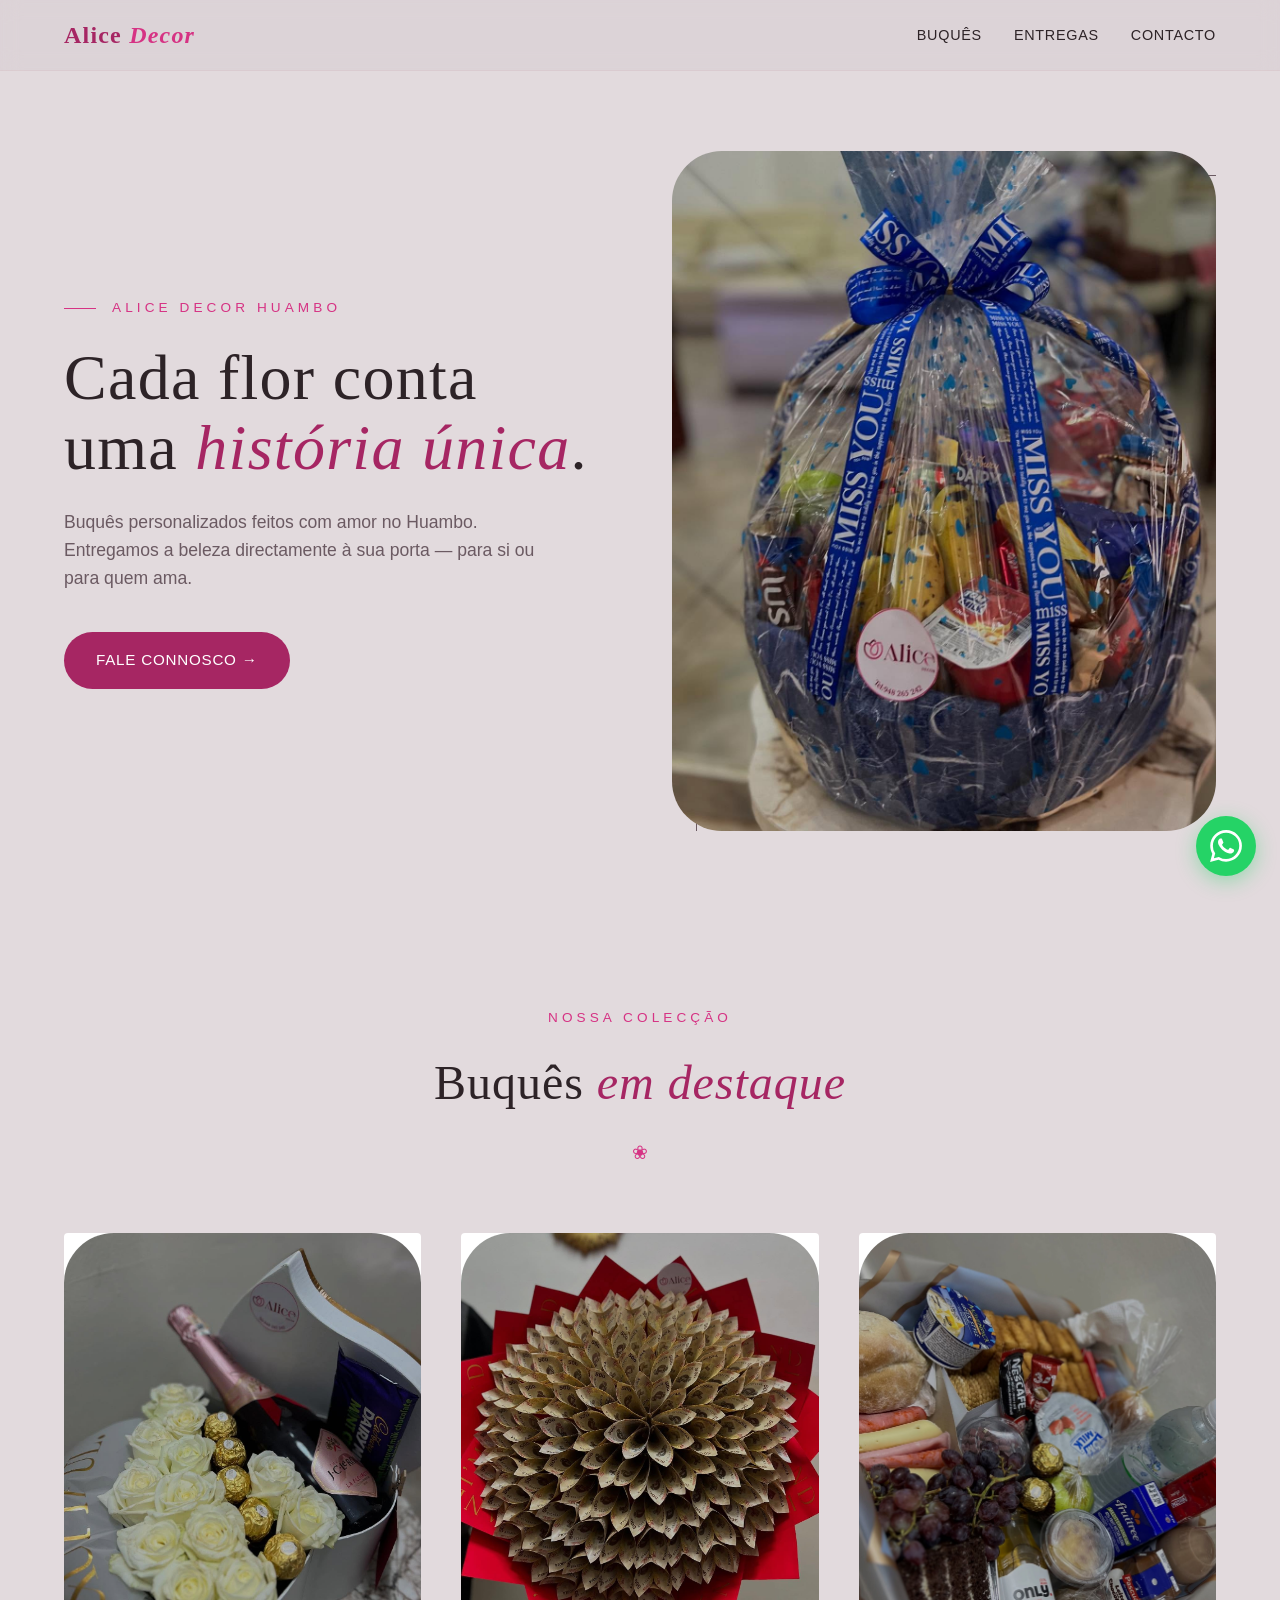
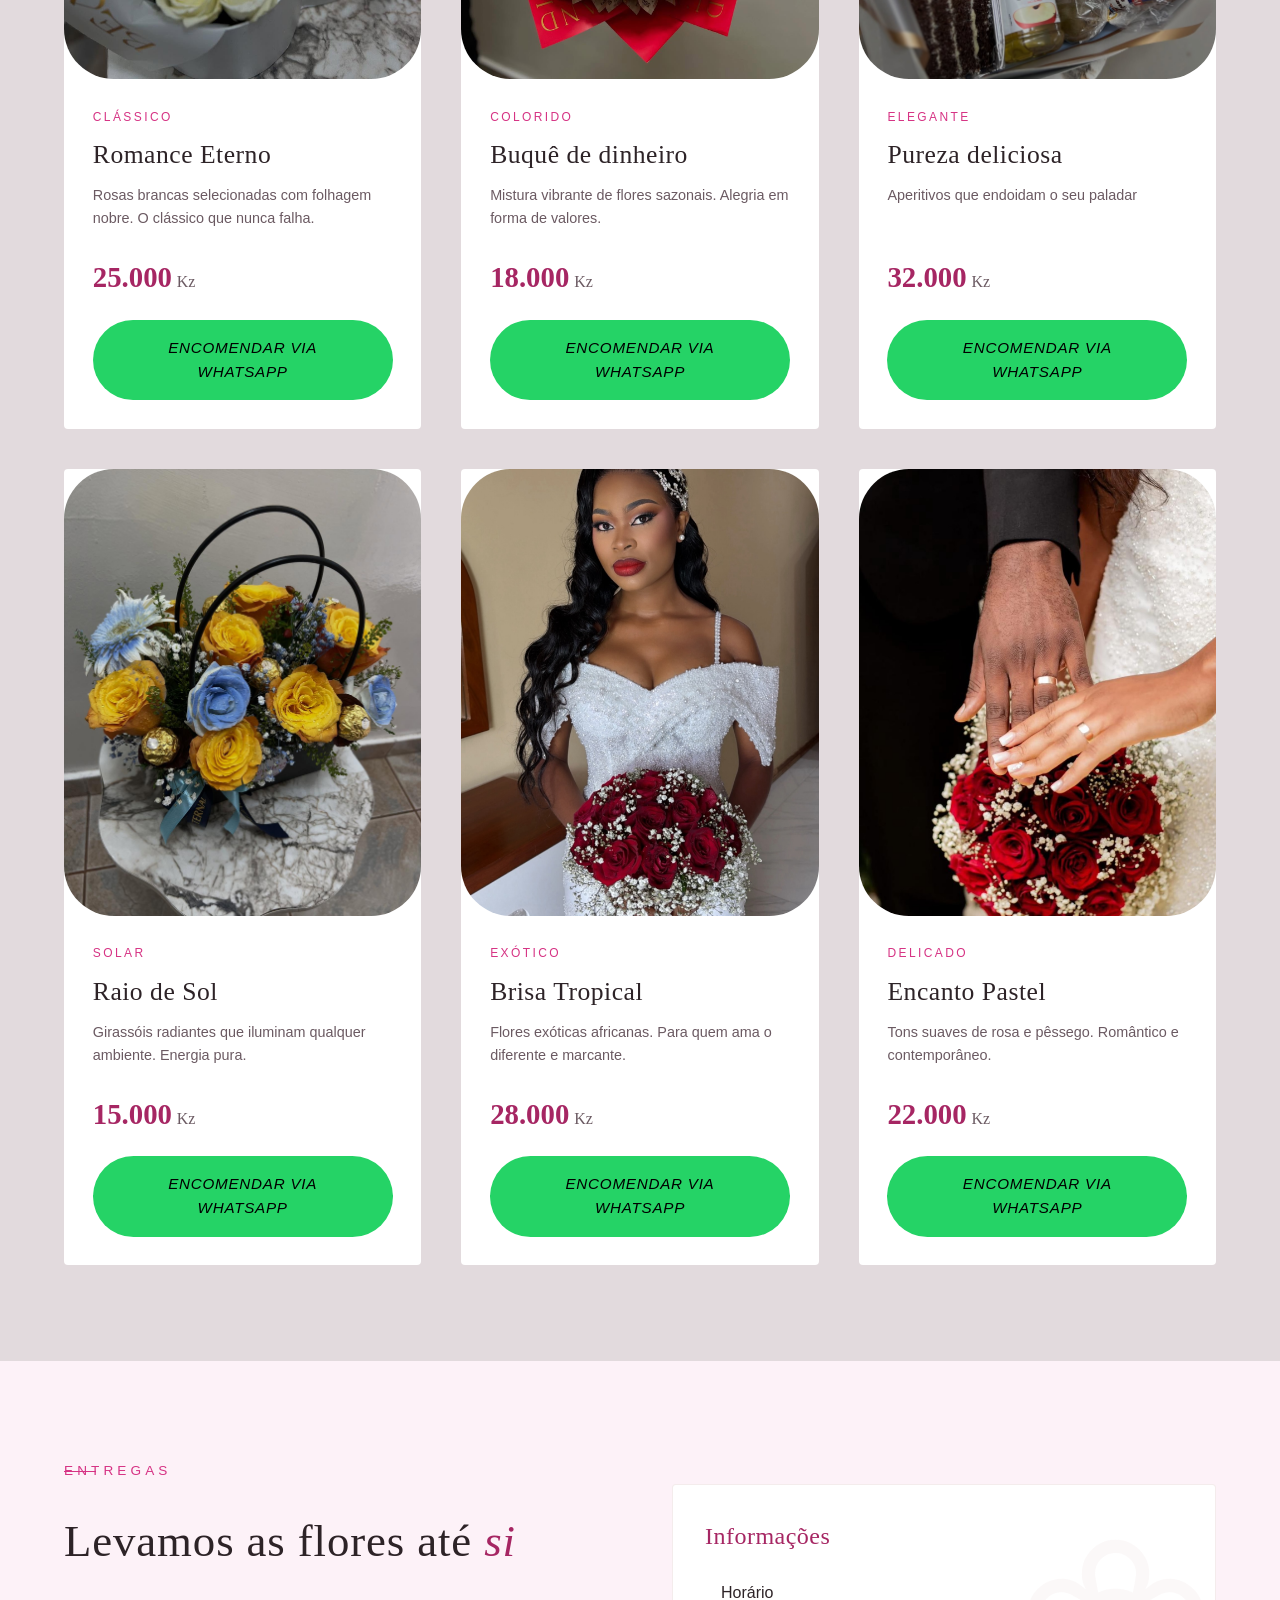
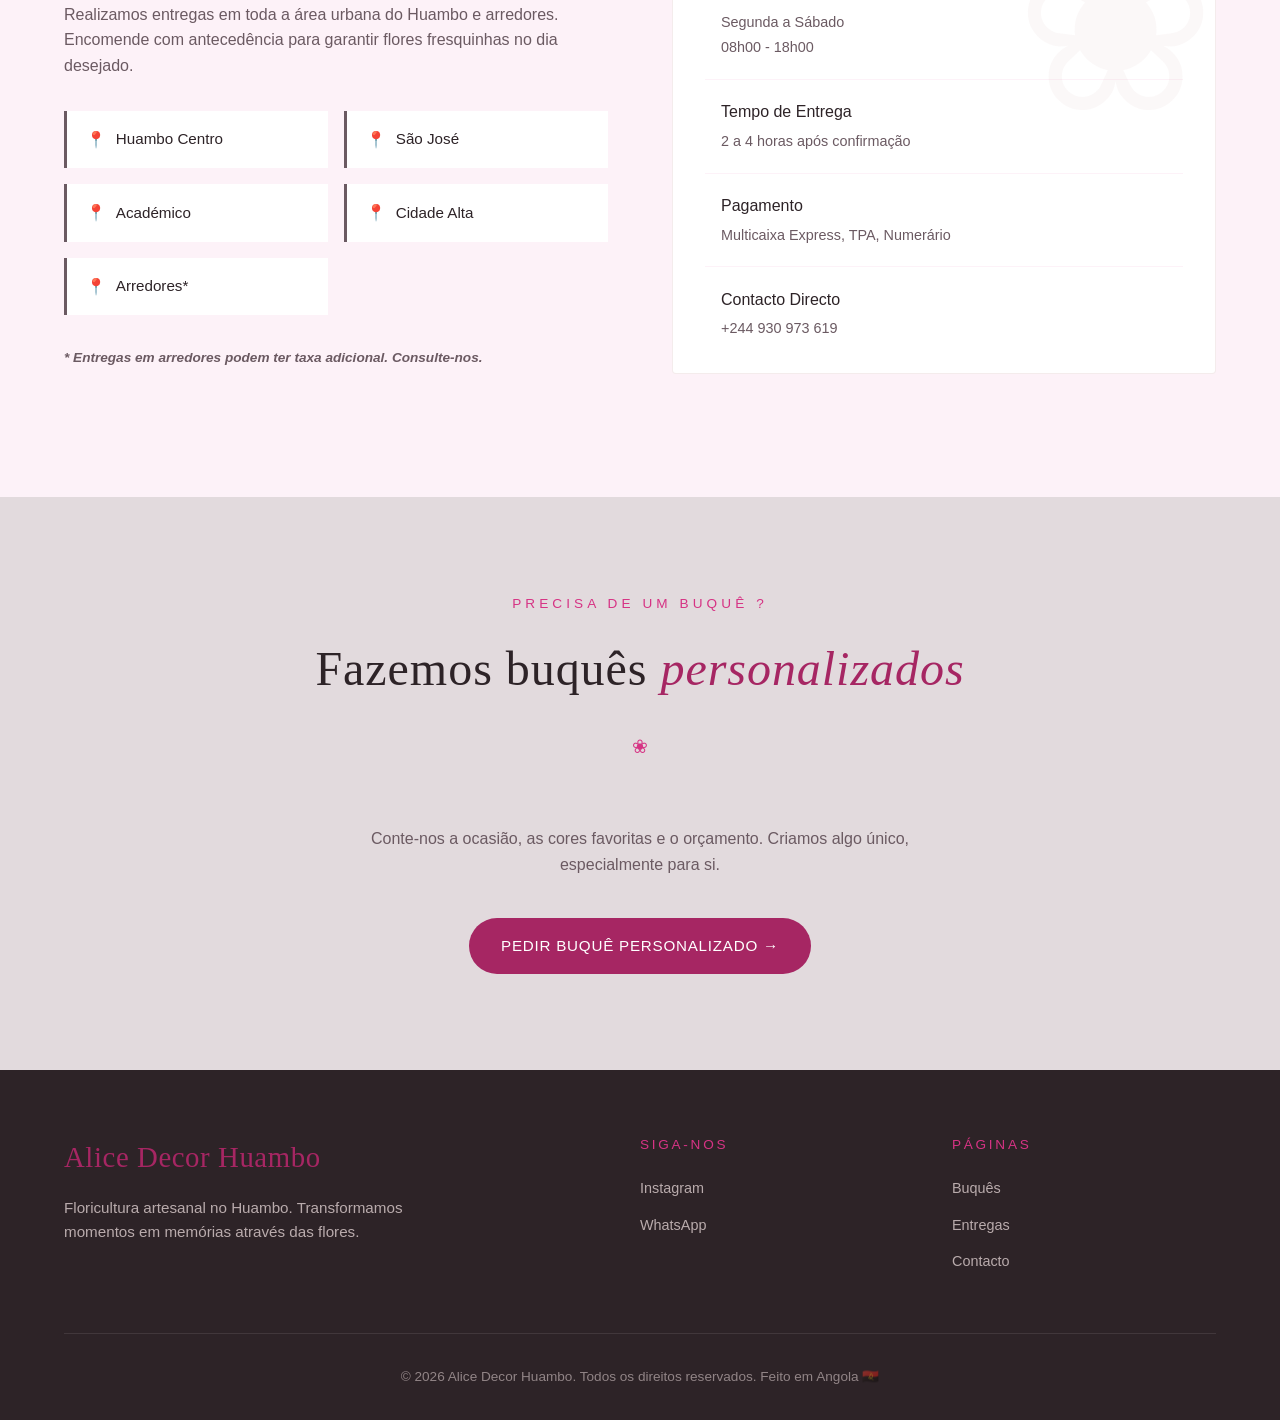
==== commit d1454f7e: "Atualiza títulos e descrições para incluir "Huambo" e ajusta estilos no CSS" ====
--- a/index.html
+++ b/index.html
@@ -19,7 +19,7 @@
     <meta property="og:description" content="Buquês artesanais com entrega em Huambo e arredores.">
     <meta property="og:type" content="website">
     
-    <title>Alice Decor- Huambo</title>
+    <title>Alice Decor Huambo- Huambo</title>
     
 
      <link rel="stylesheet" href="style.css">
@@ -50,7 +50,7 @@
     <!-- ============================================= -->
     <section class="hero">
         <div class="hero-content fade-in">
-            <span class="hero-tag">Alice Decor</span>
+            <span class="hero-tag">Alice Decor Huambo</span>
             <h1>Cada flor conta uma <em>história única</em>.</h1>
             <p class="hero-description">
                 Buquês personalizados feitos com amor no Huambo. Entregamos a beleza 
@@ -280,13 +280,12 @@
                         <li>Huambo Centro</li>
                         <li>São José</li>
                         <li>Académico</li>
-                        <li>Comercial</li>
                         <li>Cidade Alta</li>
                         <li>Arredores*</li>
                     </ul>
 
                     <p style="font-size: 0.85rem; font-style: italic;">
-                        * Entregas em arredores podem ter taxa adicional. Consulte-nos.
+                        <strong>* Entregas em arredores podem ter taxa adicional. Consulte-nos.</strong>
                     </p>
                 </div>
 
@@ -295,7 +294,7 @@
                     <h3>Informações</h3>
                     
                     <div class="info-item">
-                        <div class="info-icon">🕐</div>
+                        <div class="info-icon"></div>
                         <div class="info-text">
                             <strong>Horário</strong>
                             <span>Segunda a Sábado<br>08h00 - 18h00</span>
@@ -303,7 +302,7 @@
                     </div>
 
                     <div class="info-item">
-                        <div class="info-icon">🚚</div>
+                        <div class="info-icon"></div>
                         <div class="info-text">
                             <strong>Tempo de Entrega</strong>
                             <span>2 a 4 horas após confirmação</span>
@@ -311,7 +310,7 @@
                     </div>
 
                     <div class="info-item">
-                        <div class="info-icon">💳</div>
+                        <div class="info-icon"></div>
                         <div class="info-text">
                             <strong>Pagamento</strong>
                             <span>Multicaixa Express, TPA, Numerário</span>
@@ -319,7 +318,7 @@
                     </div>
 
                     <div class="info-item">
-                        <div class="info-icon">📱</div>
+                        <div class="info-icon"></div>
                         <div class="info-text">
                             <strong>Contacto Directo</strong>
                             <!-- IMPORTANTE: Atualize o número do WhatsApp aqui -->
@@ -363,9 +362,9 @@
                 
                 <!-- Coluna 1: Marca e descrição -->
                 <div class="footer-brand">
-                    <h3>Alice Decor</h3>
+                    <h3>Alice Decor Huambo</h3>
                     <p>
-                        Floricultura artesanal em Huambo. 
+                        Floricultura artesanal no Huambo. 
                         Transformamos momentos em memórias através das flores.
                     </p>
                 </div>
@@ -394,7 +393,7 @@
 
             <!-- Direitos autorais -->
              <div class="footer-bottom">
-                <p>&copy; 2026 Alice Decor. Todos os direitos reservados. Feito em Angola 🇦🇴</p>
+                <p>&copy; 2026 Alice Decor Huambo. Todos os direitos reservados. Feito em Angola 🇦🇴</p>
             </div>
         </div>
     </footer>
--- a/style.css
+++ b/style.css
@@ -3,17 +3,18 @@
         /* ============================================= */
 :root {
     --rosa-seco:  #D63384;           /* Magenta vibrante da logo (principal) */
-    --rosa-claro: #FDF2F8;           /* Rosa claríssimo para fundos e contraste */
+    --branco: #FDF2F8;           /* Rosa claríssimo para fundos e contraste */
     --rosa-escuro: #A62663;          /* Magenta profundo para hover e links */
-    --verde-suave: #6B5A62;          /* Tom neutro/cinza quente para detalhes */
-    --verde-escuro: #D63384;         /* Mantido magenta para manter o brilho da marca */
-    --branco-sujo: #FFFAFC;          /* Branco com um toque mínimo de rosa */
+    --cinza-leve: #6B5A62;          /* Tom neutro/cinza quente para detalhes */
+    --rosa-brilhante: #D63384;         /* Mantido magenta para manter o brilho da marca */
+    --branco-sujo: #e2dadd;          /* Branco com um toque mínimo de rosa */
     --bege: #FFFFFF;                 /* Branco puro para cards */
     --texto: #2D2327;                /* Texto principal escuro e quente */
     --texto-suave: #6B5A62;          /* Texto secundário */
     --whatsapp: #25d366;             /* Verde oficial do WhatsApp */
     --whatsapp-escuro: #1da851;      /* WhatsApp hover */
-}
+    --barra: #9c7e8d11;
+}   
 
         * {
             margin: 0;
@@ -24,8 +25,21 @@
         /* Rolagem suave ao clicar nos links do menu */
         html {
             scroll-behavior: smooth;
-        }
-
+            
+        }
+        /* Esconder a barra de rolagem em todos os navegadores */
+        html {
+            /* Para Firefox */
+            scrollbar-width: none;
+            
+            /* Para Internet Explorer e Edge antigo */
+            -ms-overflow-style: none;
+        }
+
+        /* Para Chrome, Safari e novas versões do Edge */
+        html::-webkit-scrollbar {
+            display: none;
+}
        
         body {
             font-family: 'Jost', sans-serif;
@@ -34,6 +48,7 @@
             background-color: var(--branco-sujo);
             line-height: 1.6;
             overflow-x: hidden; /* Evita scroll horizontal indesejado */
+            
         }
 
         /* Títulos usam a fonte serifada elegante */
@@ -64,7 +79,7 @@
         .navbar {
             position: sticky;
             top: 0;
-            background-color: rgba(250, 246, 243, 0.95);
+            background-color: var(--barra);
             backdrop-filter: blur(10px);
             -webkit-backdrop-filter: blur(10px); /* Safari */
             z-index: 100;
@@ -90,7 +105,7 @@
         }
 
         .logo span {
-            color: var(--verde-escuro);
+            color: var(--rosa-brilhante);
             font-style: italic;
         }
 
@@ -138,7 +153,7 @@
             font-size: 0.85rem;
             letter-spacing: 0.3em;
             text-transform: uppercase;
-            color: var(--verde-escuro);
+            color: var(--rosa-brilhante);
             margin-bottom: 1.5rem;
             padding-left: 3rem;
             position: relative;
@@ -152,7 +167,7 @@
             top: 50%;
             width: 2rem;
             height: 1px;
-            background-color: var(--verde-escuro);
+            background-color: var(--rosa-brilhante);
         }
 
         .hero h1 {
@@ -246,7 +261,7 @@
             left: 1.5rem;
             right: -1.5rem;
             bottom: -1.5rem;
-            border: 1px solid var(--verde-suave);
+            border: 1px solid var(--cinza-leve);
             z-index: -1;
         }
 
@@ -262,7 +277,7 @@
             font-size: 0.85rem;
             letter-spacing: 0.3em;
             text-transform: uppercase;
-            color: var(--verde-escuro);
+            color: var(--rosa-brilhante);
             display: block;
             margin-bottom: 1rem;
         }
@@ -344,7 +359,7 @@
             font-size: 0.75rem;
             letter-spacing: 0.2em;
             text-transform: uppercase;
-            color: var(--verde-escuro);
+            color: var(--rosa-brilhante);
             margin-bottom: 0.5rem;
         }
 
@@ -383,7 +398,7 @@
         /* ============================================= */
         .entrega {
             padding: 6rem 0;
-            background-color: var(--rosa-claro);
+            background-color: var(--branco);
             position: relative;
             overflow: hidden;
         }
@@ -433,7 +448,7 @@
         .zonas-lista li {
             padding: 1rem 1.2rem;
             background-color: white;
-            border-left: 3px solid var(--verde-suave);
+            border-left: 3px solid var(--cinza-leve);
             font-size: 0.95rem;
             display: flex;
             align-items: center;
@@ -450,12 +465,13 @@
             padding: 2rem;
             border-radius: 4px;
             border: 1px solid rgba(201, 160, 160, 0.2);
-        }
+            }
 
         .info-box h3 {
             font-size: 1.5rem;
             margin-bottom: 1.5rem;
-            color: var(--rosa-escuro);
+            color: var(--rosa-escuro)
+        
         }
 
         .info-item {
@@ -463,7 +479,8 @@
             gap: 1rem;
             margin-bottom: 1.2rem;
             padding-bottom: 1.2rem;
-            border-bottom: 1px solid var(--rosa-claro);
+            border-bottom: 1px solid var(--branco);
+            
         }
 
         .info-item:last-child {
@@ -534,7 +551,7 @@
 
         .footer-brand h3 {
             font-size: 1.8rem;
-            color: var(--rosa-claro);
+            color: var(--rosa-escuro);
             margin-bottom: 1rem;
         }
 
@@ -570,7 +587,7 @@
         }
 
         .footer-col a:hover {
-            color: var(--rosa-claro);
+            color: var(--branco);
         }
 
         .footer-bottom {
